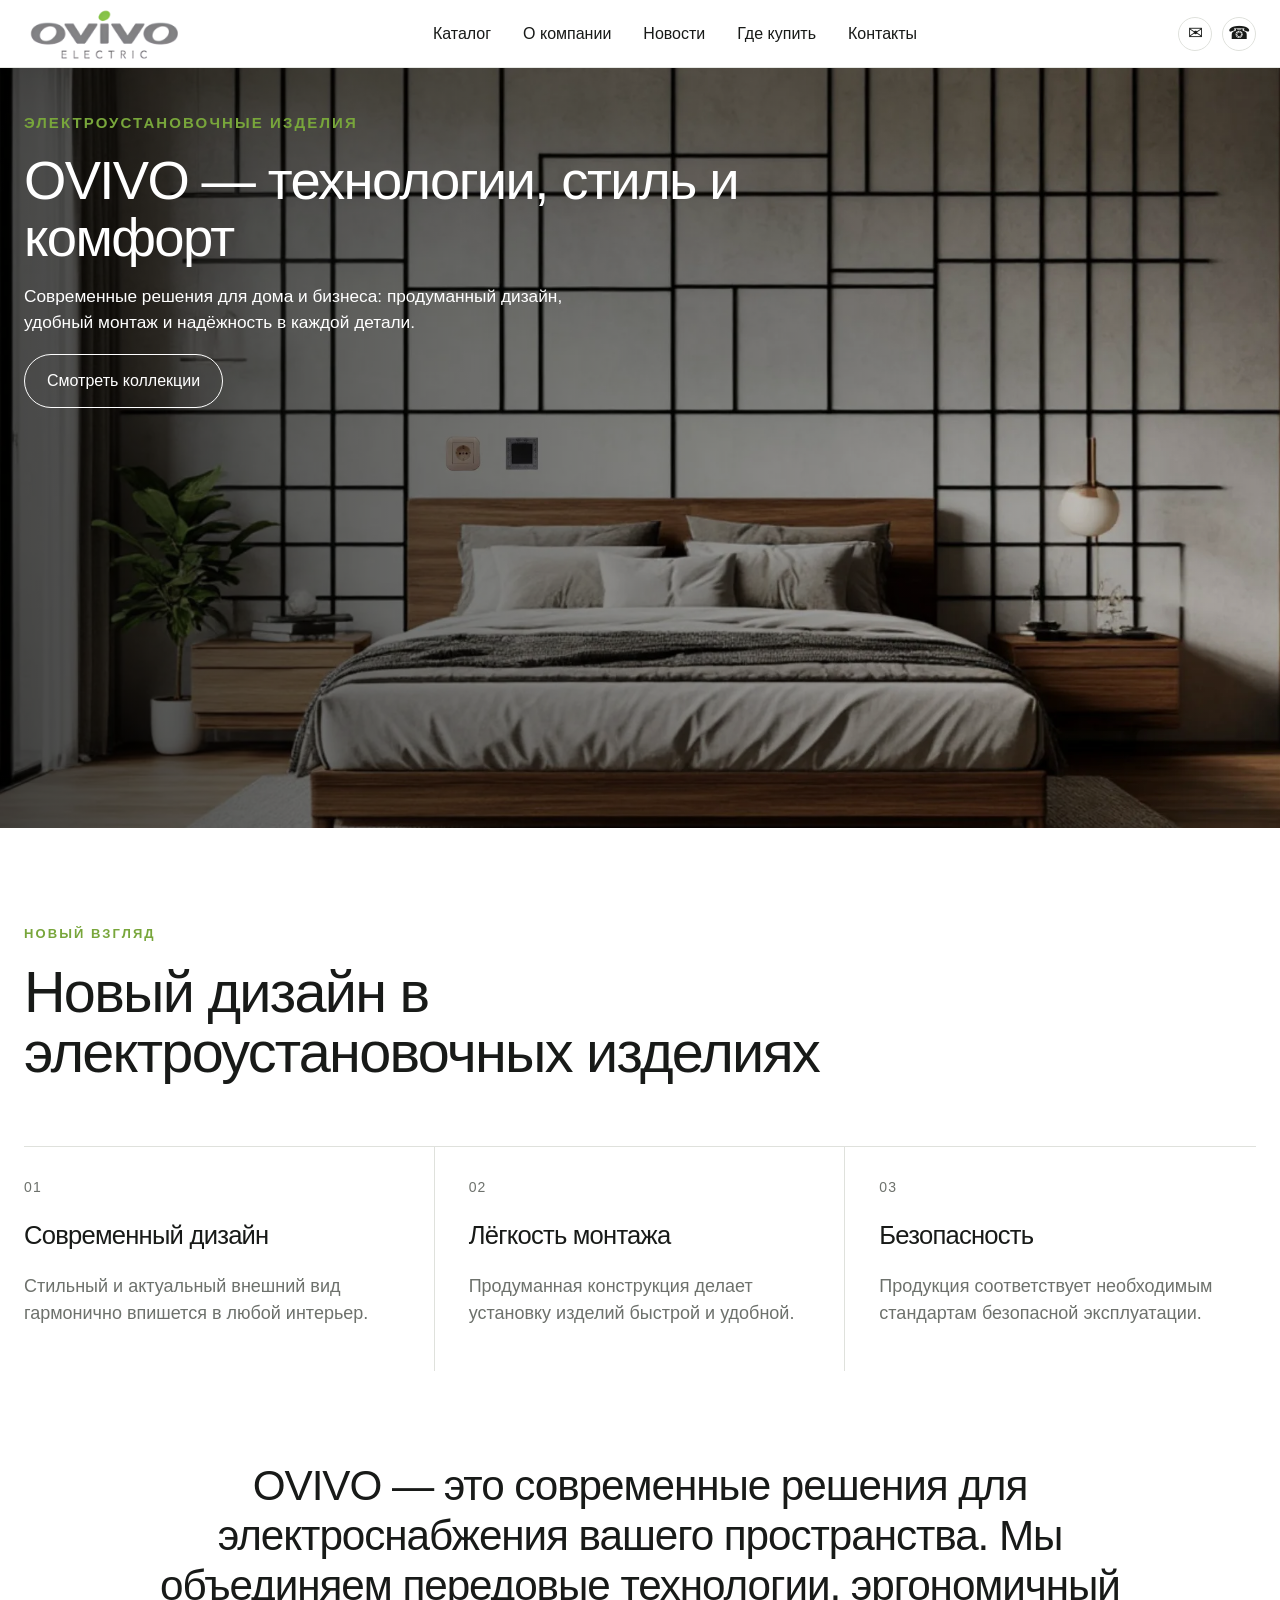
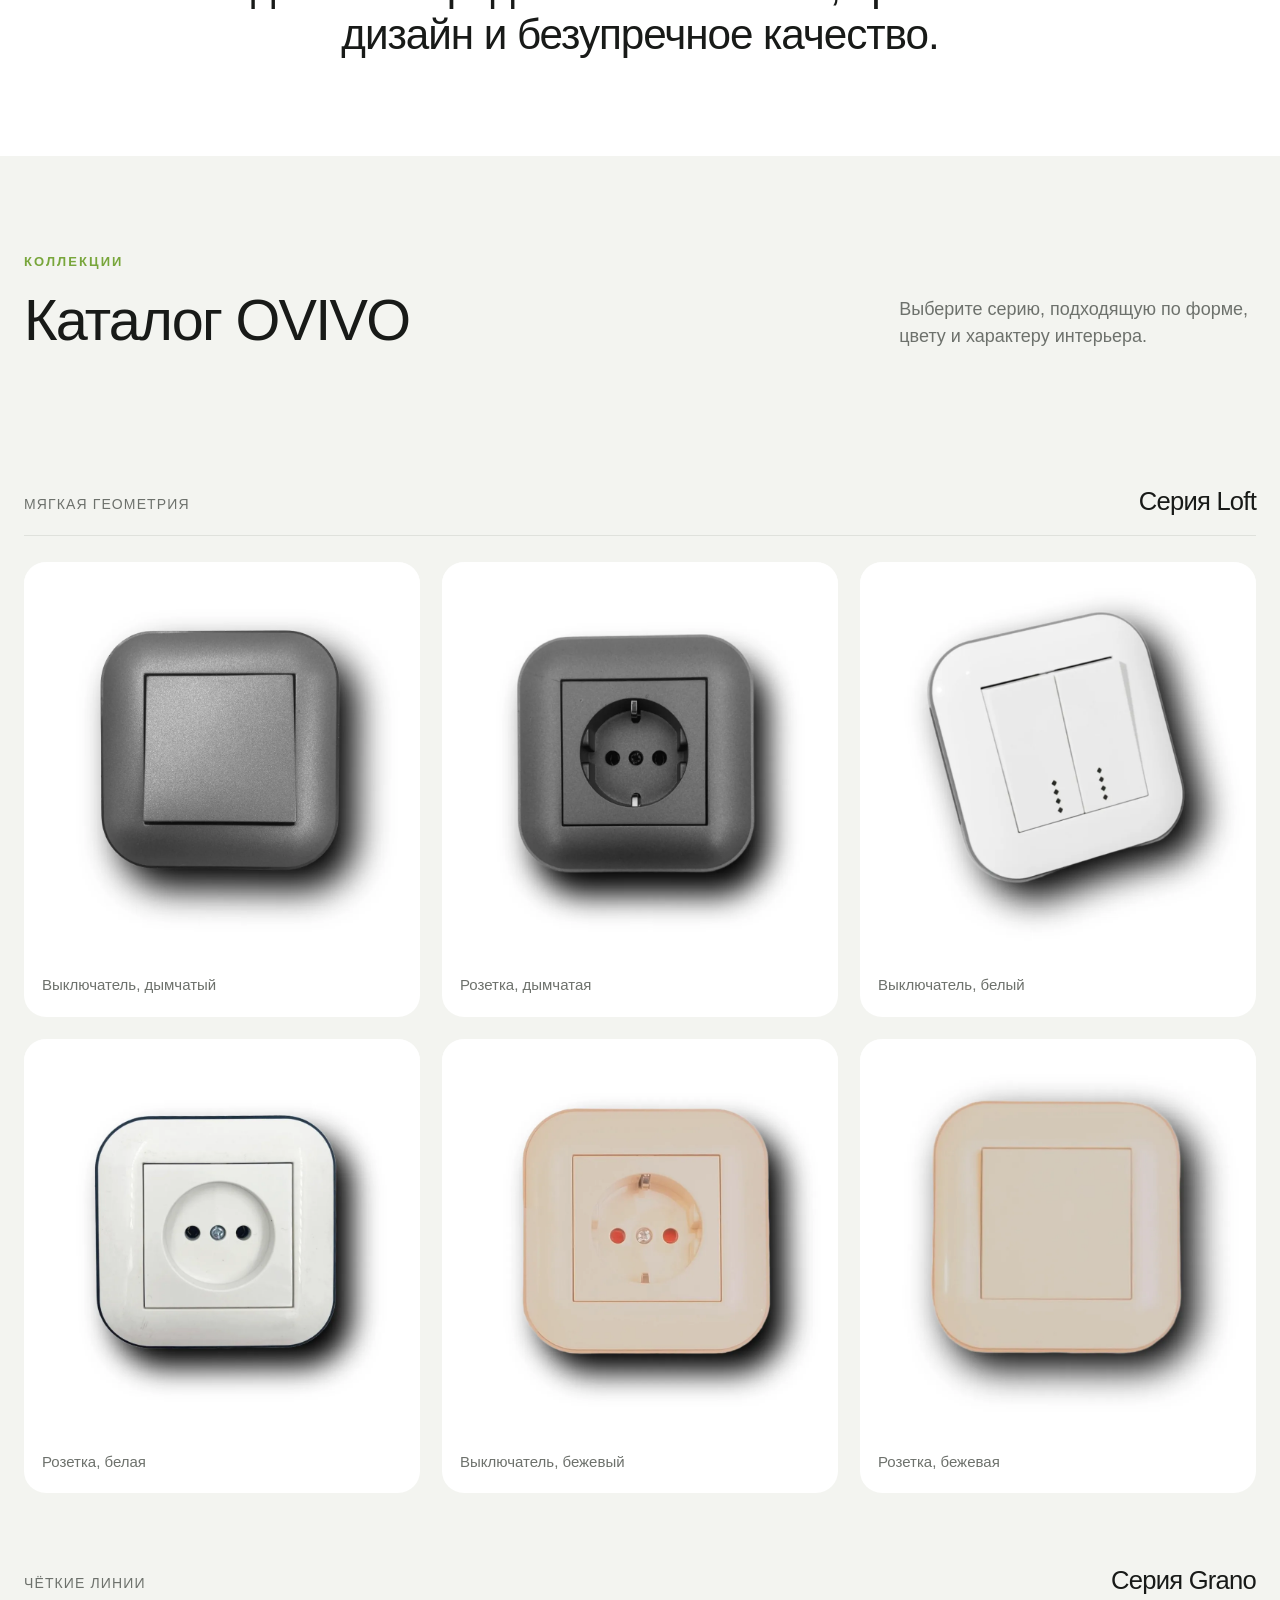
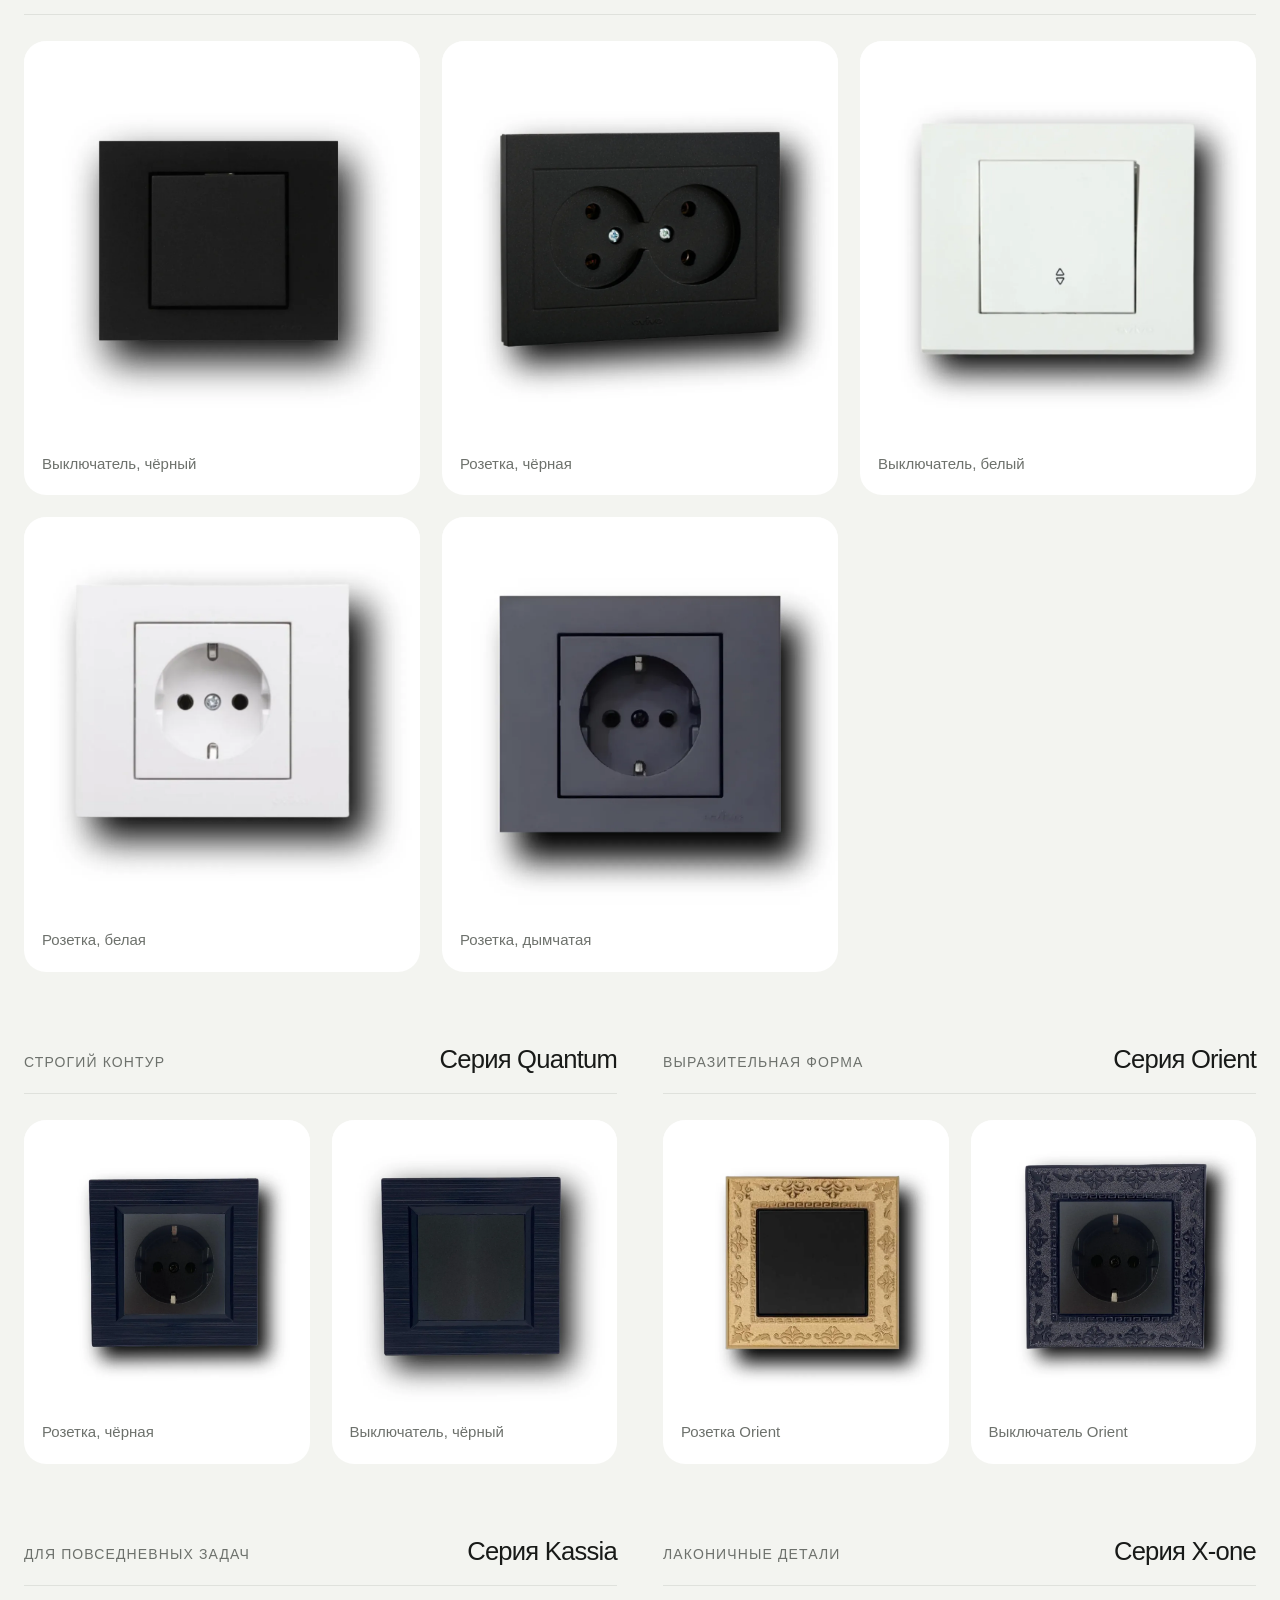
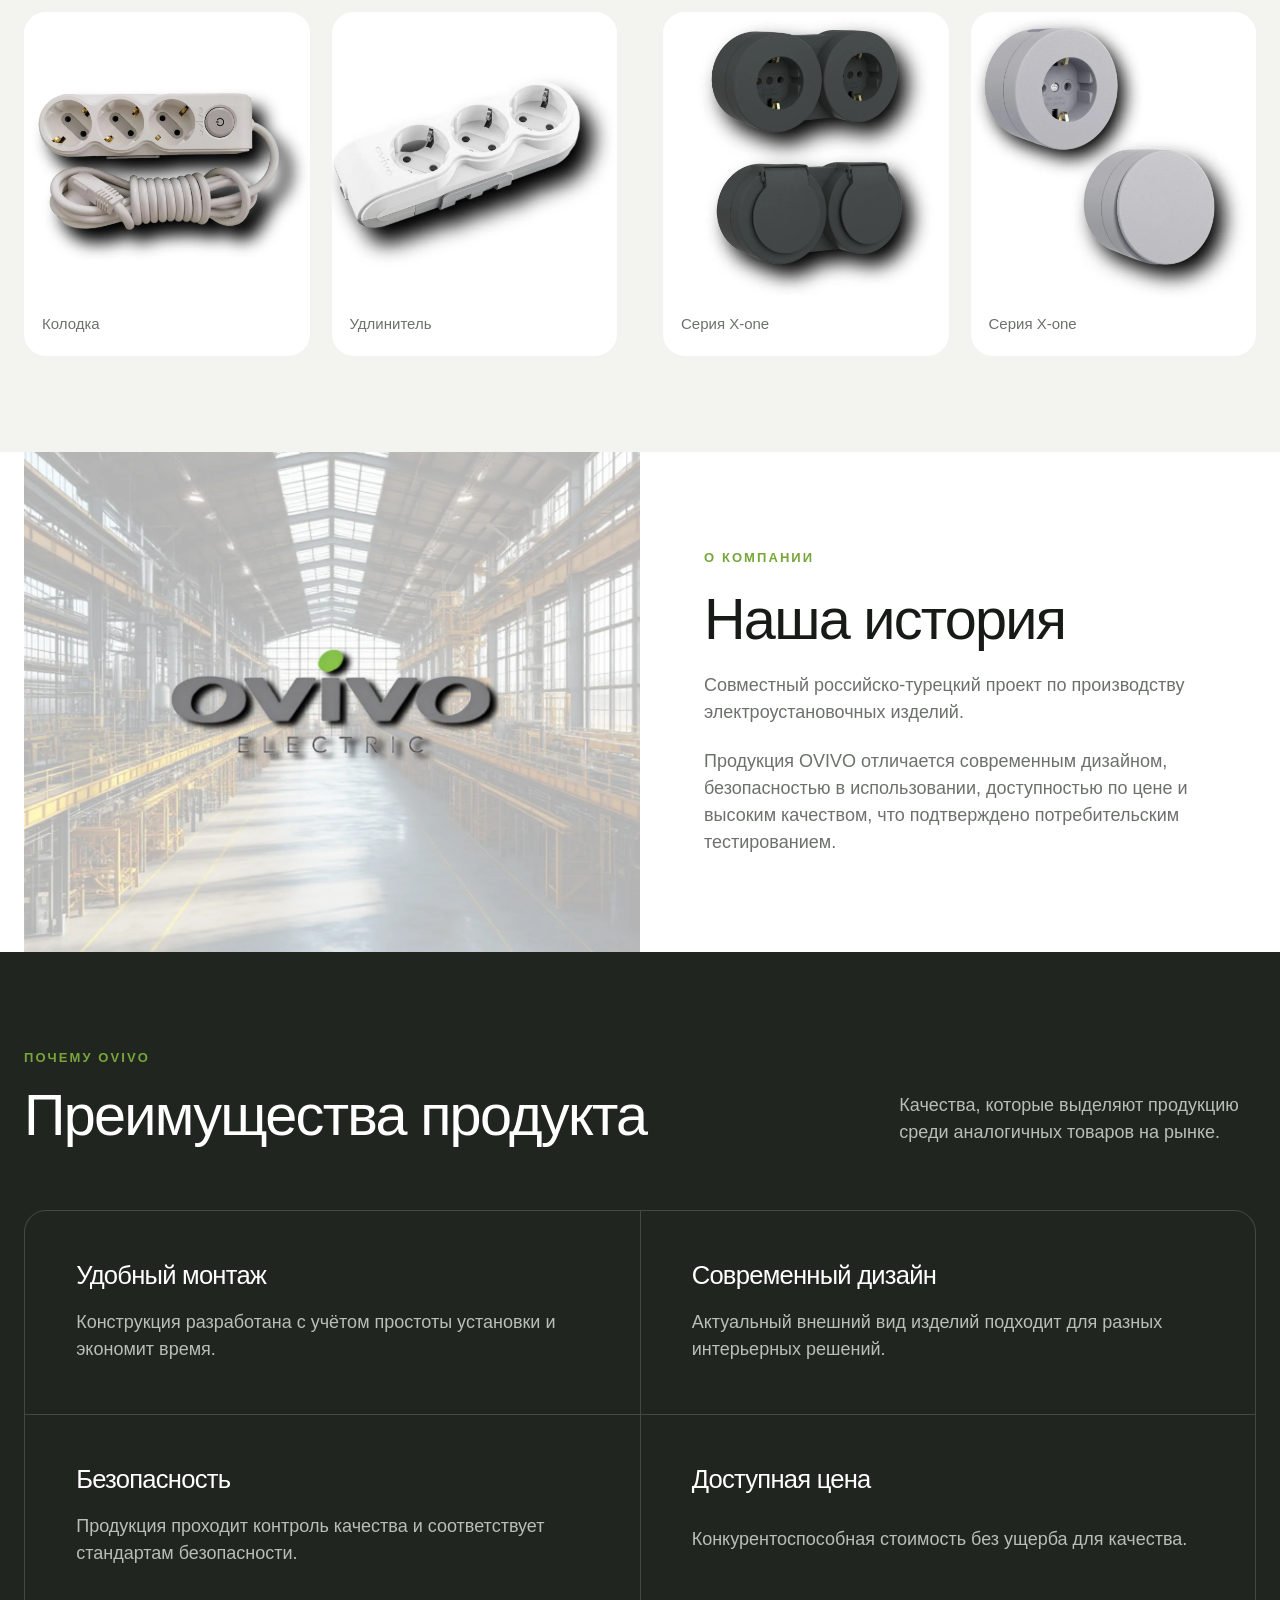
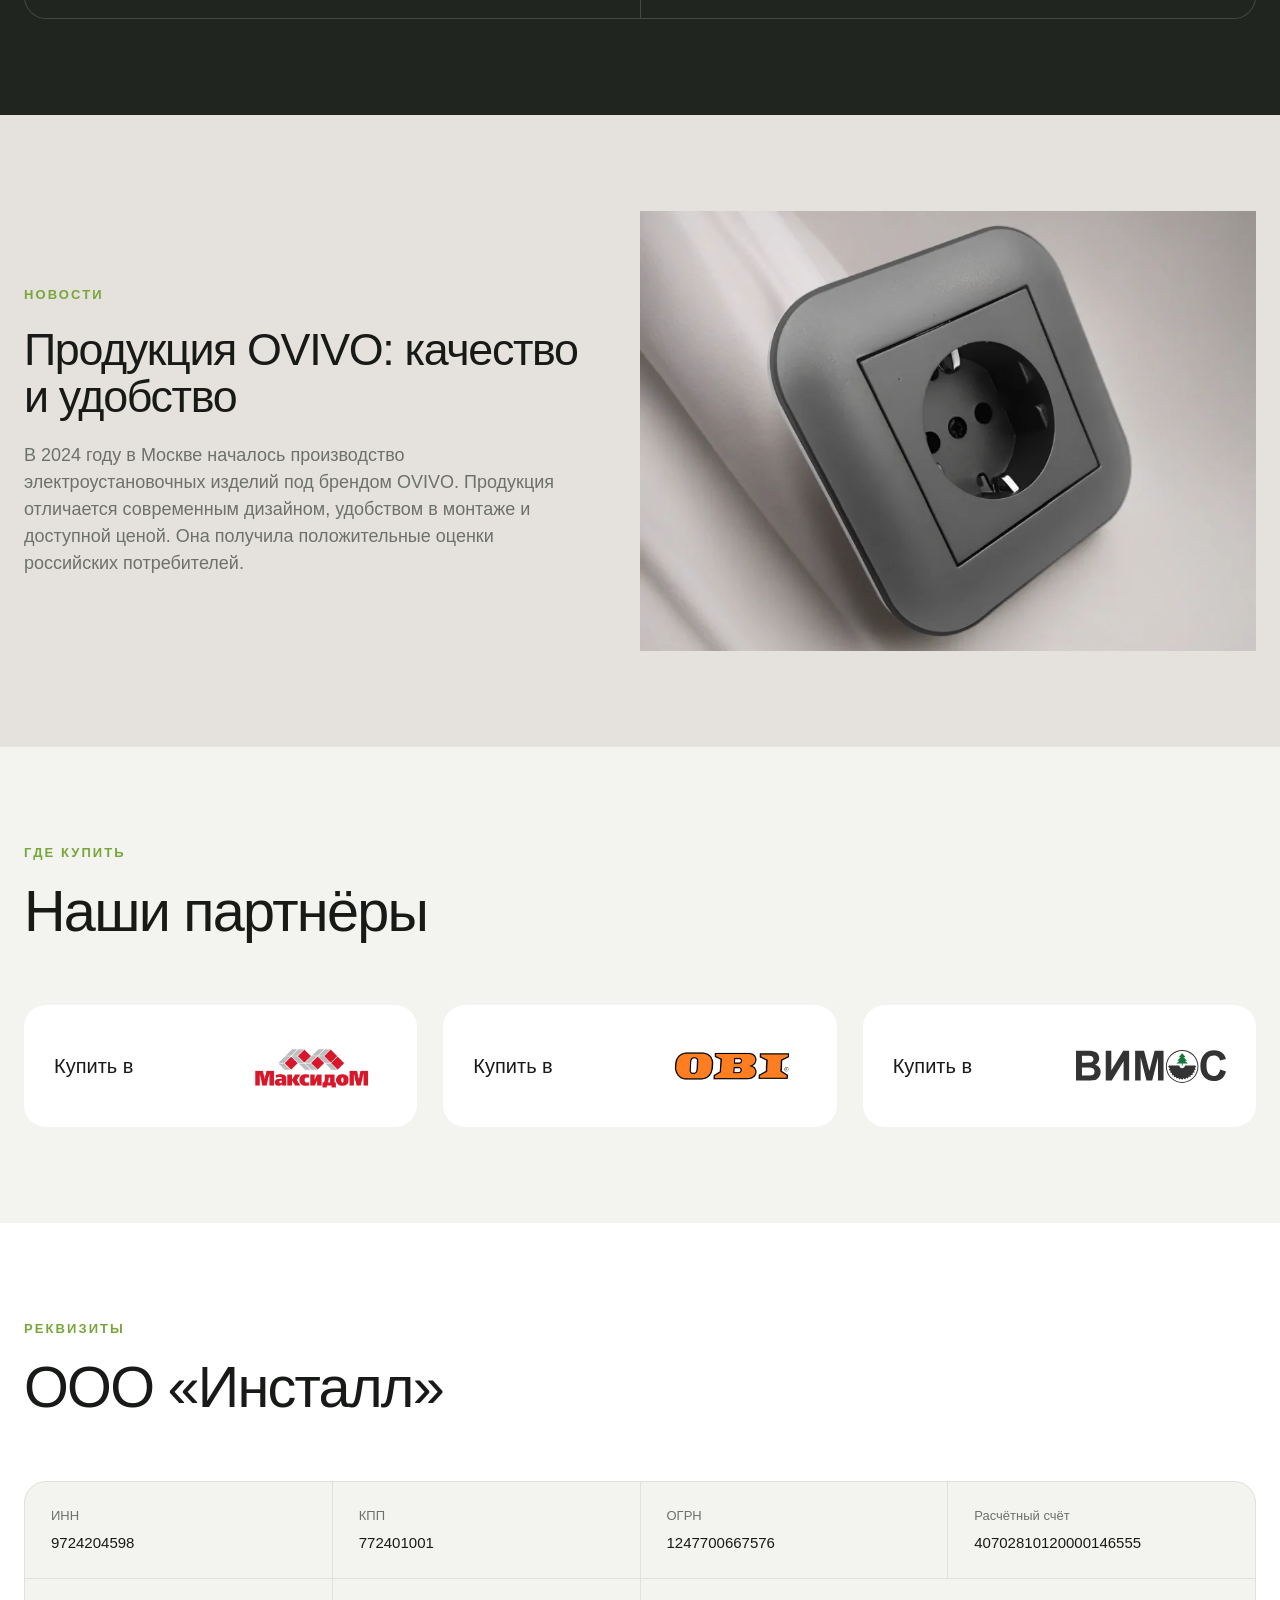
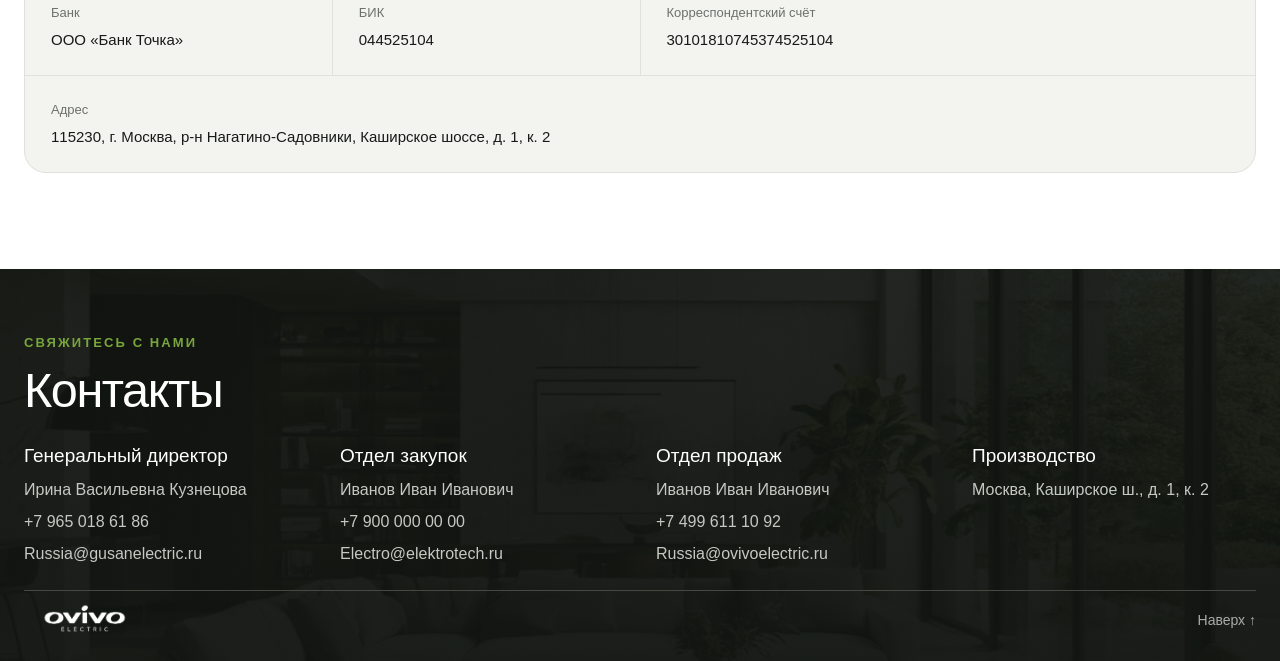
==== index.html @ 6b866eab "Обновлён дизайн кнопок партнёров" ====
<!doctype html>
<html lang="ru">
  <head>
    <meta charset="utf-8" />
    <meta name="viewport" content="width=device-width, initial-scale=1" />
    <meta
      name="description"
      content="Электроустановочные изделия OVIVO российского производства: розетки, выключатели, удлинители и современные коллекции для дома и бизнеса."
    />
    <meta name="robots" content="index, follow, max-image-preview:large" />
    <meta property="og:type" content="website" />
    <meta property="og:locale" content="ru_RU" />
    <meta property="og:site_name" content="OVIVO Electric" />
    <meta
      property="og:title"
      content="Электроустановочные изделия OVIVO — производство в Москве"
    />
    <meta
      property="og:description"
      content="Розетки, выключатели, удлинители и современные коллекции OVIVO для дома и бизнеса."
    />
    <meta name="twitter:card" content="summary_large_image" />
    <title>Электроустановочные изделия OVIVO — производство в Москве</title>
    <link rel="icon" href="./assets/images/favicon.svg" type="image/svg+xml" />
    <link
      rel="preload"
      href="./assets/images/hero-background.webp"
      as="image"
      type="image/webp"
      fetchpriority="high"
    />
    <link rel="stylesheet" href="./style.css?v=3" />
    <script src="script.js" defer></script>
    <script type="application/ld+json">
      {
        "@context": "https://schema.org",
        "@type": "Organization",
        "name": "OVIVO Electric",
        "legalName": "Общество с ограниченной ответственностью «Инсталл»",
        "description": "Производство электроустановочных изделий OVIVO",
        "taxID": "9724204598",
        "identifier": [
          {
            "@type": "PropertyValue",
            "propertyID": "КПП",
            "value": "772401001"
          },
          {
            "@type": "PropertyValue",
            "propertyID": "ОГРН",
            "value": "1247700667576"
          }
        ],
        "telephone": "+7-499-611-10-92",
        "email": "Russia@ovivoelectric.ru",
        "address": {
          "@type": "PostalAddress",
          "postalCode": "115230",
          "addressLocality": "Москва",
          "streetAddress": "р-н Нагатино-Садовники, Каширское шоссе, д. 1, к. 2",
          "addressCountry": "RU"
        }
      }
    </script>
  </head>
  <body>
    <header class="site-header">
      <a class="logo" href="#top" aria-label="OVIVO — на главную">
        <img
          src="./assets/images/ovivo-logo.png"
          width="1080"
          height="1080"
          alt="OVIVO Electric"
        />
      </a>
      <button
        class="menu-toggle"
        type="button"
        aria-expanded="false"
        aria-controls="main-menu"
      >
        <span class="sr-only">Открыть меню</span>
        <span aria-hidden="true">☰</span>
      </button>
      <nav id="main-menu" class="main-nav" aria-label="Основная навигация">
        <a href="#catalog">Каталог</a>
        <a href="#about">О компании</a>
        <a href="#news">Новости</a>
        <a href="#partners">Где купить</a>
        <a href="#contacts">Контакты</a>
      </nav>
      <div class="header-contacts" aria-label="Быстрые контакты">
        <a
          href="mailto:russia@ovivoelectric.ru"
          aria-label="Написать по электронной почте"
          >✉</a
        >
        <a href="tel:+74996111092" aria-label="Позвонить">☎</a>
      </div>
    </header>

    <main id="top">
      <section class="hero" aria-labelledby="hero-title">
        <div class="hero__content">
          <p class="eyebrow">Электроустановочные изделия</p>
          <h1 id="hero-title">OVIVO — технологии, стиль и комфорт</h1>
          <p>
            Современные решения для дома и бизнеса: продуманный дизайн, удобный
            монтаж и надёжность в каждой детали.
          </p>
          <a class="button button--light" href="#catalog">Смотреть коллекции</a>
        </div>
      </section>

      <section class="intro section" aria-labelledby="intro-title">
        <div class="section-heading">
          <p class="eyebrow">Новый взгляд</p>
          <h2 id="intro-title">Новый дизайн в электроустановочных изделиях</h2>
        </div>
        <div class="feature-grid">
          <article class="feature-card">
            <span class="feature-card__number">01</span>
            <h3>Современный дизайн</h3>
            <p>
              Стильный и актуальный внешний вид гармонично впишется в любой
              интерьер.
            </p>
          </article>
          <article class="feature-card">
            <span class="feature-card__number">02</span>
            <h3>Лёгкость монтажа</h3>
            <p>
              Продуманная конструкция делает установку изделий быстрой и
              удобной.
            </p>
          </article>
          <article class="feature-card">
            <span class="feature-card__number">03</span>
            <h3>Безопасность</h3>
            <p>
              Продукция соответствует необходимым стандартам безопасной
              эксплуатации.
            </p>
          </article>
        </div>
        <p class="statement">
          OVIVO — это современные решения для электроснабжения вашего
          пространства. Мы объединяем передовые технологии, эргономичный дизайн
          и безупречное качество.
        </p>
      </section>

      <section
        id="catalog"
        class="catalog section section--soft"
        aria-labelledby="catalog-title"
      >
        <div class="section-heading section-heading--split">
          <div>
            <p class="eyebrow">Коллекции</p>
            <h2 id="catalog-title">Каталог OVIVO</h2>
          </div>
          <p>
            Выберите серию, подходящую по форме, цвету и характеру интерьера.
          </p>
        </div>

        <article class="collection" aria-labelledby="loft-title">
          <div class="collection__heading">
            <p>Мягкая геометрия</p>
            <h3 id="loft-title">Серия Loft</h3>
          </div>
          <div class="product-grid">
            <figure>
              <img
                src="./assets/images/loft-switch-smoke.webp"
                width="1080"
                height="1080"
                alt="Выключатель Loft дымчатого цвета"
                loading="lazy"
              />
              <figcaption>Выключатель, дымчатый</figcaption>
            </figure>
            <figure>
              <img
                src="./assets/images/loft-socket-smoke.webp"
                width="1080"
                height="1080"
                alt="Розетка Loft дымчатого цвета"
                loading="lazy"
              />
              <figcaption>Розетка, дымчатая</figcaption>
            </figure>
            <figure>
              <img
                src="./assets/images/loft-switch-white.webp"
                width="1080"
                height="1080"
                alt="Выключатель Loft белого цвета"
                loading="lazy"
              />
              <figcaption>Выключатель, белый</figcaption>
            </figure>
            <figure>
              <img
                src="./assets/images/loft-socket-white.webp"
                width="1080"
                height="1080"
                alt="Розетка Loft белого цвета"
                loading="lazy"
              />
              <figcaption>Розетка, белая</figcaption>
            </figure>
            <figure>
              <img
                src="./assets/images/loft-switch-beige.webp"
                width="1080"
                height="1080"
                alt="Выключатель Loft бежевого цвета"
                loading="lazy"
              />
              <figcaption>Выключатель, бежевый</figcaption>
            </figure>
            <figure>
              <img
                src="./assets/images/loft-socket-beige.webp"
                width="1080"
                height="1080"
                alt="Розетка Loft бежевого цвета"
                loading="lazy"
              />
              <figcaption>Розетка, бежевая</figcaption>
            </figure>
          </div>
        </article>

        <article class="collection" aria-labelledby="grano-title">
          <div class="collection__heading">
            <p>Чёткие линии</p>
            <h3 id="grano-title">Серия Grano</h3>
          </div>
          <div class="product-grid">
            <figure>
              <img
                src="./assets/images/grano-switch-black.webp"
                width="1080"
                height="1080"
                alt="Выключатель Grano чёрного цвета"
                loading="lazy"
              />
              <figcaption>Выключатель, чёрный</figcaption>
            </figure>
            <figure>
              <img
                src="./assets/images/grano-socket-black.webp"
                width="1080"
                height="1080"
                alt="Розетка Grano чёрного цвета"
                loading="lazy"
              />
              <figcaption>Розетка, чёрная</figcaption>
            </figure>
            <figure>
              <img
                src="./assets/images/grano-switch-white.webp"
                width="1080"
                height="1080"
                alt="Выключатель Grano белого цвета"
                loading="lazy"
              />
              <figcaption>Выключатель, белый</figcaption>
            </figure>
            <figure>
              <img
                src="./assets/images/grano-socket-white.webp"
                width="1080"
                height="1080"
                alt="Розетка Grano белого цвета"
                loading="lazy"
              />
              <figcaption>Розетка, белая</figcaption>
            </figure>
            <figure>
              <img
                src="./assets/images/grano-socket-smoke.webp"
                width="1080"
                height="1080"
                alt="Розетка Grano дымчатого цвета"
                loading="lazy"
              />
              <figcaption>Розетка, дымчатая</figcaption>
            </figure>
          </div>
        </article>

        <div class="collection-pair">
          <article
            class="collection collection--compact"
            aria-labelledby="quantum-title"
          >
            <div class="collection__heading">
              <p>Строгий контур</p>
              <h3 id="quantum-title">Серия Quantum</h3>
            </div>
            <div class="product-grid product-grid--two">
              <figure>
                <img
                  src="./assets/images/quantum-socket-black.webp"
                  width="1080"
                  height="1080"
                  alt="Розетка Quantum чёрного цвета"
                  loading="lazy"
                />
                <figcaption>Розетка, чёрная</figcaption>
              </figure>
              <figure>
                <img
                  src="./assets/images/quantum-switch-black.webp"
                  width="1080"
                  height="1080"
                  alt="Выключатель Quantum чёрного цвета"
                  loading="lazy"
                />
                <figcaption>Выключатель, чёрный</figcaption>
              </figure>
            </div>
          </article>
          <article
            class="collection collection--compact"
            aria-labelledby="orient-title"
          >
            <div class="collection__heading">
              <p>Выразительная форма</p>
              <h3 id="orient-title">Серия Orient</h3>
            </div>
            <div class="product-grid product-grid--two">
              <figure>
                <img
                  src="./assets/images/orient-socket.webp"
                  width="1080"
                  height="1080"
                  alt="Розетка Orient"
                  loading="lazy"
                />
                <figcaption>Розетка Orient</figcaption>
              </figure>
              <figure>
                <img
                  src="./assets/images/orient-switch.webp"
                  width="1080"
                  height="1080"
                  alt="Выключатель Orient"
                  loading="lazy"
                />
                <figcaption>Выключатель Orient</figcaption>
              </figure>
            </div>
          </article>
        </div>

        <div class="collection-pair">
          <article
            class="collection collection--compact"
            aria-labelledby="kassia-title"
          >
            <div class="collection__heading">
              <p>Для повседневных задач</p>
              <h3 id="kassia-title">Серия Kassia</h3>
            </div>
            <div class="product-grid product-grid--two">
              <figure>
                <img
                  src="./assets/images/kassia-socket-block.webp"
                  width="1080"
                  height="1080"
                  alt="Колодка Kassia"
                  loading="lazy"
                />
                <figcaption>Колодка</figcaption>
              </figure>
              <figure>
                <img
                  src="./assets/images/kassia-extension-cord.webp"
                  width="1080"
                  height="1080"
                  alt="Удлинитель Kassia"
                  loading="lazy"
                />
                <figcaption>Удлинитель</figcaption>
              </figure>
            </div>
          </article>
          <article
            class="collection collection--compact"
            aria-labelledby="xone-title"
          >
            <div class="collection__heading">
              <p>Лаконичные детали</p>
              <h3 id="xone-title">Серия X‑one</h3>
            </div>
            <div class="product-grid product-grid--two">
              <figure>
                <img
                  src="./assets/images/x-one-product.webp"
                  width="1080"
                  height="1080"
                  alt="Изделие серии X-one"
                  loading="lazy"
                />
                <figcaption>Серия X‑one</figcaption>
              </figure>
              <figure>
                <img
                  src="./assets/images/x-one-interior.webp"
                  width="1080"
                  height="1080"
                  alt="Изделие серии X-one в интерьере"
                  loading="lazy"
                />
                <figcaption>Серия X‑one</figcaption>
              </figure>
            </div>
          </article>
        </div>
      </section>

      <section id="about" class="about section" aria-labelledby="about-title">
        <img
          src="./assets/images/about-production.webp"
          width="1400"
          height="1050"
          alt="Производство электроустановочных изделий OVIVO"
          loading="lazy"
        />
        <div class="about__content">
          <p class="eyebrow">О компании</p>
          <h2 id="about-title">Наша история</h2>
          <p>
            Совместный российско-турецкий проект по производству
            электроустановочных изделий.
          </p>
          <p>
            Продукция OVIVO отличается современным дизайном, безопасностью в
            использовании, доступностью по цене и высоким качеством, что
            подтверждено потребительским тестированием.
          </p>
        </div>
      </section>

      <section
        class="advantages section section--dark"
        aria-labelledby="advantages-title"
      >
        <div class="section-heading section-heading--split">
          <div>
            <p class="eyebrow">Почему OVIVO</p>
            <h2 id="advantages-title">Преимущества продукта</h2>
          </div>
          <p>
            Качества, которые выделяют продукцию среди аналогичных товаров на
            рынке.
          </p>
        </div>
        <div class="advantages-grid">
          <article>
            <h3>Удобный монтаж</h3>
            <p>
              Конструкция разработана с учётом простоты установки и экономит
              время.
            </p>
          </article>
          <article>
            <h3>Современный дизайн</h3>
            <p>
              Актуальный внешний вид изделий подходит для разных интерьерных
              решений.
            </p>
          </article>
          <article>
            <h3>Безопасность</h3>
            <p>
              Продукция проходит контроль качества и соответствует стандартам
              безопасности.
            </p>
          </article>
          <article>
            <h3>Доступная цена</h3>
            <p>Конкурентоспособная стоимость без ущерба для качества.</p>
          </article>
        </div>
      </section>

      <section id="news" class="news section" aria-labelledby="news-title">
        <div class="news__content">
          <p class="eyebrow">Новости</p>
          <h2 id="news-title">Продукция OVIVO: качество и удобство</h2>
          <p>
            В 2024 году в Москве началось производство электроустановочных
            изделий под брендом OVIVO. Продукция отличается современным
            дизайном, удобством в монтаже и доступной ценой. Она получила
            положительные оценки российских потребителей.
          </p>
        </div>
        <img
          src="./assets/images/news-interior.webp"
          width="900"
          height="1200"
          alt="Современный интерьер с продукцией OVIVO"
          loading="lazy"
        />
      </section>

      <section
        id="partners"
        class="partners section section--soft"
        aria-labelledby="partners-title"
      >
        <div class="section-heading">
          <p class="eyebrow">Где купить</p>
          <h2 id="partners-title">Наши партнёры</h2>
        </div>
        <div class="partner-grid">
          <a
            href="https://www.maxidom.ru/search/catalog/?q=ovivo&amp;amount="
            target="_blank"
            rel="noopener noreferrer"
            aria-label="Купить OVIVO в Максидоме"
            ><span>Купить в</span><img
              src="./assets/images/partner-maxidom-logo.png"
              width="1954"
              height="734"
              alt="Максидом"
              loading="lazy"
            /></a
          >
          <a
            href="https://obi.ru/search?search=ovivo"
            target="_blank"
            rel="noopener noreferrer"
            aria-label="Купить OVIVO в OBI"
            ><span>Купить в</span><img
              src="./assets/images/partner-obi-logo.jpg"
              width="1000"
              height="416"
              alt="OBI"
              loading="lazy"
            /></a
          >
          <a
            href="https://vsevolojsk.vimos.ru/advanced-search?text=OVIVO&amp;cards-variant=vertical"
            target="_blank"
            rel="noopener noreferrer"
            aria-label="Купить OVIVO в Вимосе"
            ><span>Купить в</span><img
              src="./assets/images/partner-vimos-logo.svg"
              width="128"
              height="28"
              alt="Вимос"
              loading="lazy"
            /></a
          >
        </div>
      </section>
      <section class="legal-details section" aria-labelledby="legal-title">
        <div class="section-heading">
          <p class="eyebrow">Реквизиты</p>
          <h2 id="legal-title">ООО «Инсталл»</h2>
        </div>
        <dl class="legal-details__grid">
          <div>
            <dt>ИНН</dt>
            <dd>9724204598</dd>
          </div>
          <div>
            <dt>КПП</dt>
            <dd>772401001</dd>
          </div>
          <div>
            <dt>ОГРН</dt>
            <dd>1247700667576</dd>
          </div>
          <div>
            <dt>Расчётный счёт</dt>
            <dd>40702810120000146555</dd>
          </div>
          <div>
            <dt>Банк</dt>
            <dd>ООО «Банк Точка»</dd>
          </div>
          <div>
            <dt>БИК</dt>
            <dd>044525104</dd>
          </div>
          <div class="legal-details__wide">
            <dt>Корреспондентский счёт</dt>
            <dd>30101810745374525104</dd>
          </div>
          <div class="legal-details__address">
            <dt>Адрес</dt>
            <dd>
              115230, г. Москва, р-н Нагатино-Садовники, Каширское шоссе, д. 1,
              к. 2
            </dd>
          </div>
        </dl>
      </section>
    </main>

    <footer id="contacts" class="site-footer">
      <div class="footer-heading">
        <p class="eyebrow">Свяжитесь с нами</p>
        <h2>Контакты</h2>
      </div>
      <div class="footer-grid">
        <section aria-labelledby="director-title">
          <h3 id="director-title">Генеральный директор</h3>
          <p>Ирина Васильевна Кузнецова</p>
          <a href="https://wa.me/79650186186">+7 965 018 61 86</a
          ><a href="mailto:Russia@gusanelectric.ru">Russia@gusanelectric.ru</a>
        </section>
        <section aria-labelledby="purchase-title">
          <h3 id="purchase-title">Отдел закупок</h3>
          <p>Иванов Иван Иванович</p>
          <a href="tel:+79000000000">+7 900 000 00 00</a>
          <a href="mailto:Electro@elektrotech.ru">Electro@elektrotech.ru</a>
        </section>
        <section aria-labelledby="sales-title">
          <h3 id="sales-title">Отдел продаж</h3>
          <p>Иванов Иван Иванович</p>
          <a href="tel:+74996111092">+7 499 611 10 92</a
          ><a href="mailto:russia@ovivoelectric.ru">Russia@ovivoelectric.ru</a>
        </section>
        <section aria-labelledby="address-title">
          <h3 id="address-title">Производство</h3>
          <address>Москва, Каширское ш., д. 1, к. 2</address>
        </section>
      </div>
      <div class="footer-bottom">
        <img
          src="./assets/images/ovivo-logo.png"
          width="1080"
          height="1080"
          alt="OVIVO Electric"
        />
        <a href="#top">Наверх ↑</a>
      </div>
    </footer>
  </body>
</html>
---- style.css ----
:root {
  --ink: #181a18;
  --muted: #6d716c;
  --paper: #ffffff;
  --soft: #f3f4f0;
  --line: #dfe1dc;
  --accent: #78a63b;
  --dark: #20251f;
  --radius: 22px;
  --max-width: 1240px;
}

*,
*::before,
*::after {
  box-sizing: border-box;
}

html {
  scroll-behavior: smooth;
  scroll-padding-top: 90px;
}

body {
  margin: 0;
  overflow-x: hidden;
  color: var(--ink);
  background: var(--paper);
  font-family: Arial, Helvetica, sans-serif;
  font-size: 18px;
  line-height: 1.5;
}

body,
button,
a {
  -webkit-font-smoothing: antialiased;
}

img {
  display: block;
  max-width: 100%;
  height: auto;
}

a {
  color: inherit;
  text-decoration: none;
}

p,
h1,
h2,
h3,
figure {
  margin: 0;
}

h1,
h2,
h3 {
  font-weight: 520;
  line-height: 1.05;
  letter-spacing: -0.03em;
  overflow-wrap: anywhere;
}

h1 {
  max-width: 780px;
  font-size: clamp(2.45rem, 4.25vw, 4.45rem);
}

h2 {
  font-size: clamp(2.25rem, 4.5vw, 4.8rem);
}

h3 {
  font-size: clamp(1.45rem, 2vw, 2rem);
}

.sr-only {
  position: absolute;
  width: 1px;
  height: 1px;
  padding: 0;
  overflow: hidden;
  clip: rect(0, 0, 0, 0);
  white-space: nowrap;
  border: 0;
}

.site-header {
  position: sticky;
  z-index: 100;
  top: 0;
  display: grid;
  grid-template-columns: 160px 1fr 90px;
  align-items: center;
  min-height: 68px;
  padding: 7px max(24px, calc((100vw - var(--max-width)) / 2));
  border-bottom: 1px solid rgb(223 225 220 / 80%);
  background: rgb(255 255 255 / 92%);
  backdrop-filter: blur(16px);
}

.logo {
  display: block;
  width: 160px;
  height: 50px;
  overflow: hidden;
}

.logo img {
  width: 220px;
  max-width: none;
  height: 220px;
  transform: translate(-31px, -76px);
}

.main-nav {
  display: flex;
  justify-content: center;
  gap: clamp(18px, 2.5vw, 38px);
  font-size: 16px;
}

.main-nav a,
.header-contacts a {
  transition: color 180ms ease;
}

.main-nav a:hover,
.header-contacts a:hover,
.site-footer a:hover {
  color: var(--accent);
}

.header-contacts {
  display: flex;
  justify-content: flex-end;
  gap: 10px;
}

.header-contacts a {
  display: grid;
  width: 34px;
  height: 34px;
  place-items: center;
  border: 1px solid var(--line);
  border-radius: 50%;
}

.menu-toggle {
  display: none;
}

.hero {
  min-height: min(760px, calc(100svh - 68px));
  display: flex;
  align-items: flex-start;
  padding: clamp(34px, 3.4vw, 50px)
    max(24px, calc((100vw - var(--max-width)) / 2));
  color: white;
  background:
    linear-gradient(
      90deg,
      rgb(0 0 0 / 72%) 0%,
      rgb(0 0 0 / 36%) 65%,
      rgb(0 0 0 / 12%) 100%
    ),
    url("./assets/images/hero-background.webp") center / cover no-repeat;
}

.hero__content {
  display: grid;
  max-width: 820px;
  gap: 18px;
}

.hero__content > p:not(.eyebrow) {
  max-width: 590px;
  font-size: clamp(1rem, 1.35vw, 1.2rem);
}

.eyebrow {
  color: var(--accent);
  font-size: 13px;
  font-weight: 700;
  letter-spacing: 0.16em;
  text-transform: uppercase;
}

.hero .eyebrow {
  font-size: 15px;
  letter-spacing: 0.14em;
}

.button {
  width: fit-content;
  padding: 14px 22px;
  border: 1px solid currentColor;
  border-radius: 100px;
  font-size: 16px;
  transition: 180ms ease;
}

.button:hover {
  color: var(--ink);
  background: var(--paper);
}

.section {
  padding: clamp(64px, 7.5vw, 110px)
    max(24px, calc((100vw - var(--max-width)) / 2));
}

.section--soft {
  background: var(--soft);
}

.section-heading {
  display: grid;
  gap: 18px;
  margin-bottom: clamp(38px, 5vw, 64px);
}

.section-heading > * {
  min-width: 0;
}

.section-heading h2 {
  max-width: 900px;
}

.section-heading--split {
  grid-template-columns: minmax(0, 1.6fr) minmax(260px, 0.7fr);
  align-items: end;
  gap: 60px;
}

.section-heading--split > div {
  display: grid;
  gap: 18px;
}

.section-heading--split > p {
  color: var(--muted);
}

.feature-grid {
  display: grid;
  grid-template-columns: repeat(3, 1fr);
  border-top: 1px solid var(--line);
}

.feature-card {
  display: grid;
  gap: 24px;
  padding: 30px 34px 44px 0;
  border-right: 1px solid var(--line);
}

.feature-card + .feature-card {
  padding-left: 34px;
}

.feature-card:last-child {
  border-right: 0;
}

.feature-card__number,
.collection__heading p {
  color: var(--muted);
  font-size: 14px;
  letter-spacing: 0.08em;
  text-transform: uppercase;
}

.feature-card p,
.advantages-grid p {
  color: var(--muted);
}

.statement {
  max-width: 980px;
  margin: clamp(52px, 7vw, 92px) auto 0;
  font-size: clamp(1.8rem, 3.3vw, 3.5rem);
  line-height: 1.18;
  letter-spacing: -0.025em;
  text-align: center;
}

.catalog {
  display: grid;
  gap: 74px;
  min-width: 0;
}

.collection {
  display: grid;
  gap: 26px;
  min-width: 0;
}

.collection__heading {
  display: flex;
  align-items: end;
  justify-content: space-between;
  gap: 20px;
  padding-bottom: 20px;
  border-bottom: 1px solid var(--line);
}

.product-grid {
  display: grid;
  grid-template-columns: repeat(3, 1fr);
  gap: 22px;
}

.product-grid--two {
  grid-template-columns: repeat(2, 1fr);
}

.product-grid figure {
  overflow: hidden;
  border-radius: var(--radius);
  background: var(--paper);
}

.product-grid img {
  width: 100%;
  height: auto;
  aspect-ratio: 1 / 1;
  object-fit: cover;
  transition: transform 400ms ease;
}

.product-grid figure:hover img {
  transform: scale(1.025);
}

.product-grid figcaption {
  padding: 16px 18px 20px;
  color: var(--muted);
  font-size: 15px;
}

.collection-pair {
  display: grid;
  grid-template-columns: repeat(2, minmax(0, 1fr));
  gap: 46px;
  min-width: 0;
}

.about,
.news {
  display: grid;
  grid-template-columns: 1fr 1fr;
  align-items: stretch;
}

.about {
  padding-top: 0;
  padding-bottom: 0;
}

.about > img,
.news > img {
  width: 100%;
  height: 100%;
  min-height: 500px;
  object-fit: cover;
}

.about__content,
.news__content {
  display: flex;
  flex-direction: column;
  justify-content: center;
  gap: 22px;
  padding: clamp(40px, 5vw, 64px);
}

.about__content p:not(.eyebrow),
.news__content p:not(.eyebrow) {
  color: var(--muted);
}

.section--dark {
  color: white;
  background: var(--dark);
}

.section--dark .section-heading--split > p,
.section--dark .advantages-grid p {
  color: #b9beb7;
}

.advantages-grid {
  display: grid;
  grid-template-columns: repeat(2, 1fr);
  gap: 1px;
  overflow: hidden;
  border: 1px solid #444a42;
  border-radius: var(--radius);
  background: #444a42;
}

.advantages-grid article {
  display: grid;
  gap: 20px;
  min-height: 190px;
  padding: clamp(30px, 4vw, 55px);
  background: var(--dark);
}

.news {
  height: auto;
  overflow: hidden;
  padding-top: clamp(64px, 7.5vw, 110px);
  padding-bottom: clamp(64px, 7.5vw, 110px);
  background: #e5e2dd;
}

.news > img {
  order: 2;
  height: 440px;
  min-height: 0;
  object-position: center;
}

.news h2 {
  font-size: clamp(2.25rem, 3.5vw, 4rem);
}

.news__content {
  padding: clamp(38px, 4.5vw, 58px);
  padding-left: 0;
}

.partner-grid {
  display: grid;
  grid-template-columns: repeat(3, 1fr);
  gap: 26px;
}

.partner-grid a {
  display: grid;
  grid-template-columns: auto minmax(100px, 150px);
  align-items: center;
  justify-content: space-between;
  gap: 24px;
  padding: 30px;
  border-radius: var(--radius);
  background: var(--paper);
  transition: transform 180ms ease;
}

.partner-grid a:hover {
  transform: translateY(-4px);
}

.partner-grid img {
  width: 100%;
  max-height: 100px;
  object-fit: contain;
}

.partner-grid span {
  font-size: 20px;
  white-space: nowrap;
}

.site-footer {
  padding: clamp(44px, 5vw, 64px)
    max(24px, calc((100vw - var(--max-width)) / 2)) 22px;
  color: white;
  background:
    linear-gradient(rgb(17 21 17 / 92%), rgb(17 21 17 / 96%)),
    url("./assets/images/footer-background.jpg") center / cover;
}

.footer-heading {
  display: grid;
  gap: 12px;
  margin-bottom: 30px;
}

.footer-heading h2 {
  font-size: clamp(2.25rem, 3.8vw, 3.8rem);
}

.footer-grid {
  display: grid;
  grid-template-columns: repeat(4, 1fr);
  gap: 32px;
}

.footer-grid section {
  display: flex;
  flex-direction: column;
  align-items: flex-start;
  gap: 8px;
}

.footer-grid h3 {
  margin-bottom: 4px;
  font-size: 19px;
  letter-spacing: 0;
}

.footer-grid p,
.footer-grid a,
.footer-grid address {
  color: #c4c9c2;
  font-size: 16px;
  font-style: normal;
  overflow-wrap: anywhere;
}

.legal-details {
  background: var(--paper);
}

.legal-details__grid {
  display: grid;
  grid-template-columns: repeat(4, minmax(0, 1fr));
  gap: 1px;
  overflow: hidden;
  margin: 0;
  border: 1px solid var(--line);
  border-radius: var(--radius);
  background: var(--line);
}

.legal-details__grid div {
  min-width: 0;
  padding: 24px 26px;
  background: var(--soft);
}

.legal-details__grid dt {
  margin-bottom: 6px;
  color: var(--muted);
  font-size: 13px;
}

.legal-details__grid dd {
  margin: 0;
  color: var(--ink);
  font-size: 15px;
  overflow-wrap: anywhere;
}

.legal-details__wide {
  grid-column: span 2;
}

.legal-details__address {
  grid-column: span 4;
}

.footer-bottom {
  display: grid;
  grid-template-columns: 1fr auto;
  align-items: center;
  margin-top: 24px;
  padding-top: 12px;
  border-top: 1px solid #444a42;
  color: #a8ada6;
  font-size: 14px;
}

.footer-bottom img {
  width: 120px;
  height: 36px;
  object-fit: cover;
  object-position: center 48%;
  filter: brightness(0) invert(1);
}

.footer-bottom a {
  justify-self: end;
}

.reveal {
  opacity: 0;
  transform: translateY(24px);
  transition:
    opacity 650ms ease,
    transform 650ms ease;
}

.reveal.is-visible {
  opacity: 1;
  transform: none;
}

@media (prefers-reduced-motion: reduce) {
  html {
    scroll-behavior: auto;
  }

  .reveal,
  .product-grid img,
  .partner-grid a {
    opacity: 1;
    transform: none;
    transition: none;
  }
}

@media (max-width: 1050px) {
  .site-header {
    grid-template-columns: 150px 1fr 90px;
  }

  .main-nav {
    gap: 18px;
  }

  .product-grid {
    grid-template-columns: repeat(2, 1fr);
  }

  .partner-grid {
    grid-template-columns: repeat(2, 1fr);
  }

  .footer-grid {
    grid-template-columns: repeat(2, 1fr);
  }
}

@media (max-width: 860px) {
  .site-header {
    grid-template-columns: 1fr auto;
    min-height: 60px;
    padding: 7px 18px;
  }

  .logo {
    width: 140px;
    height: 42px;
  }

  .logo img {
    width: 190px;
    height: 190px;
    transform: translate(-26px, -66px);
  }

  .menu-toggle {
    display: grid;
    width: 44px;
    height: 44px;
    padding: 0;
    place-items: center;
    border: 1px solid var(--line);
    border-radius: 50%;
    color: var(--ink);
    background: white;
    font: inherit;
    font-size: 24px;
    cursor: pointer;
  }

  .main-nav {
    position: absolute;
    top: 60px;
    right: 0;
    left: 0;
    display: none;
    flex-direction: column;
    align-items: center;
    gap: 22px;
    padding: 34px 20px 38px;
    border-bottom: 1px solid var(--line);
    background: white;
    box-shadow: 0 18px 35px rgb(0 0 0 / 10%);
  }

  .menu-open .main-nav {
    display: flex;
  }

  .header-contacts {
    display: none;
  }

  .hero {
    min-height: 640px;
    padding-top: 30px;
  }

  .section-heading--split,
  .collection-pair,
  .about,
  .news {
    grid-template-columns: 1fr;
  }

  .news {
    height: auto;
    overflow: visible;
  }

  .feature-grid {
    grid-template-columns: 1fr;
  }

  .feature-card,
  .feature-card + .feature-card {
    padding: 28px 0;
    border-right: 0;
    border-bottom: 1px solid var(--line);
  }

  .about > img,
  .news > img {
    min-height: 380px;
  }

  .about__content,
  .news__content {
    padding: 50px 24px;
  }

  .about__content {
    padding-right: 0;
    padding-left: 0;
  }

  .news__content {
    padding-right: 0;
    padding-left: 0;
  }

  .news > img {
    order: 0;
    height: 340px;
    min-height: 340px;
  }

  .partner-grid {
    grid-template-columns: 1fr;
  }
}

@media (max-width: 640px) {
  body {
    font-size: 17px;
  }

  .hero {
    min-height: 620px;
    padding-top: 24px;
    background-position: 61% center;
  }

  .hero__content {
    gap: 16px;
  }

  .hero h1 {
    font-size: 1.9rem;
    line-height: 1.08;
    letter-spacing: -0.035em;
  }

  .hero .eyebrow {
    font-size: 13px;
  }

  .hero__content > p:not(.eyebrow) {
    font-size: 0.95rem;
  }

  .news > img {
    height: 300px;
    min-height: 300px;
  }

  .news__content {
    padding: 40px 0;
  }

  .news h2 {
    font-size: 2.1rem;
  }

  .catalog {
    gap: 58px;
  }

  .collection__heading {
    align-items: flex-start;
    flex-direction: column-reverse;
  }

  .product-grid,
  .product-grid--two {
    display: flex;
    gap: 14px;
    margin-right: -24px;
    padding-right: 24px;
    overflow-x: auto;
    overscroll-behavior-inline: contain;
    scroll-snap-type: x mandatory;
    scrollbar-width: none;
  }

  .product-grid::-webkit-scrollbar {
    display: none;
  }

  .product-grid figure {
    flex: 0 0 100%;
    min-width: 0;
    scroll-snap-align: start;
    scroll-snap-stop: always;
  }

  .advantages-grid {
    grid-template-columns: 1fr;
  }

  .partner-grid a {
    grid-template-columns: auto minmax(100px, 150px);
    gap: 20px;
    padding: 22px;
  }

  .partner-grid span {
    font-size: 17px;
  }

  .footer-grid,
  .footer-bottom {
    grid-template-columns: 1fr;
  }

  .site-footer {
    padding: 40px 24px 20px;
  }

  .footer-heading {
    margin-bottom: 26px;
  }

  .footer-heading h2 {
    font-size: 2.25rem;
  }

  .footer-grid {
    gap: 20px;
  }

  .footer-grid section {
    gap: 8px;
  }

  .footer-grid h3 {
    font-size: 17px;
  }

  .footer-grid p,
  .footer-grid a,
  .footer-grid address {
    font-size: 14px;
    line-height: 1.45;
  }

  .footer-grid a {
    display: inline-flex;
    min-height: auto;
    align-items: center;
    padding: 0;
  }

  .footer-bottom a {
    display: inline-flex;
    min-height: 44px;
    align-items: center;
  }

  .legal-details__grid {
    grid-template-columns: repeat(2, minmax(0, 1fr));
    gap: 1px;
  }

  .legal-details__grid div {
    padding: 18px;
  }

  .legal-details__wide,
  .legal-details__address {
    grid-column: span 2;
  }

  .footer-bottom {
    grid-template-columns: 1fr auto;
    align-items: center;
    gap: 16px;
    margin-top: 18px;
    padding-top: 10px;
  }

  .footer-bottom img {
    width: 90px;
    height: 28px;
  }

  .footer-bottom a {
    min-height: auto;
    justify-self: end;
  }
}
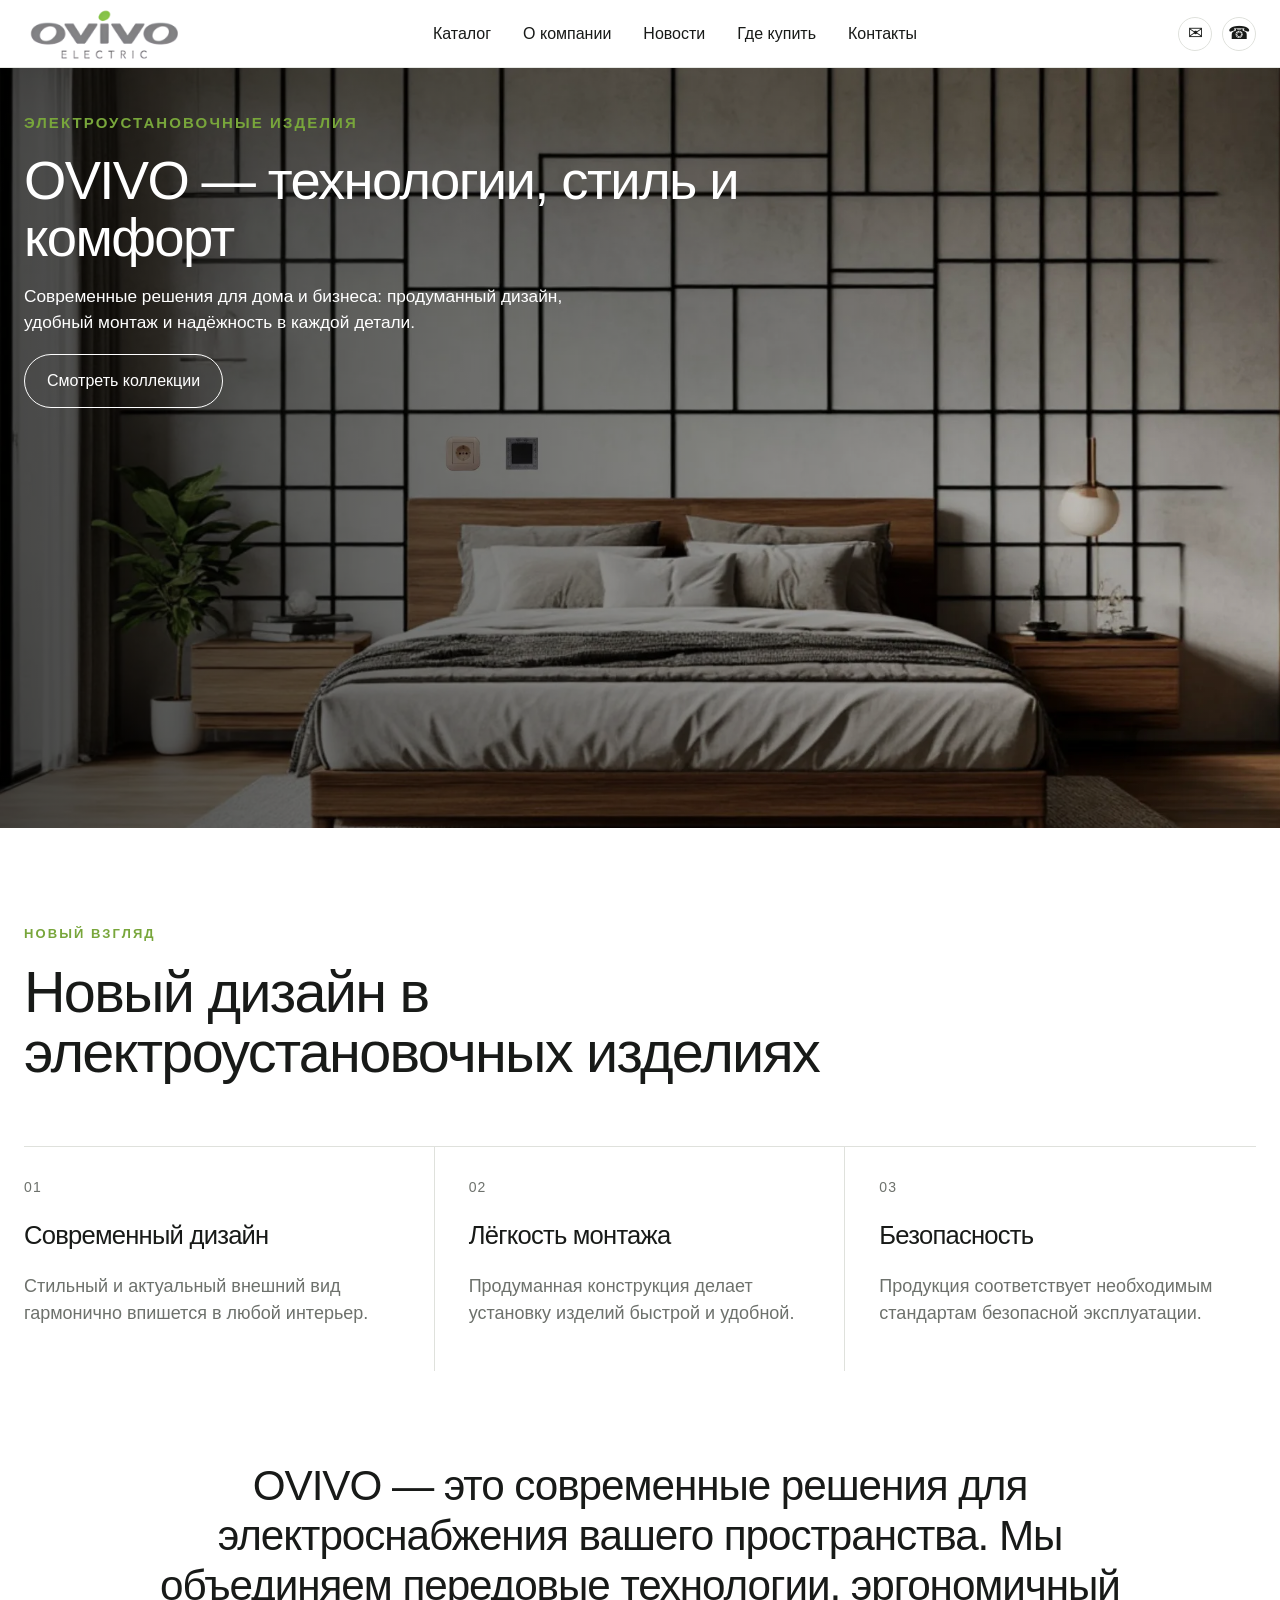
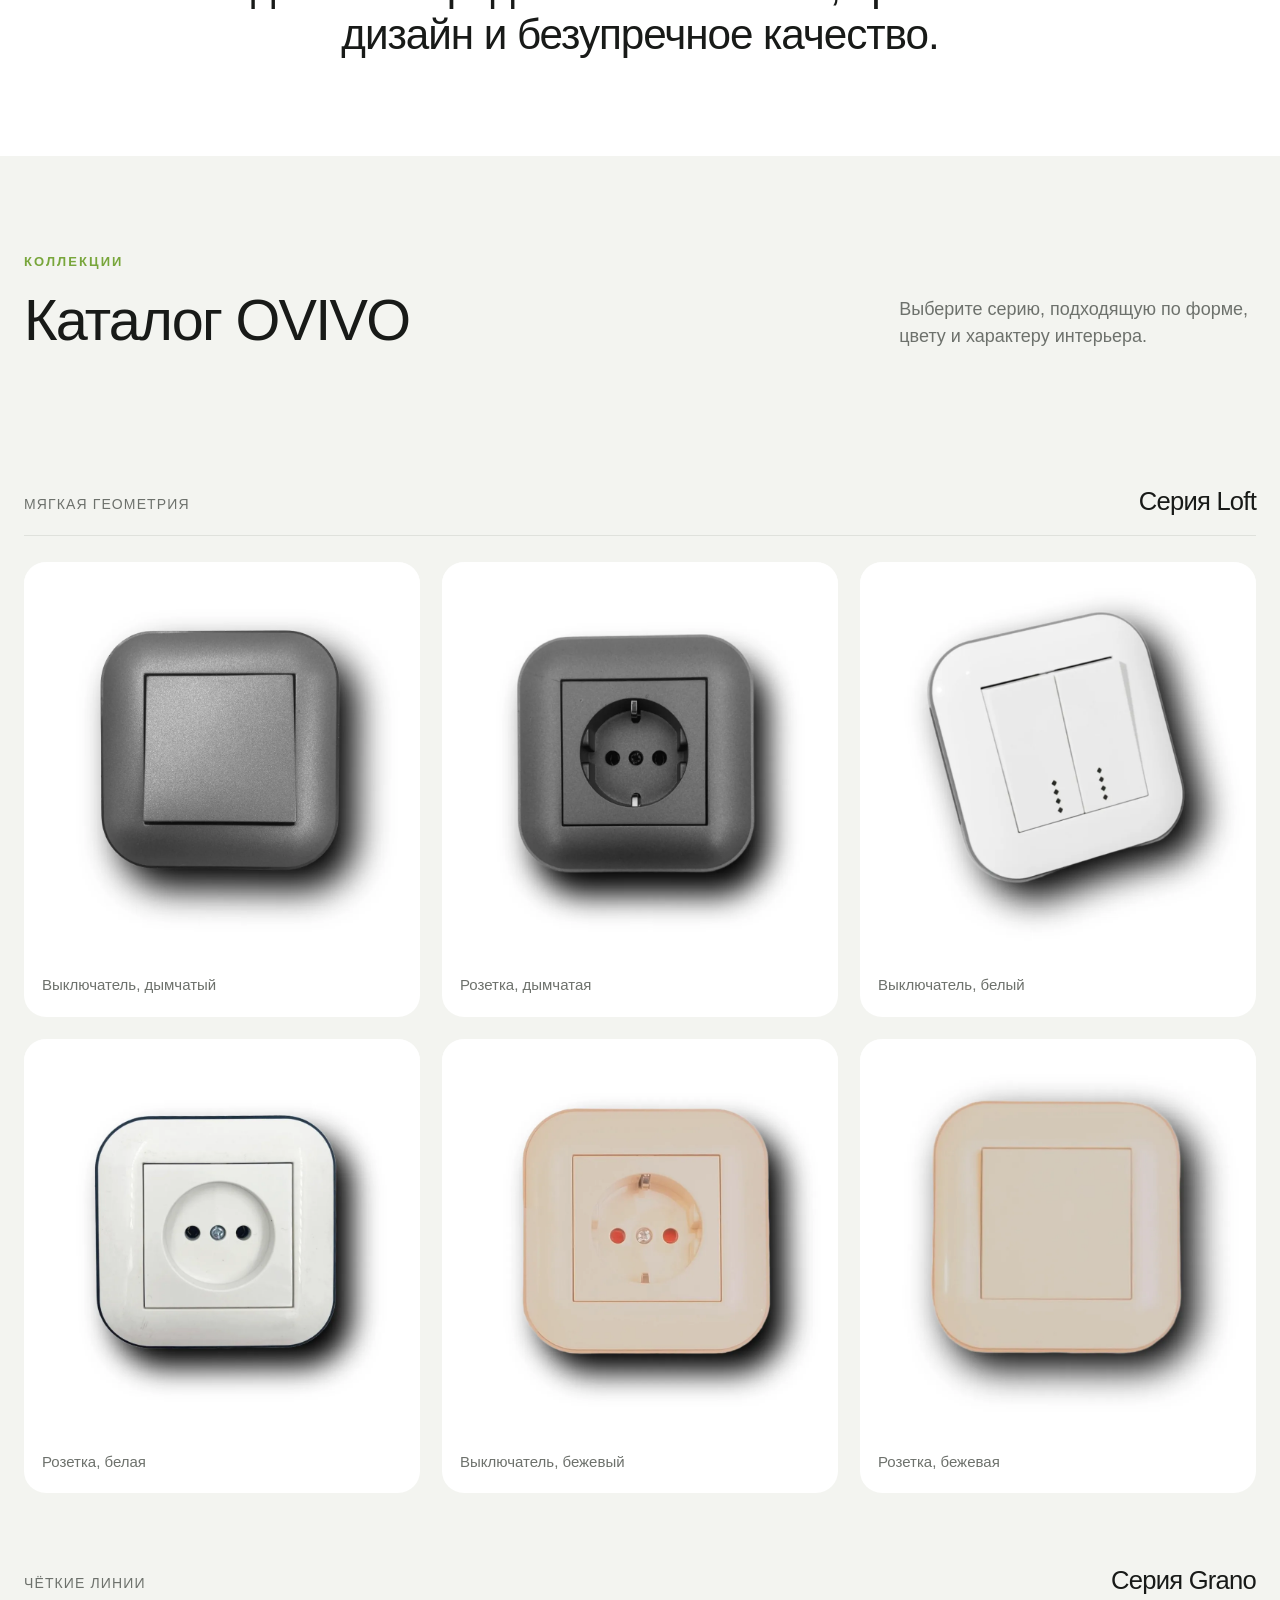
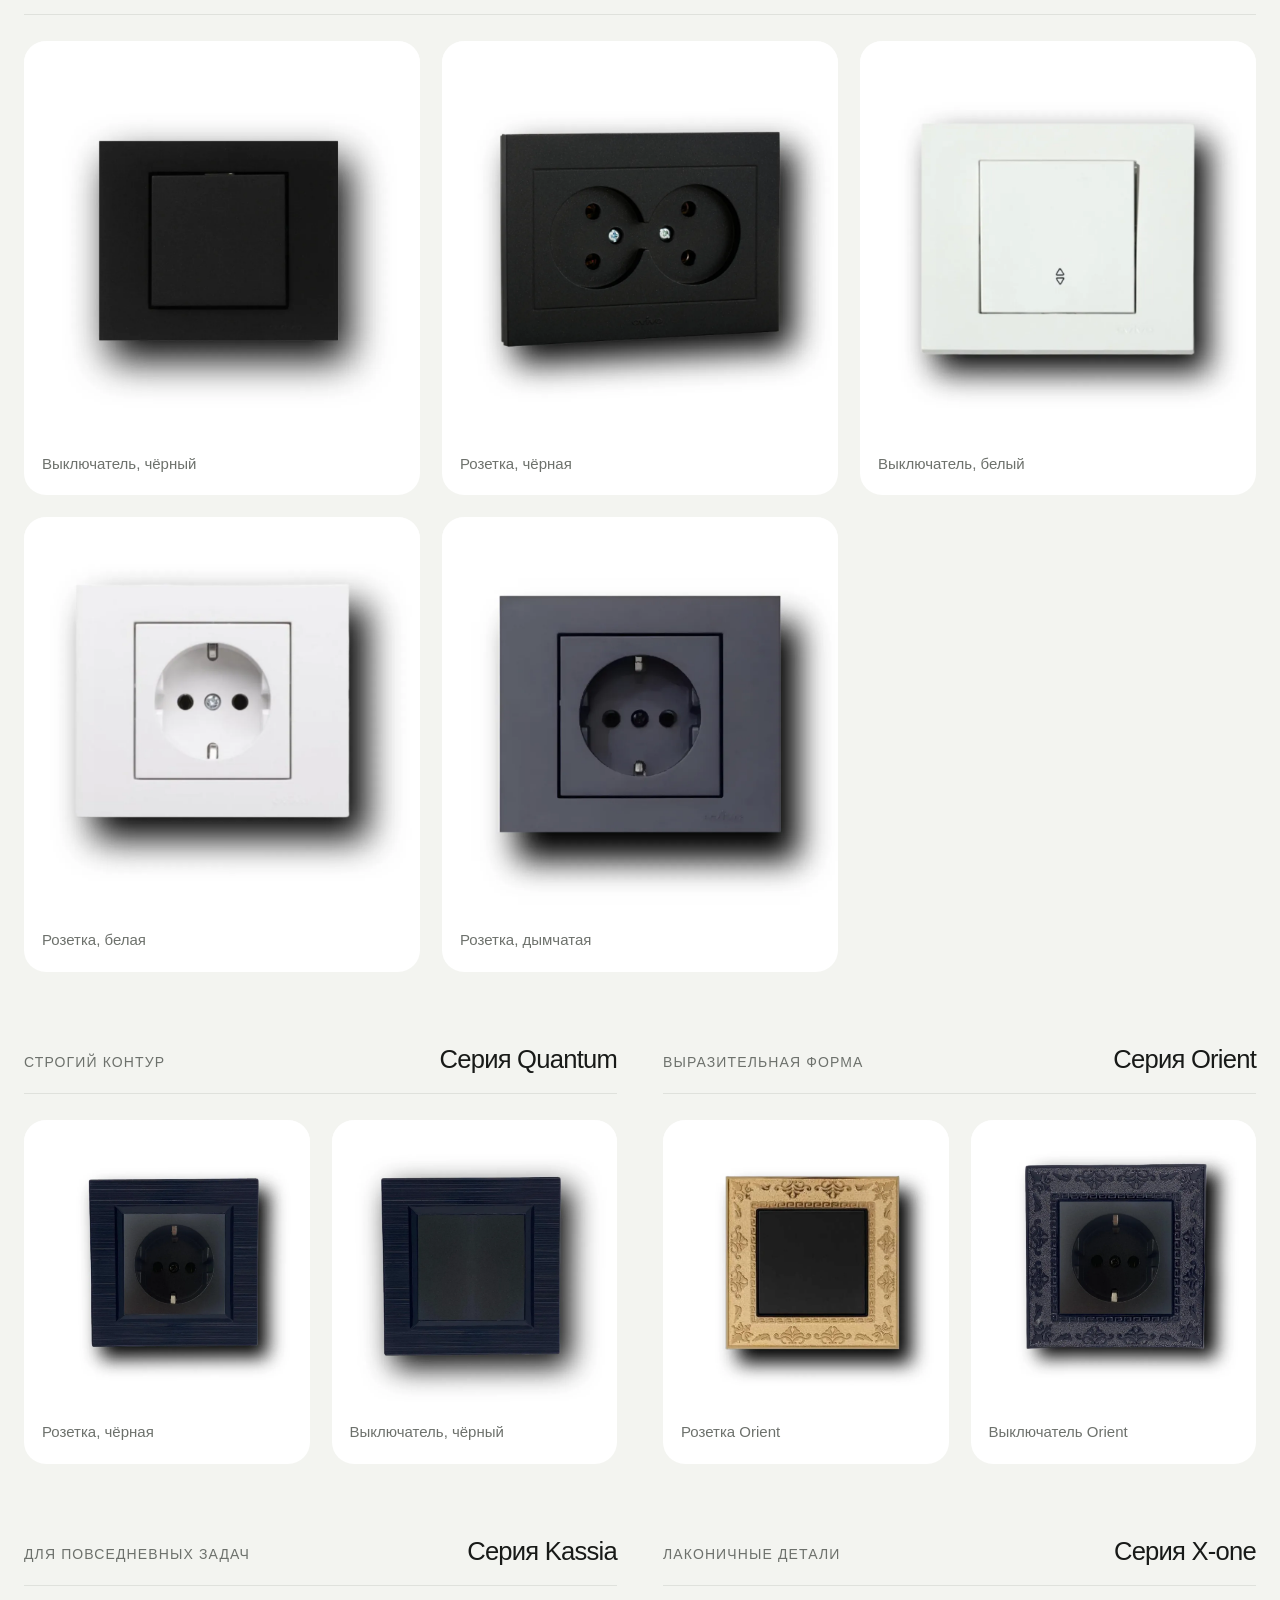
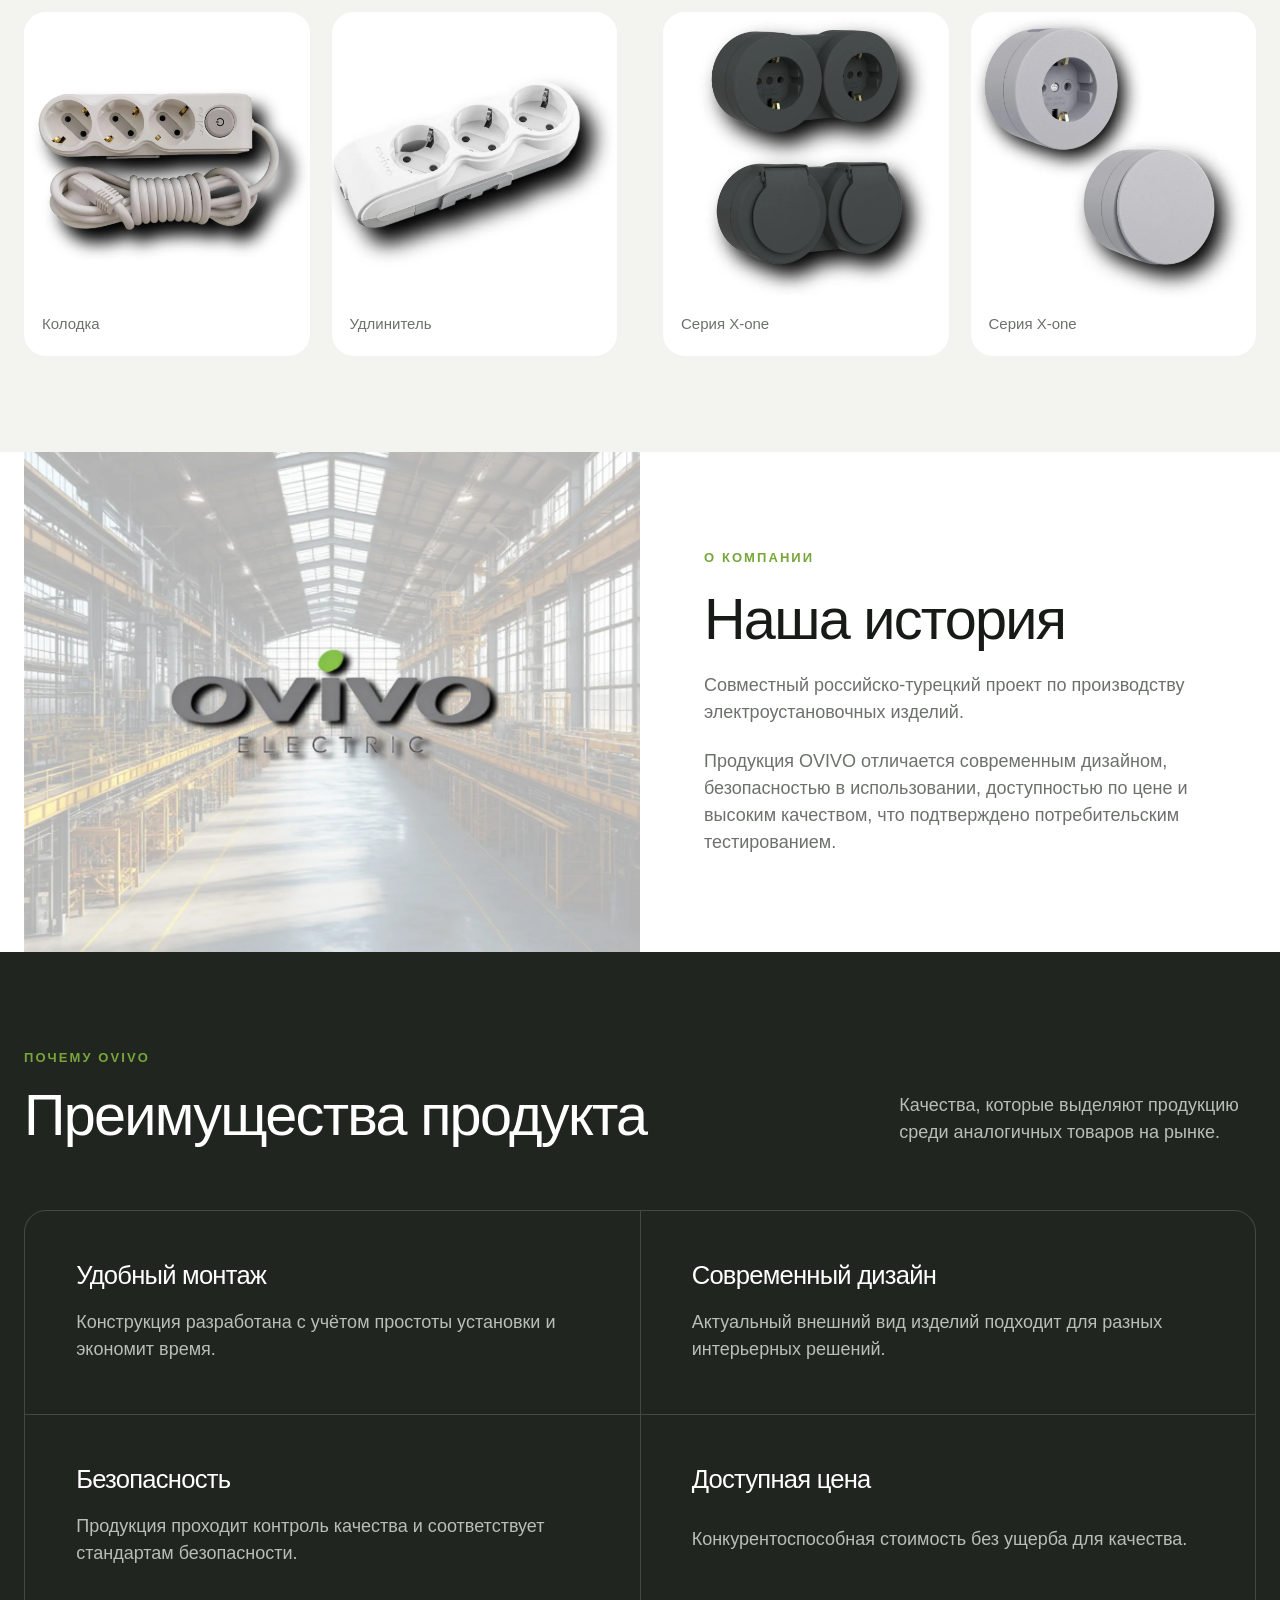
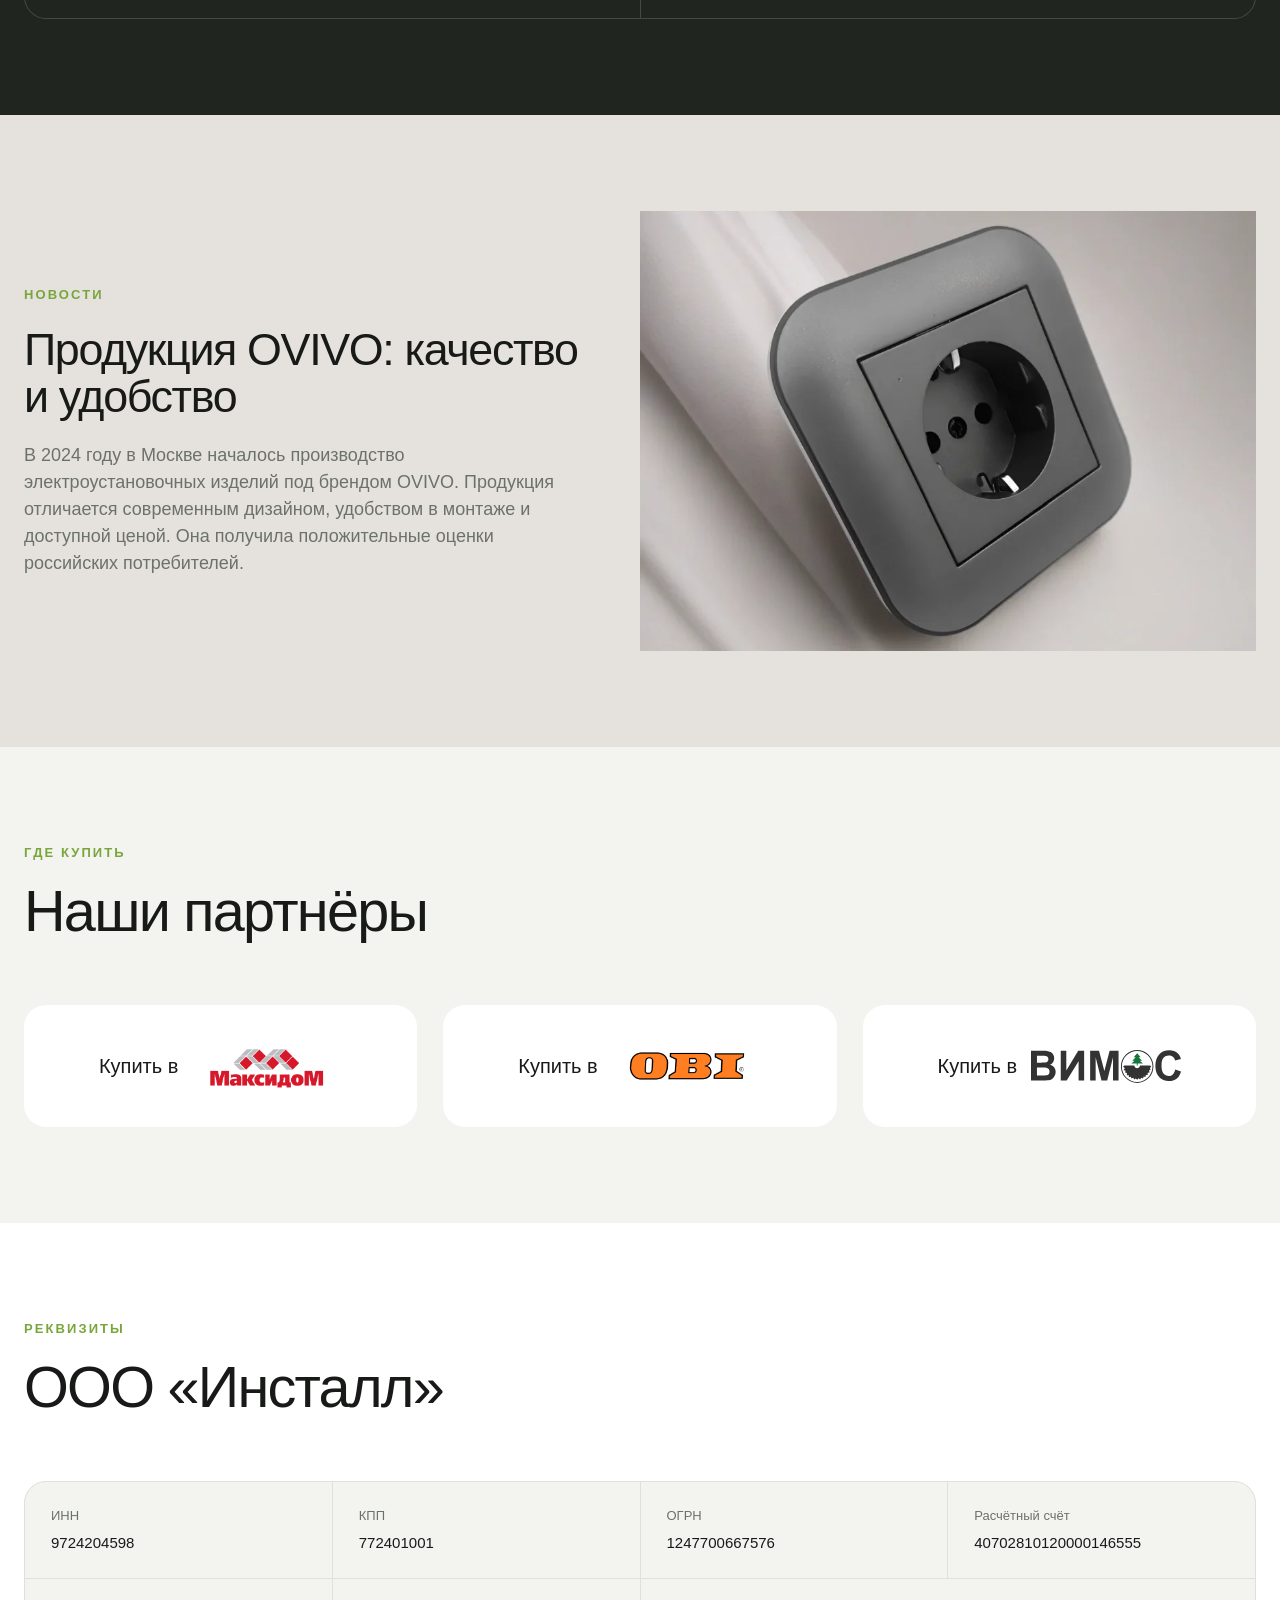
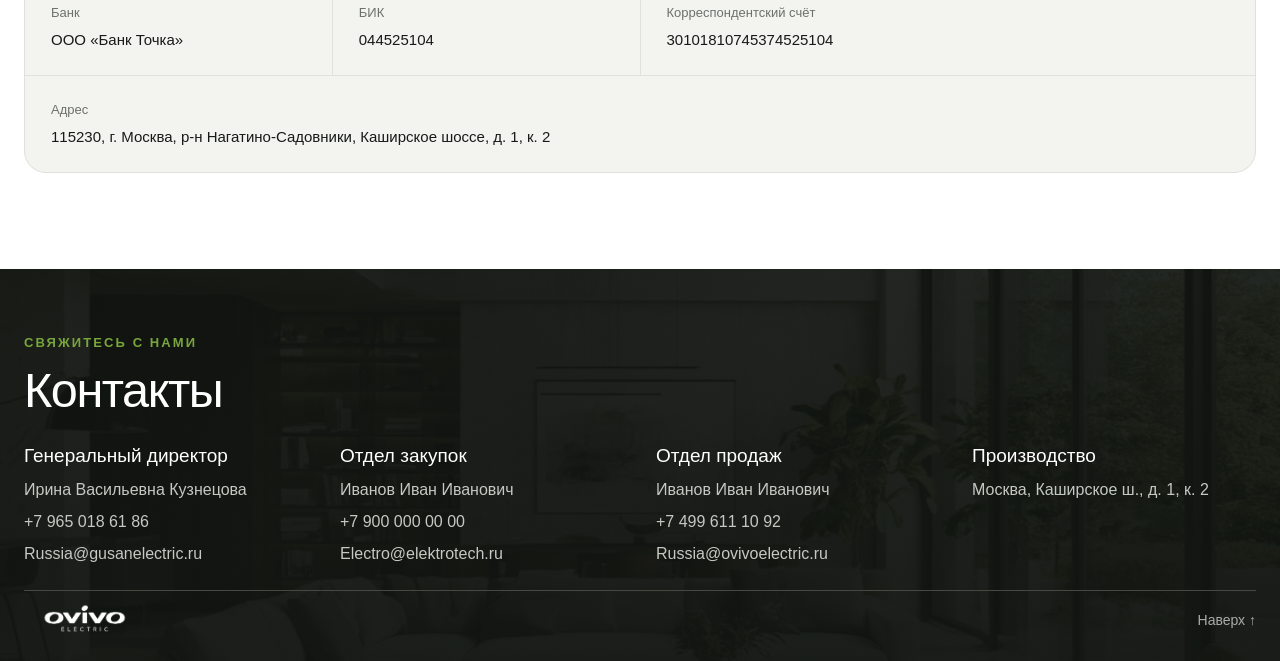
==== commit 5d6baca7: "Уплотнены кнопки партнёров" ====
--- a/index.html
+++ b/index.html
@@ -29,7 +29,7 @@
       type="image/webp"
       fetchpriority="high"
     />
-    <link rel="stylesheet" href="./style.css?v=3" />
+    <link rel="stylesheet" href="./style.css?v=4" />
     <script src="script.js" defer></script>
     <script type="application/ld+json">
       {
--- a/style.css
+++ b/style.css
@@ -448,8 +448,8 @@
   display: grid;
   grid-template-columns: auto minmax(100px, 150px);
   align-items: center;
-  justify-content: space-between;
-  gap: 24px;
+  justify-content: center;
+  gap: 14px;
   padding: 30px;
   border-radius: var(--radius);
   background: var(--paper);
@@ -827,7 +827,7 @@
 
   .partner-grid a {
     grid-template-columns: auto minmax(100px, 150px);
-    gap: 20px;
+    gap: 14px;
     padding: 22px;
   }
 
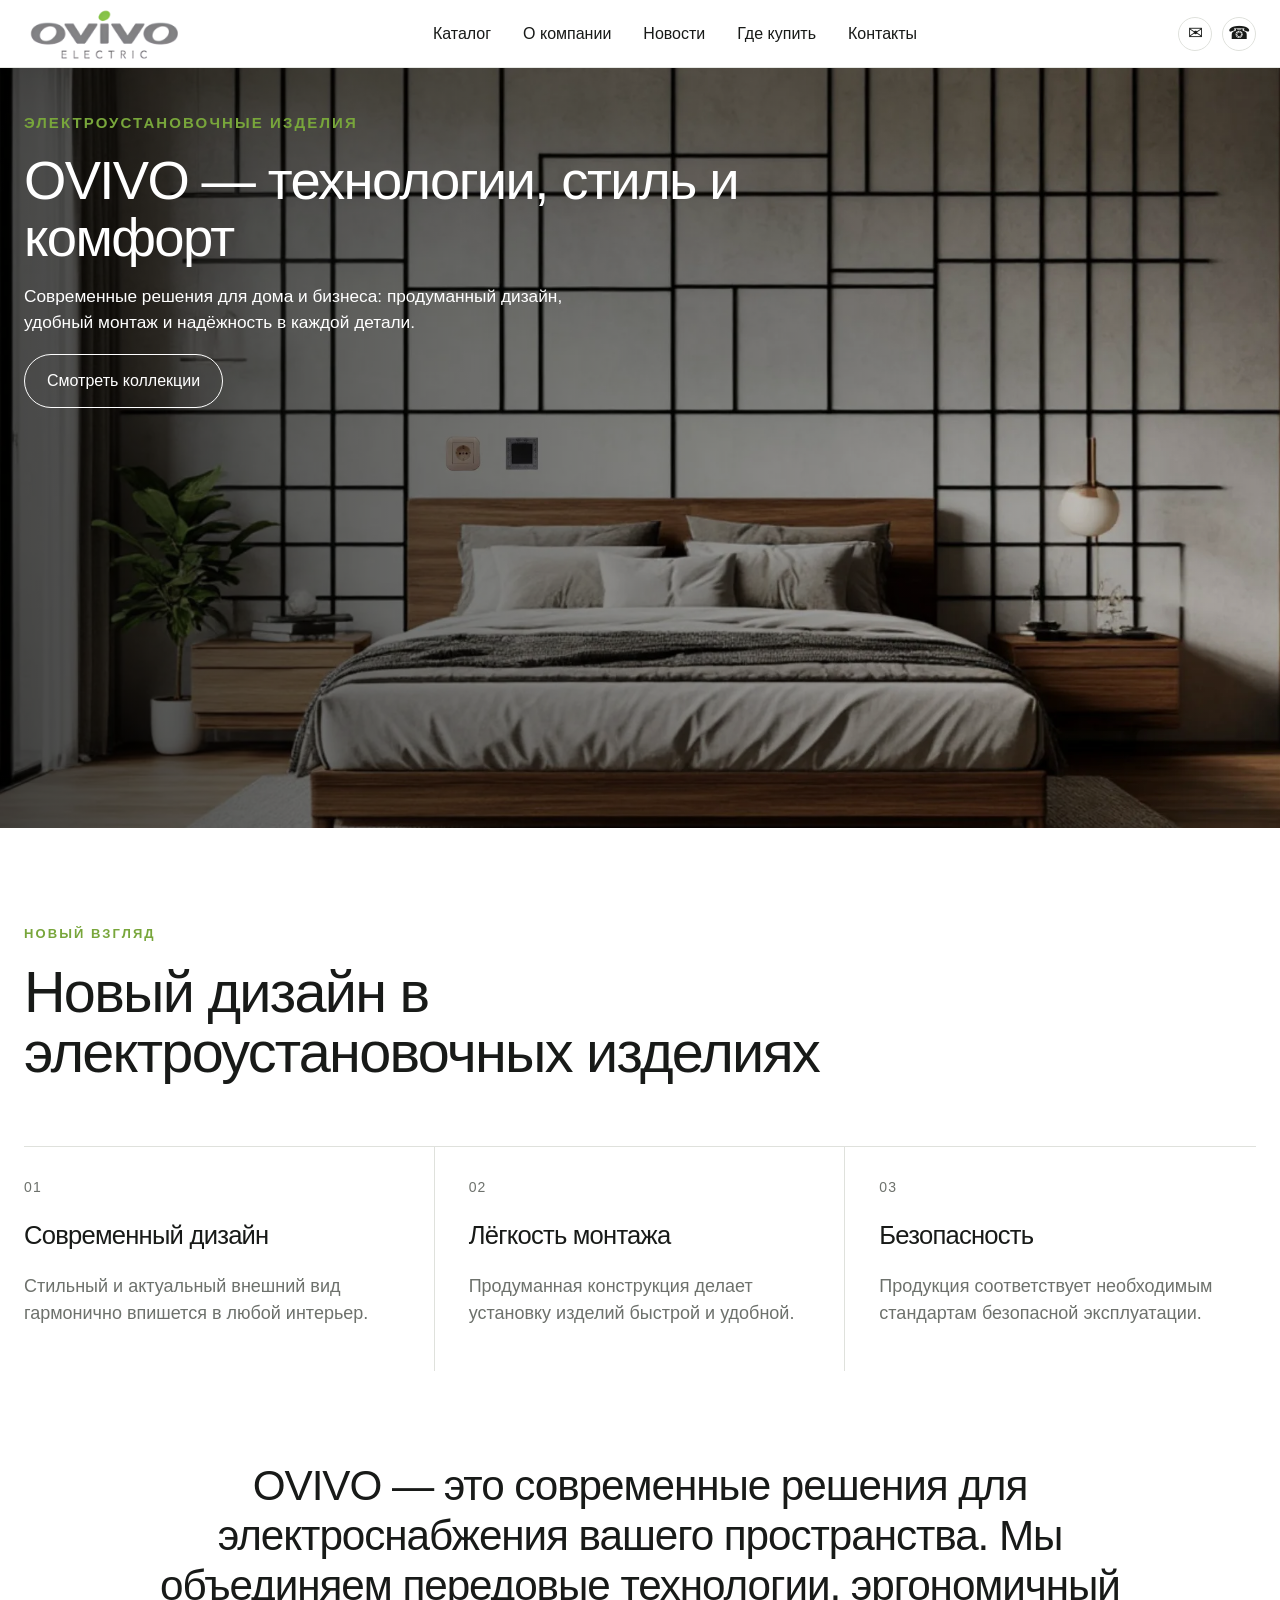
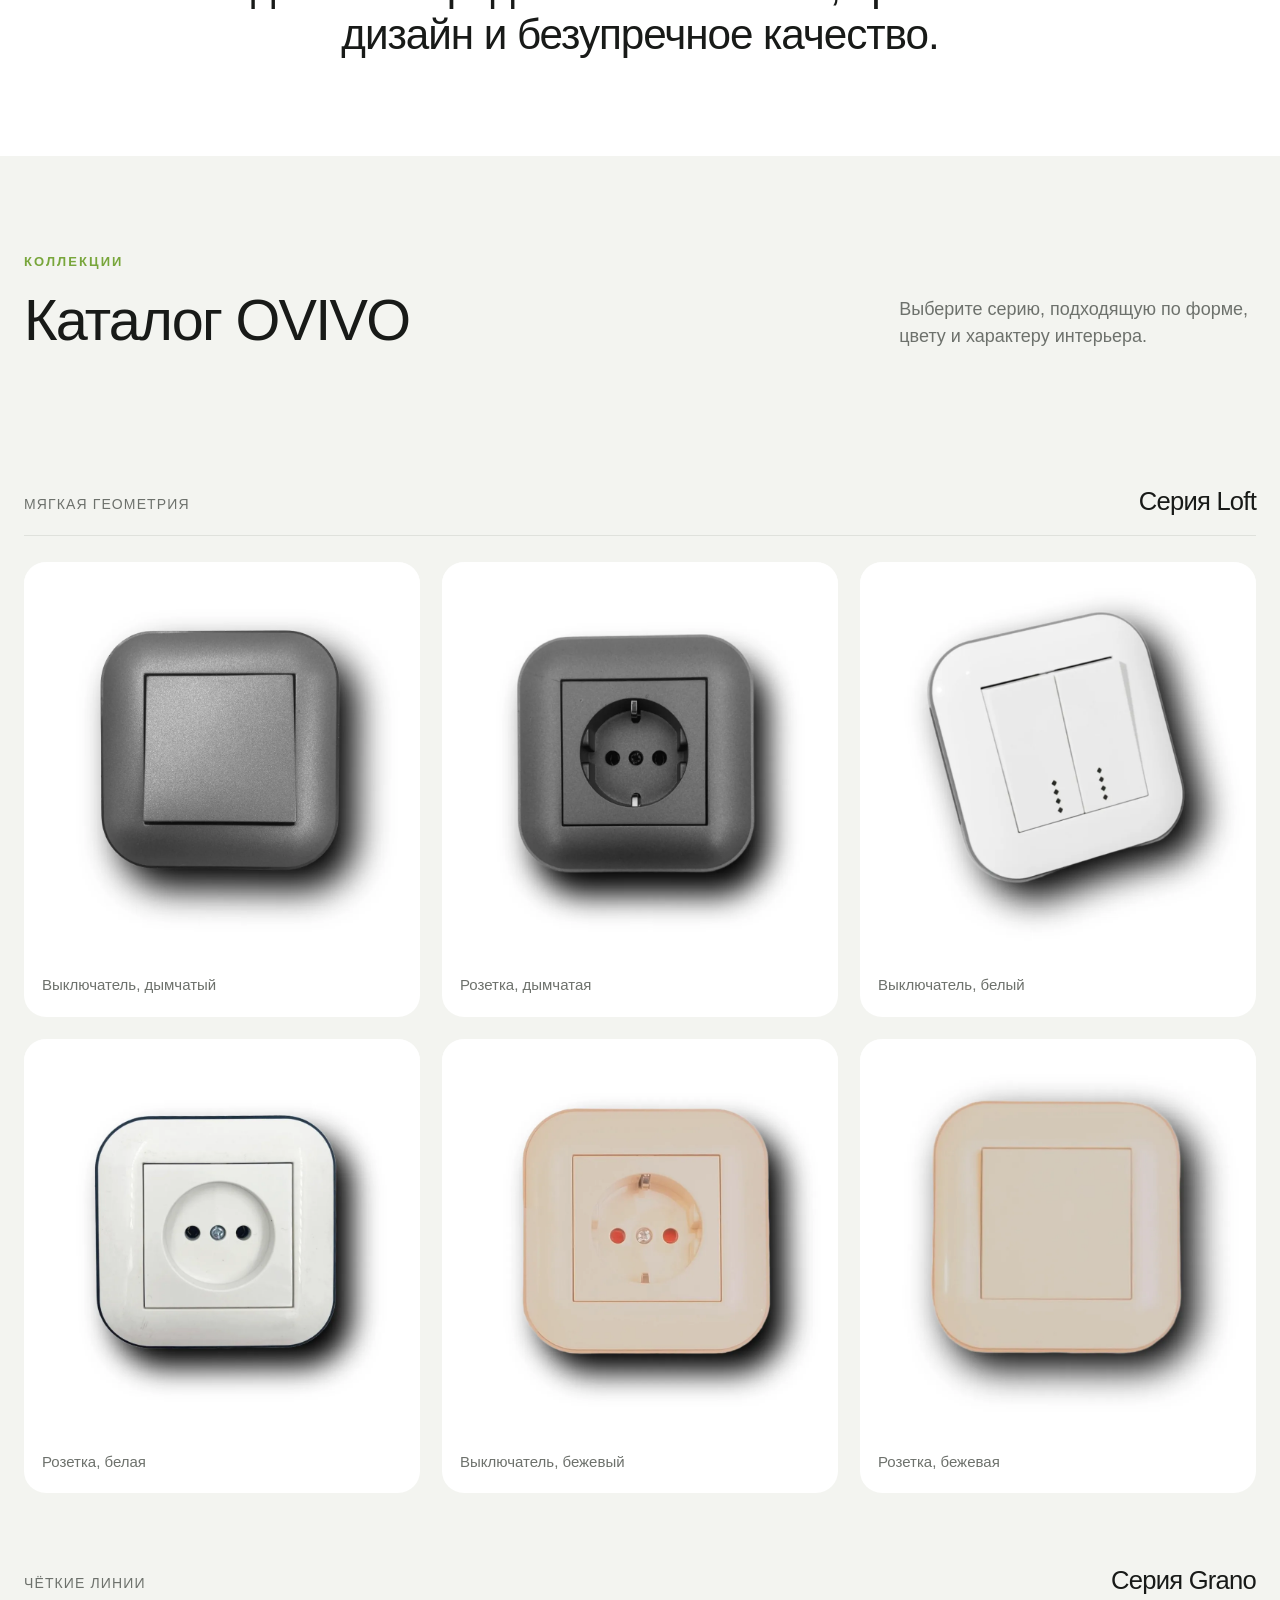
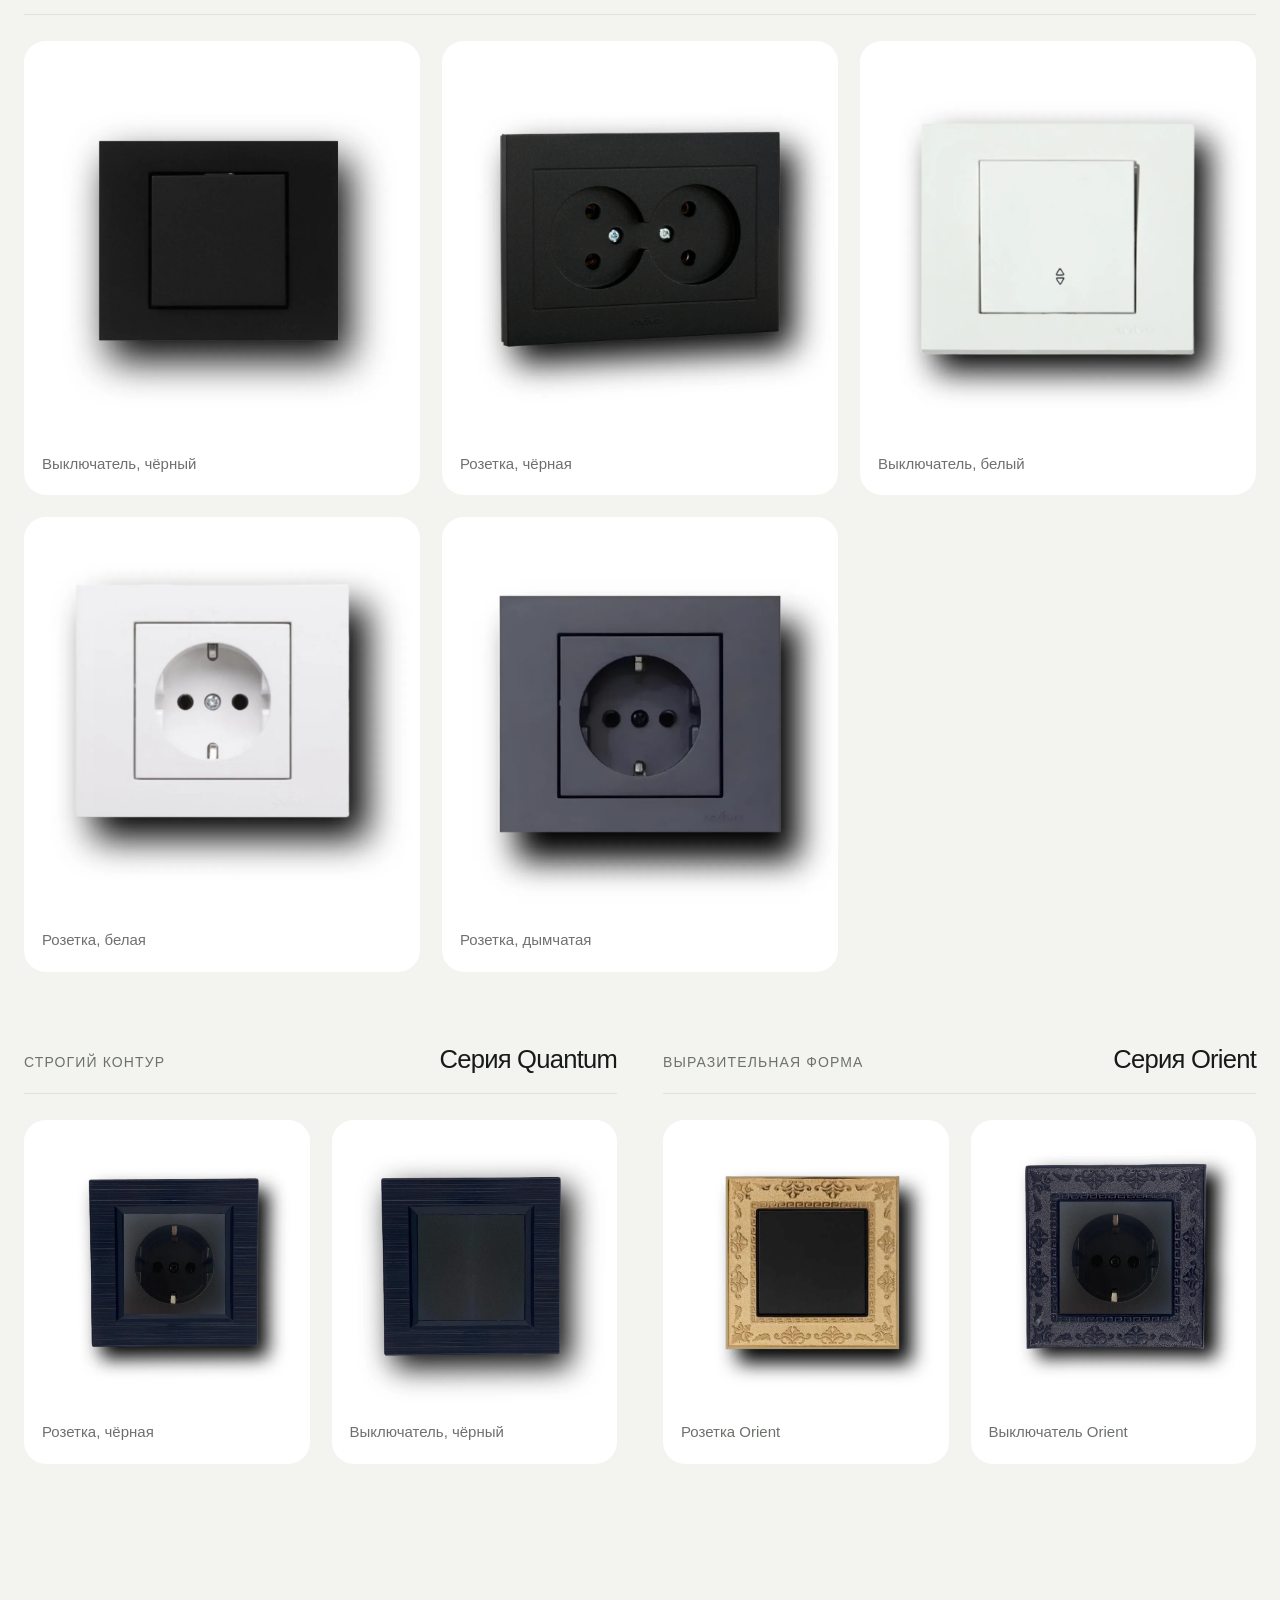
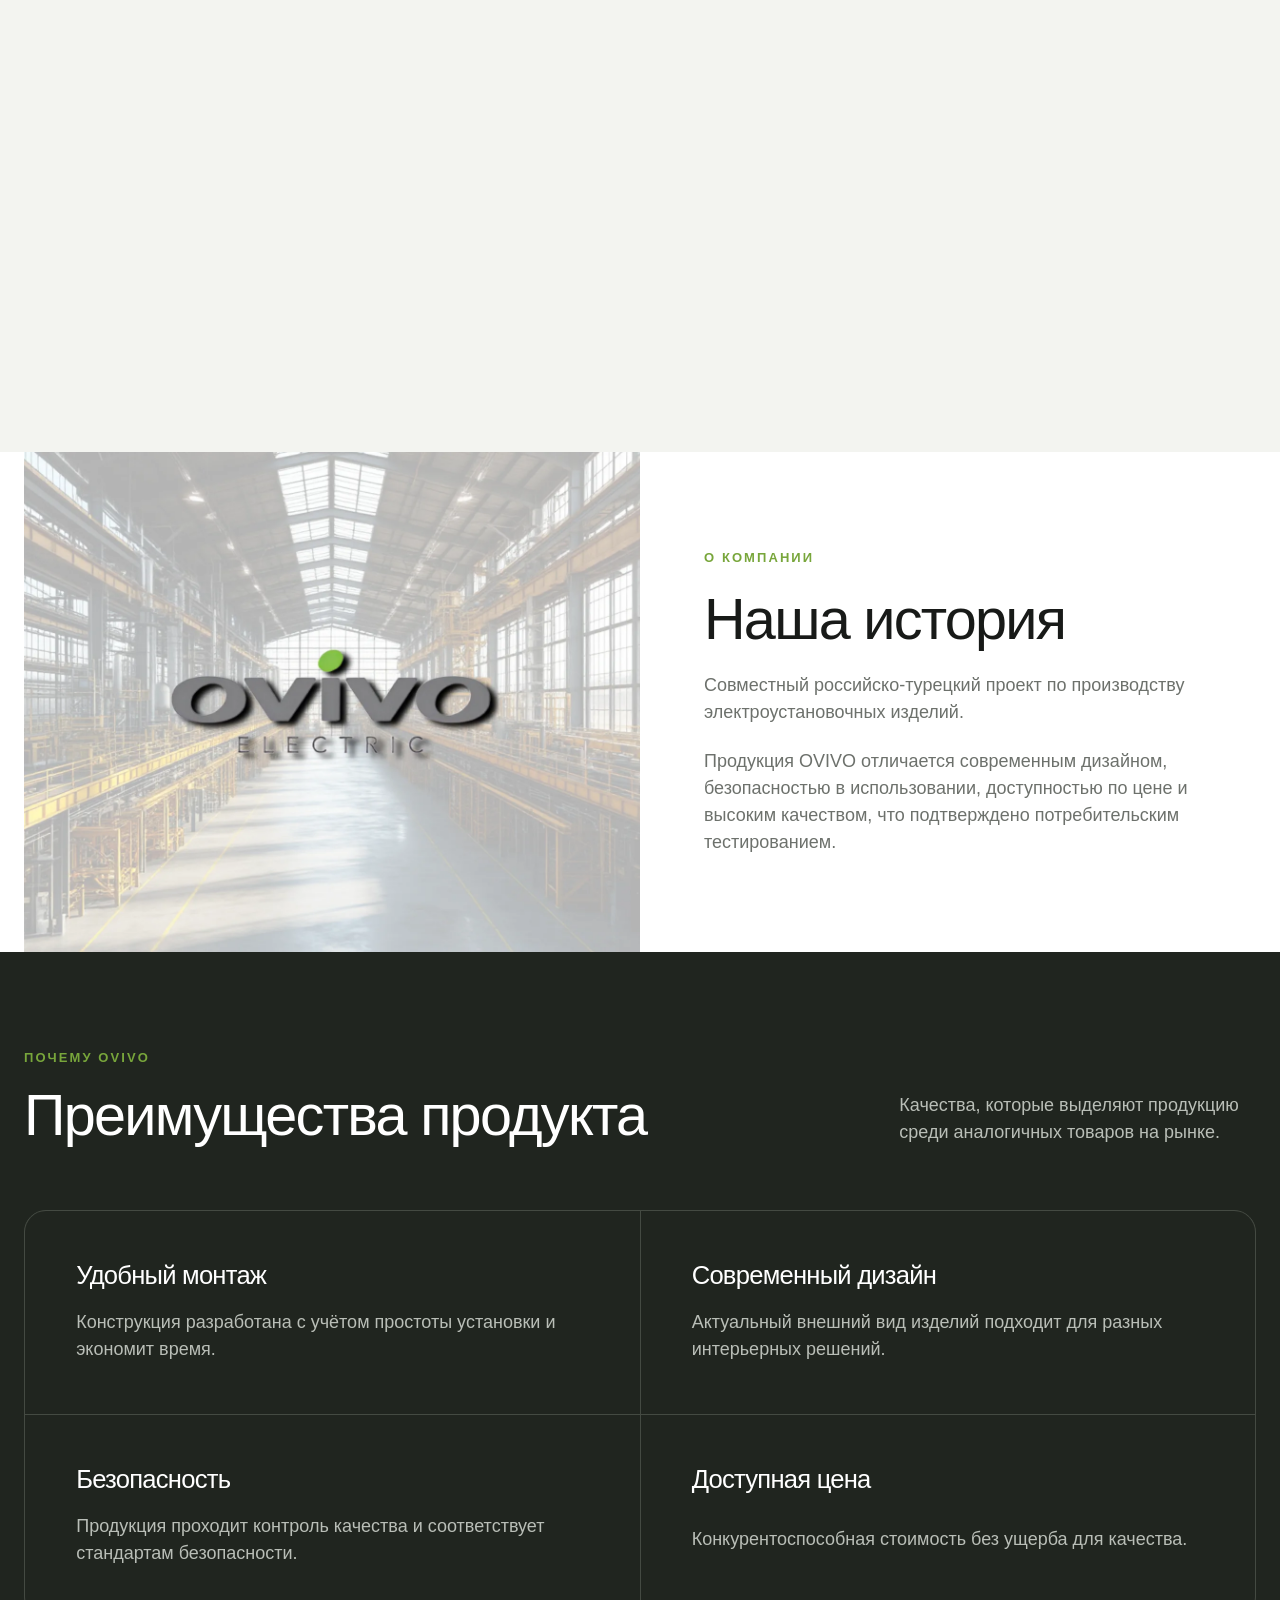
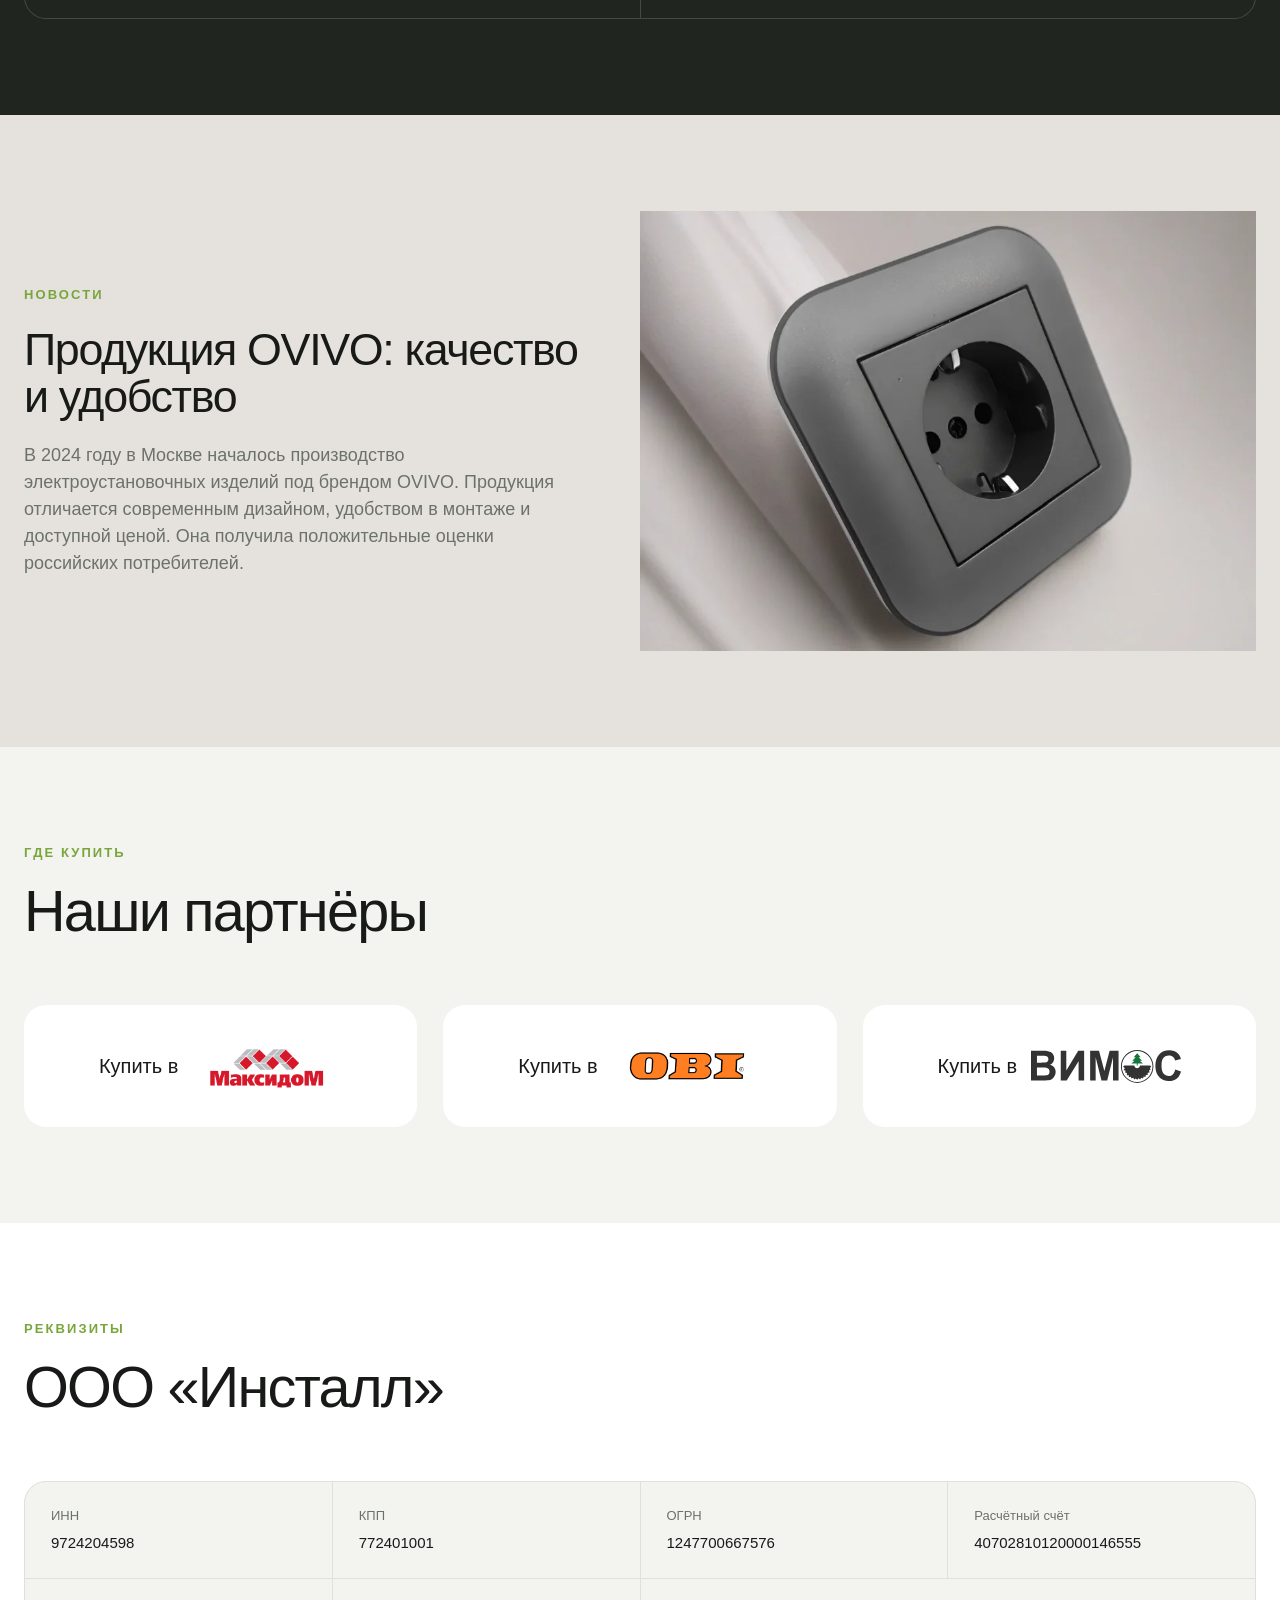
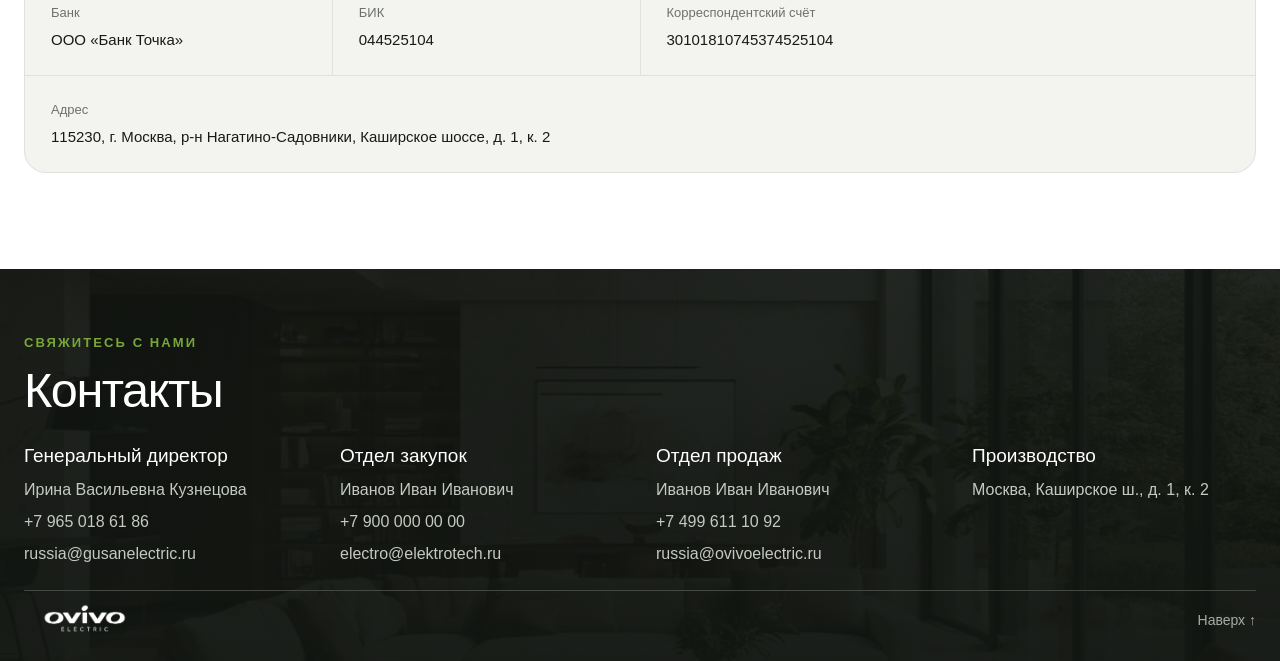
==== commit 061555c5: "Email-адреса приведены к нижнему регистру" ====
--- a/index.html
+++ b/index.html
@@ -52,7 +52,7 @@
           }
         ],
         "telephone": "+7-499-611-10-92",
-        "email": "Russia@ovivoelectric.ru",
+        "email": "russia@ovivoelectric.ru",
         "address": {
           "@type": "PostalAddress",
           "postalCode": "115230",
@@ -616,19 +616,19 @@
           <h3 id="director-title">Генеральный директор</h3>
           <p>Ирина Васильевна Кузнецова</p>
           <a href="https://wa.me/79650186186">+7 965 018 61 86</a
-          ><a href="mailto:Russia@gusanelectric.ru">Russia@gusanelectric.ru</a>
+          ><a href="mailto:russia@gusanelectric.ru">russia@gusanelectric.ru</a>
         </section>
         <section aria-labelledby="purchase-title">
           <h3 id="purchase-title">Отдел закупок</h3>
           <p>Иванов Иван Иванович</p>
           <a href="tel:+79000000000">+7 900 000 00 00</a>
-          <a href="mailto:Electro@elektrotech.ru">Electro@elektrotech.ru</a>
+          <a href="mailto:electro@elektrotech.ru">electro@elektrotech.ru</a>
         </section>
         <section aria-labelledby="sales-title">
           <h3 id="sales-title">Отдел продаж</h3>
           <p>Иванов Иван Иванович</p>
           <a href="tel:+74996111092">+7 499 611 10 92</a
-          ><a href="mailto:russia@ovivoelectric.ru">Russia@ovivoelectric.ru</a>
+          ><a href="mailto:russia@ovivoelectric.ru">russia@ovivoelectric.ru</a>
         </section>
         <section aria-labelledby="address-title">
           <h3 id="address-title">Производство</h3>
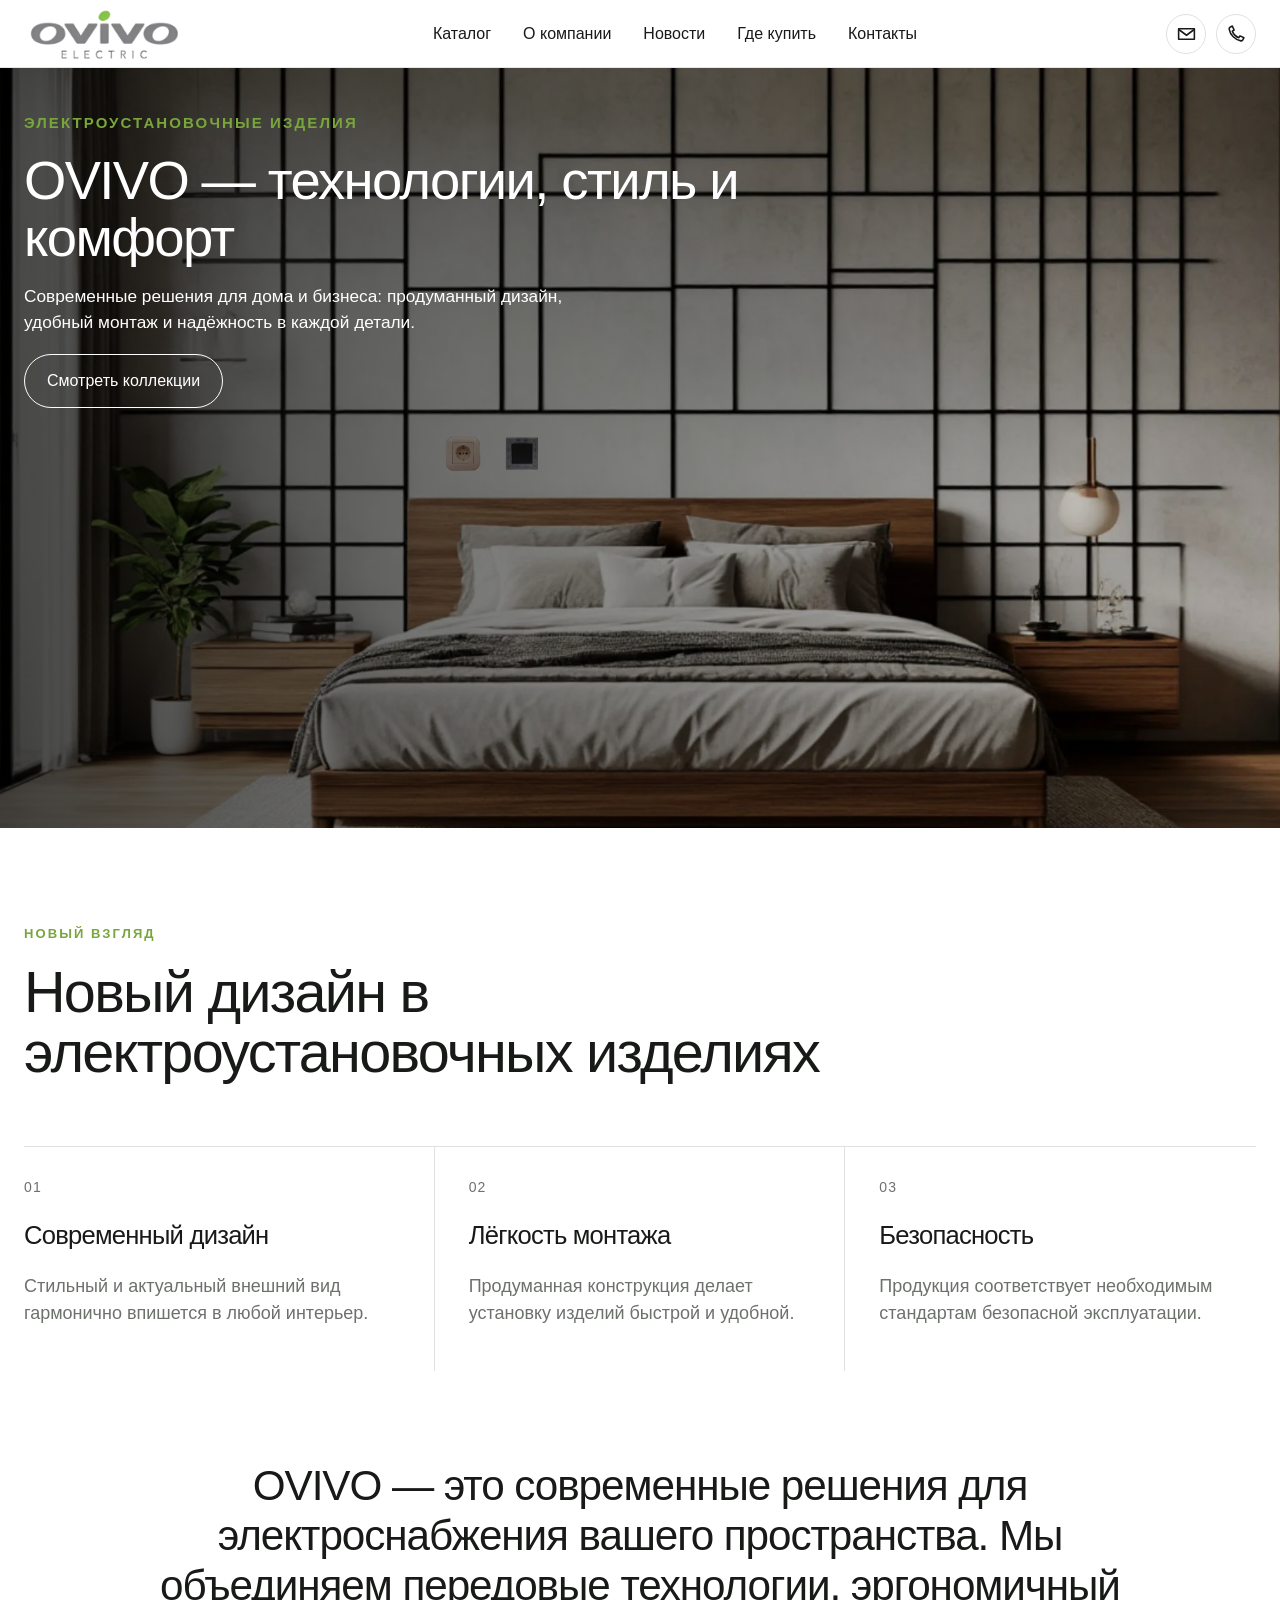
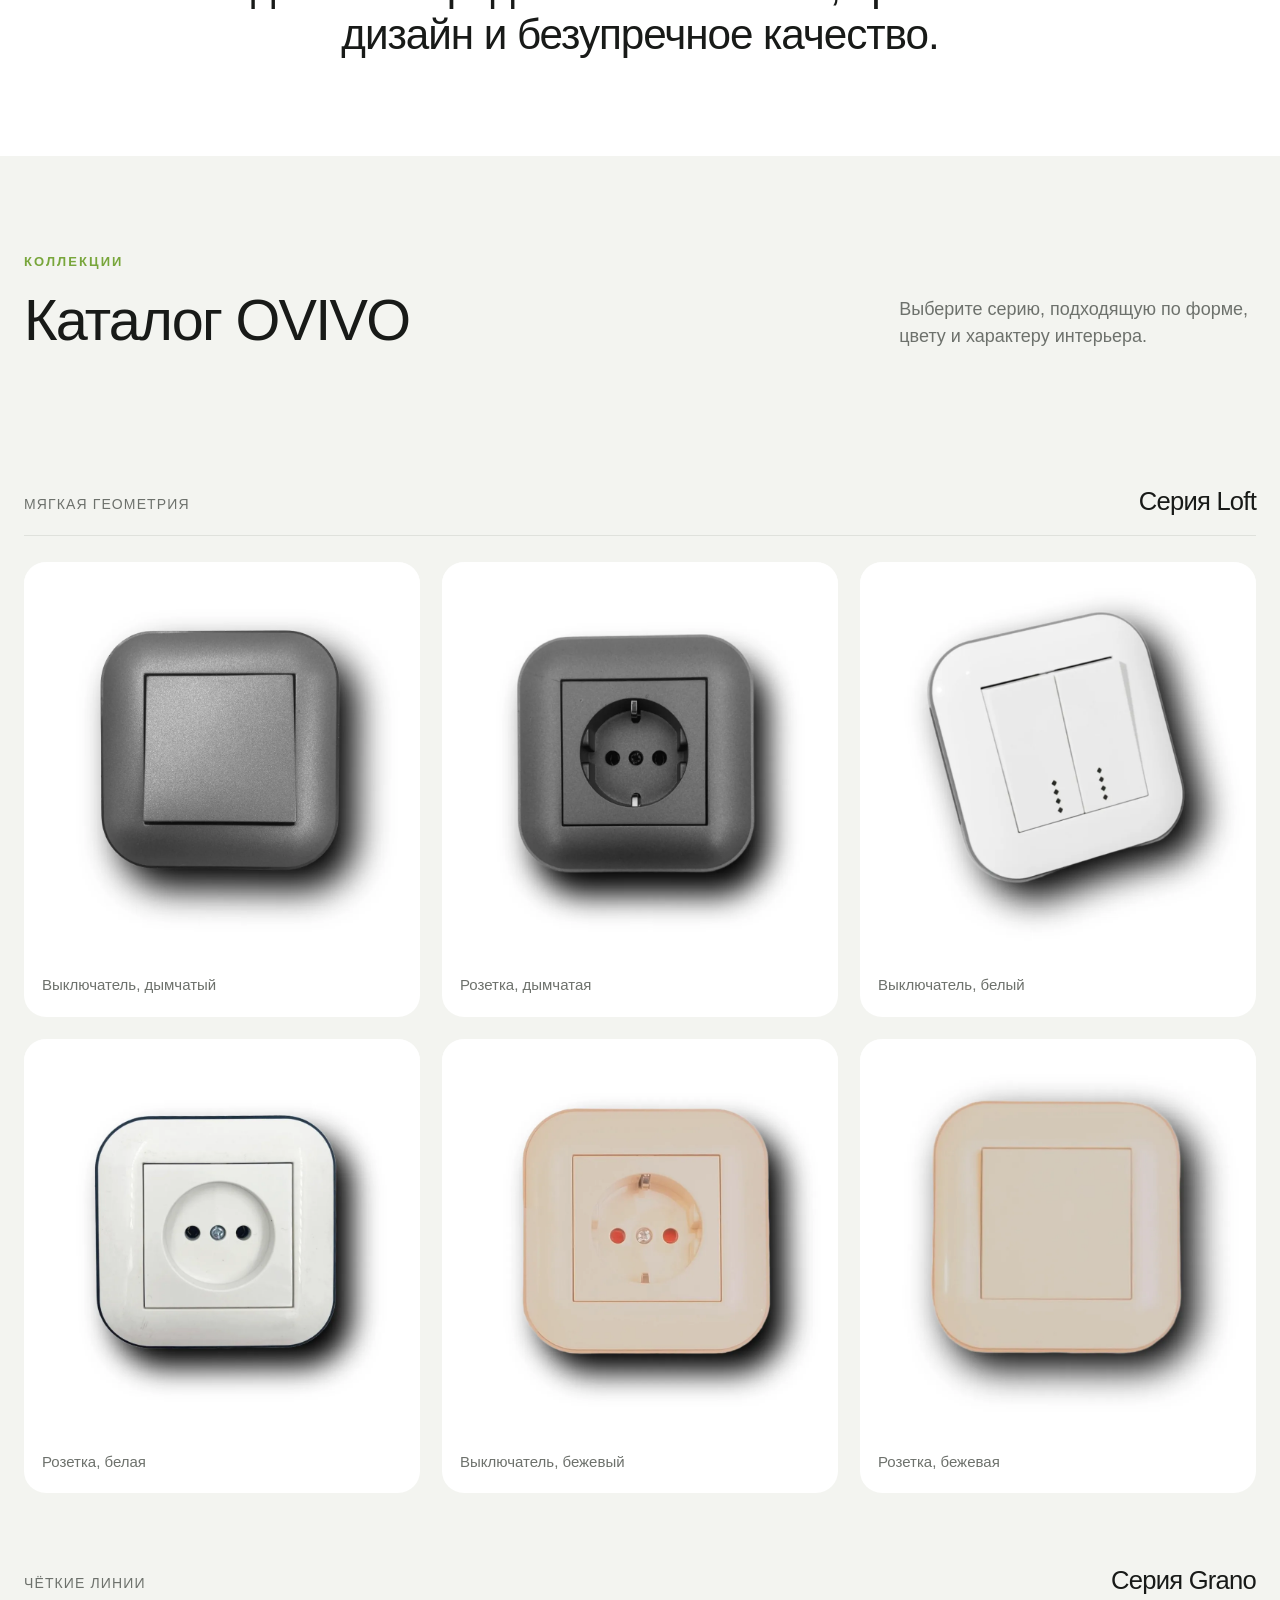
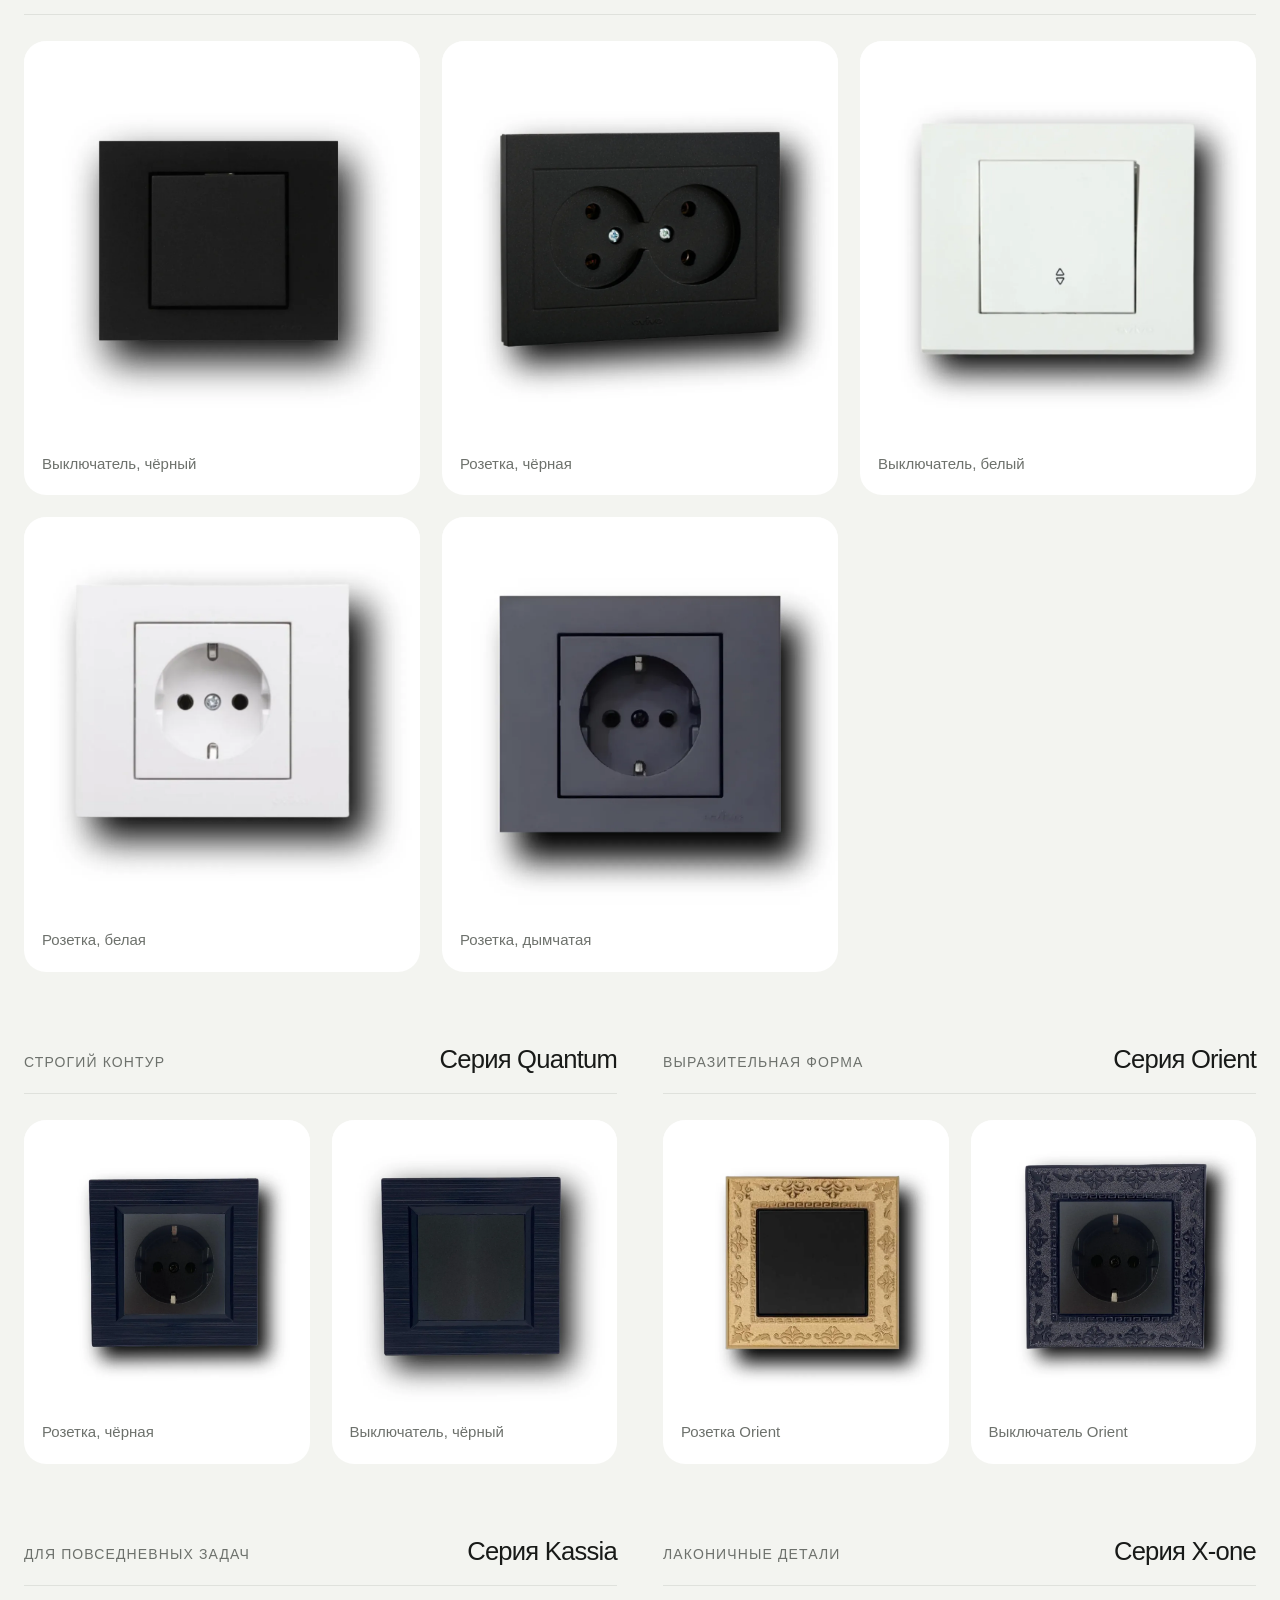
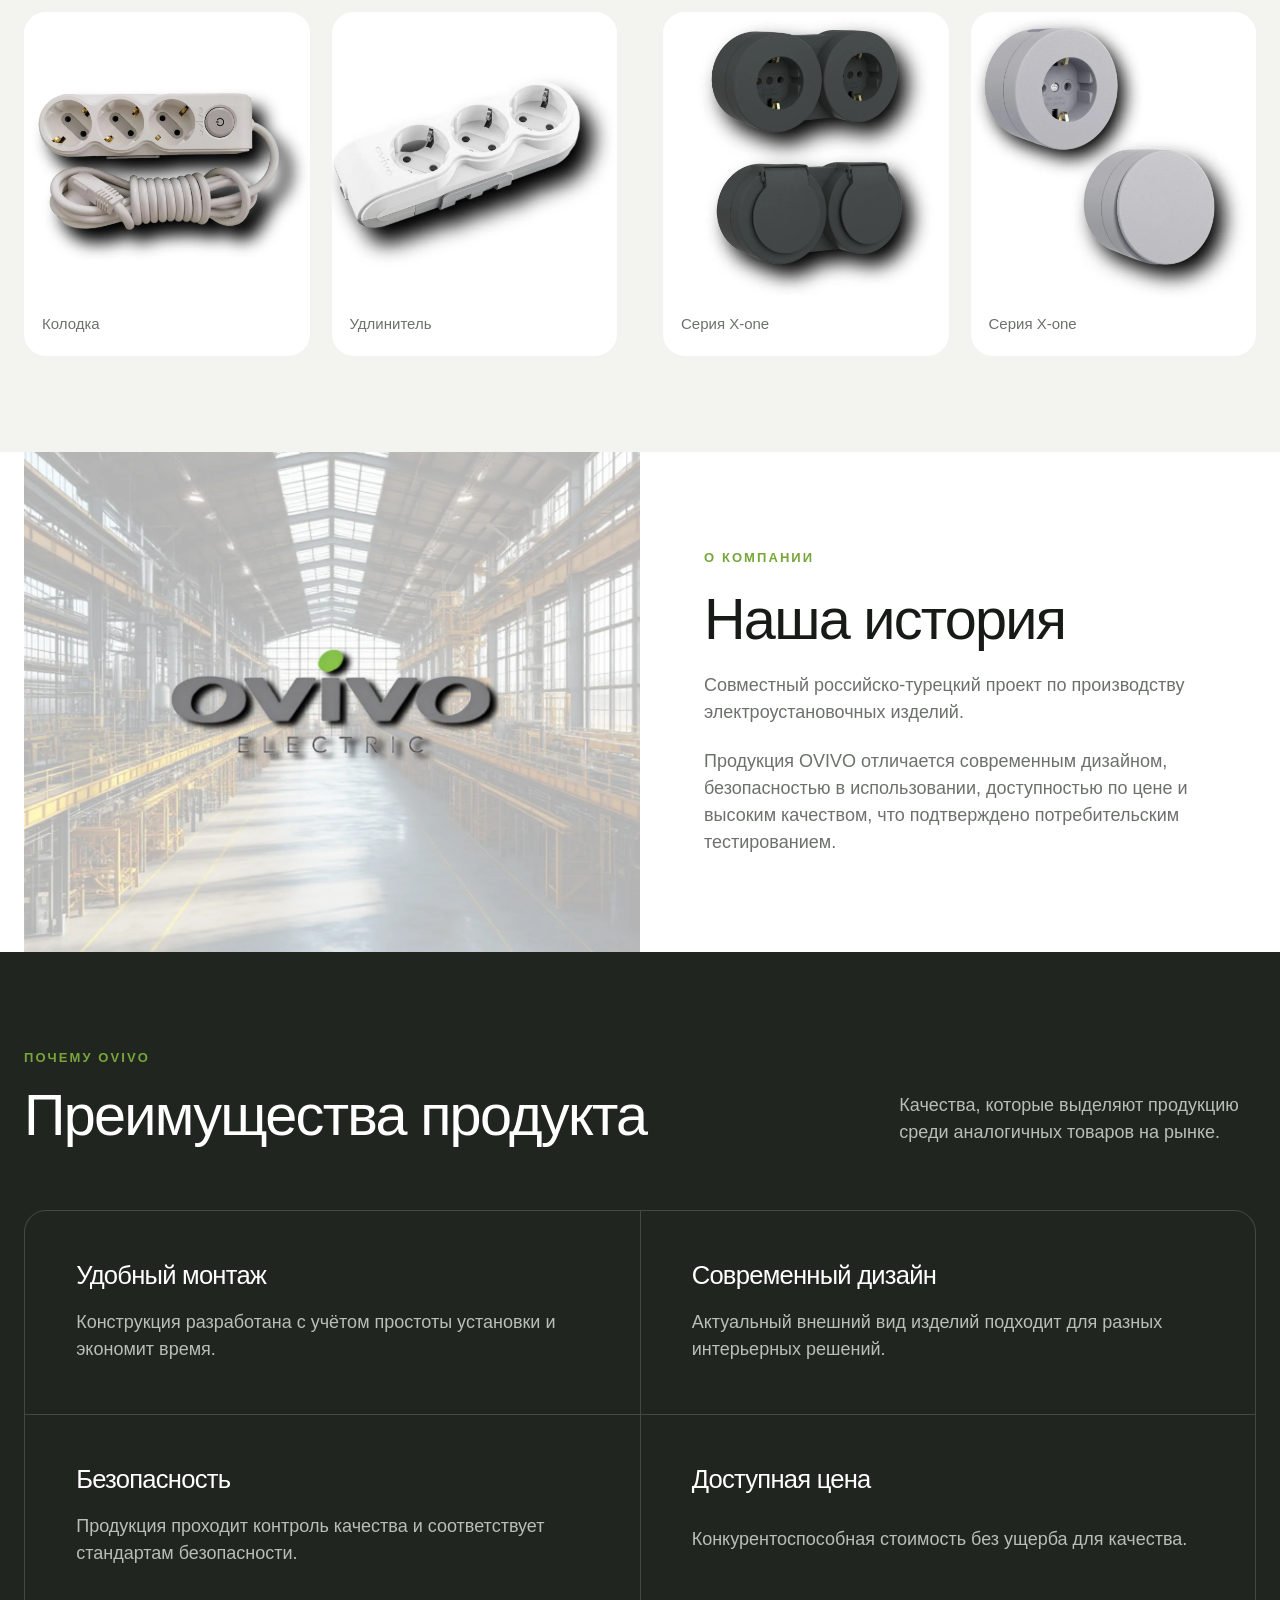
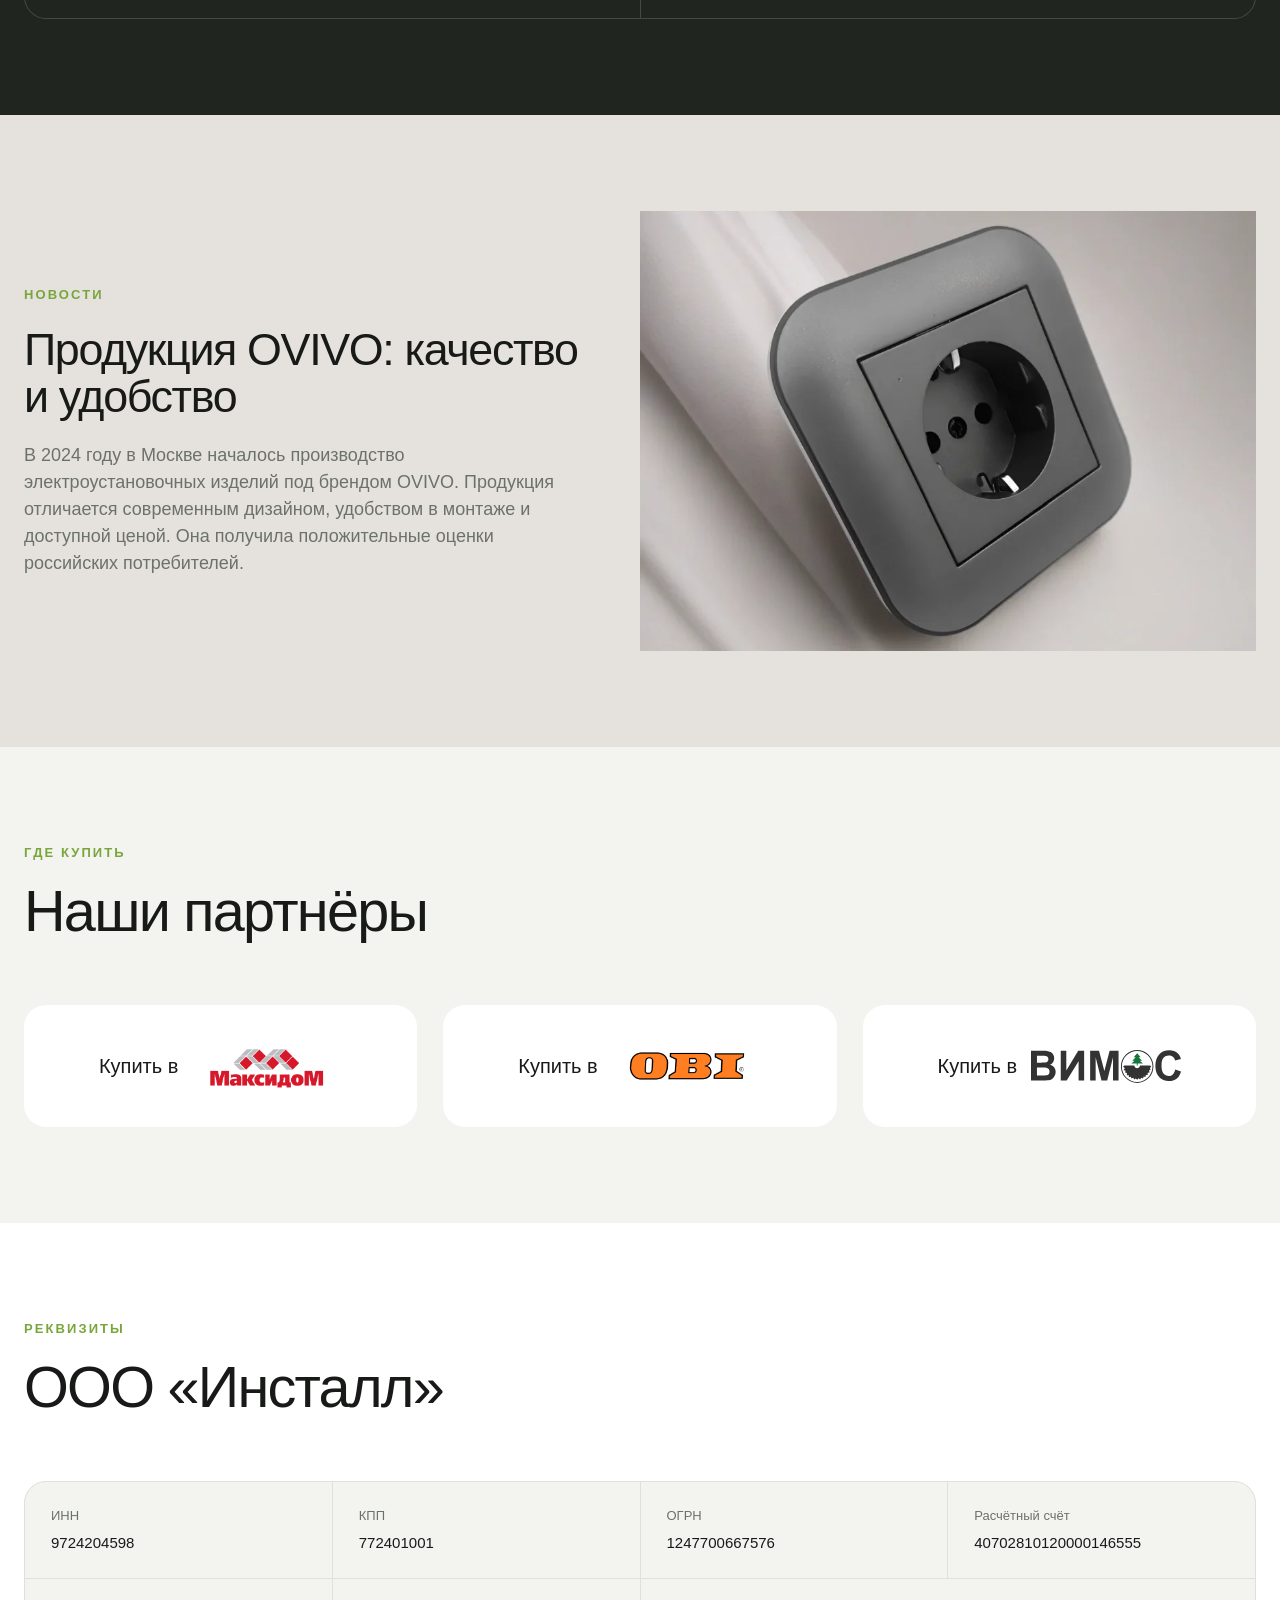
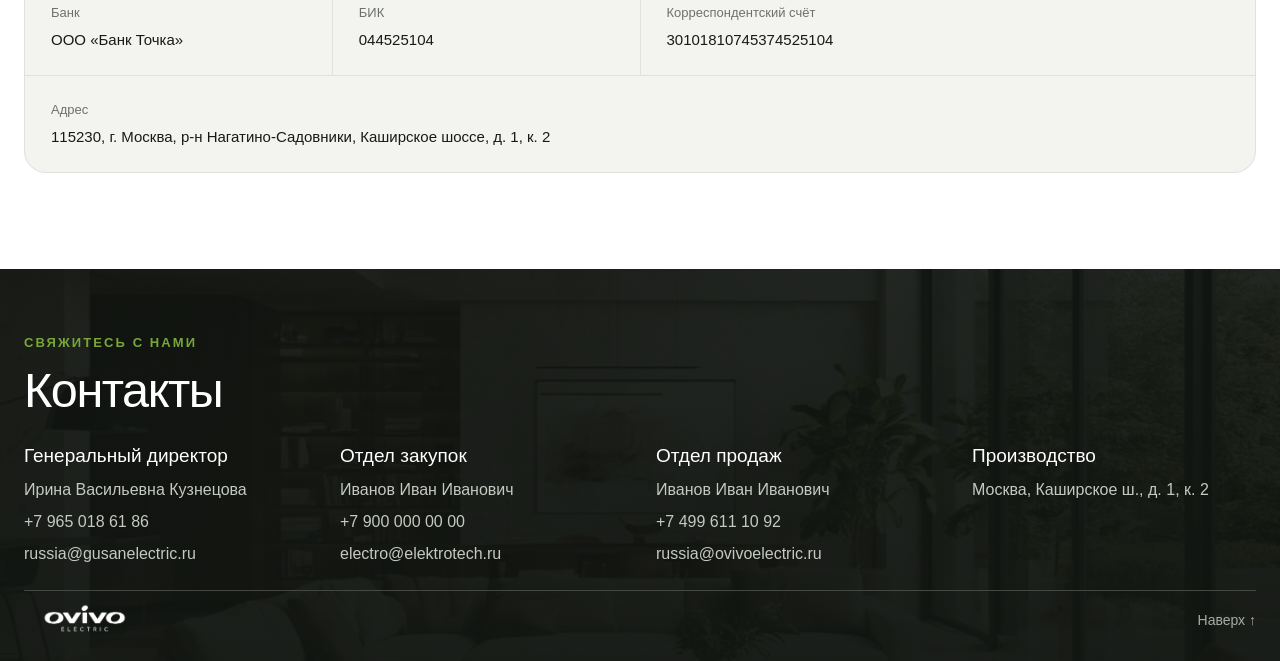
==== commit 3877b842: "Обновлены иконки быстрых контактов" ====
--- a/index.html
+++ b/index.html
@@ -29,7 +29,7 @@
       type="image/webp"
       fetchpriority="high"
     />
-    <link rel="stylesheet" href="./style.css?v=4" />
+    <link rel="stylesheet" href="./style.css?v=5" />
     <script src="script.js" defer></script>
     <script type="application/ld+json">
       {
@@ -93,9 +93,18 @@
         <a
           href="mailto:russia@ovivoelectric.ru"
           aria-label="Написать по электронной почте"
-          >✉</a
+          ><svg viewBox="0 0 24 24" aria-hidden="true" focusable="false">
+            <path d="M3 6.5h18v12H3z" />
+            <path d="m4 8 8 6 8-6" />
+          </svg></a
         >
-        <a href="tel:+74996111092" aria-label="Позвонить">☎</a>
+        <a href="tel:+74996111092" aria-label="Позвонить"
+          ><svg viewBox="0 0 24 24" aria-hidden="true" focusable="false">
+            <path
+              d="M7.2 3.5 4.6 4.8c-.8.4-1.2 1.3-1 2.2 1.2 6.7 6.7 12.2 13.4 13.4.9.2 1.8-.2 2.2-1l1.3-2.6-4.5-2.1-1.3 2.1c-3.3-1.2-6.3-4.2-7.5-7.5L9.3 8z"
+            />
+          </svg></a
+        >
       </div>
     </header>
 
--- a/style.css
+++ b/style.css
@@ -143,11 +143,22 @@
 
 .header-contacts a {
   display: grid;
-  width: 34px;
-  height: 34px;
+  width: 40px;
+  height: 40px;
   place-items: center;
   border: 1px solid var(--line);
   border-radius: 50%;
+  background: var(--paper);
+}
+
+.header-contacts svg {
+  width: 21px;
+  height: 21px;
+  fill: none;
+  stroke: currentColor;
+  stroke-width: 1.8;
+  stroke-linecap: round;
+  stroke-linejoin: round;
 }
 
 .menu-toggle {
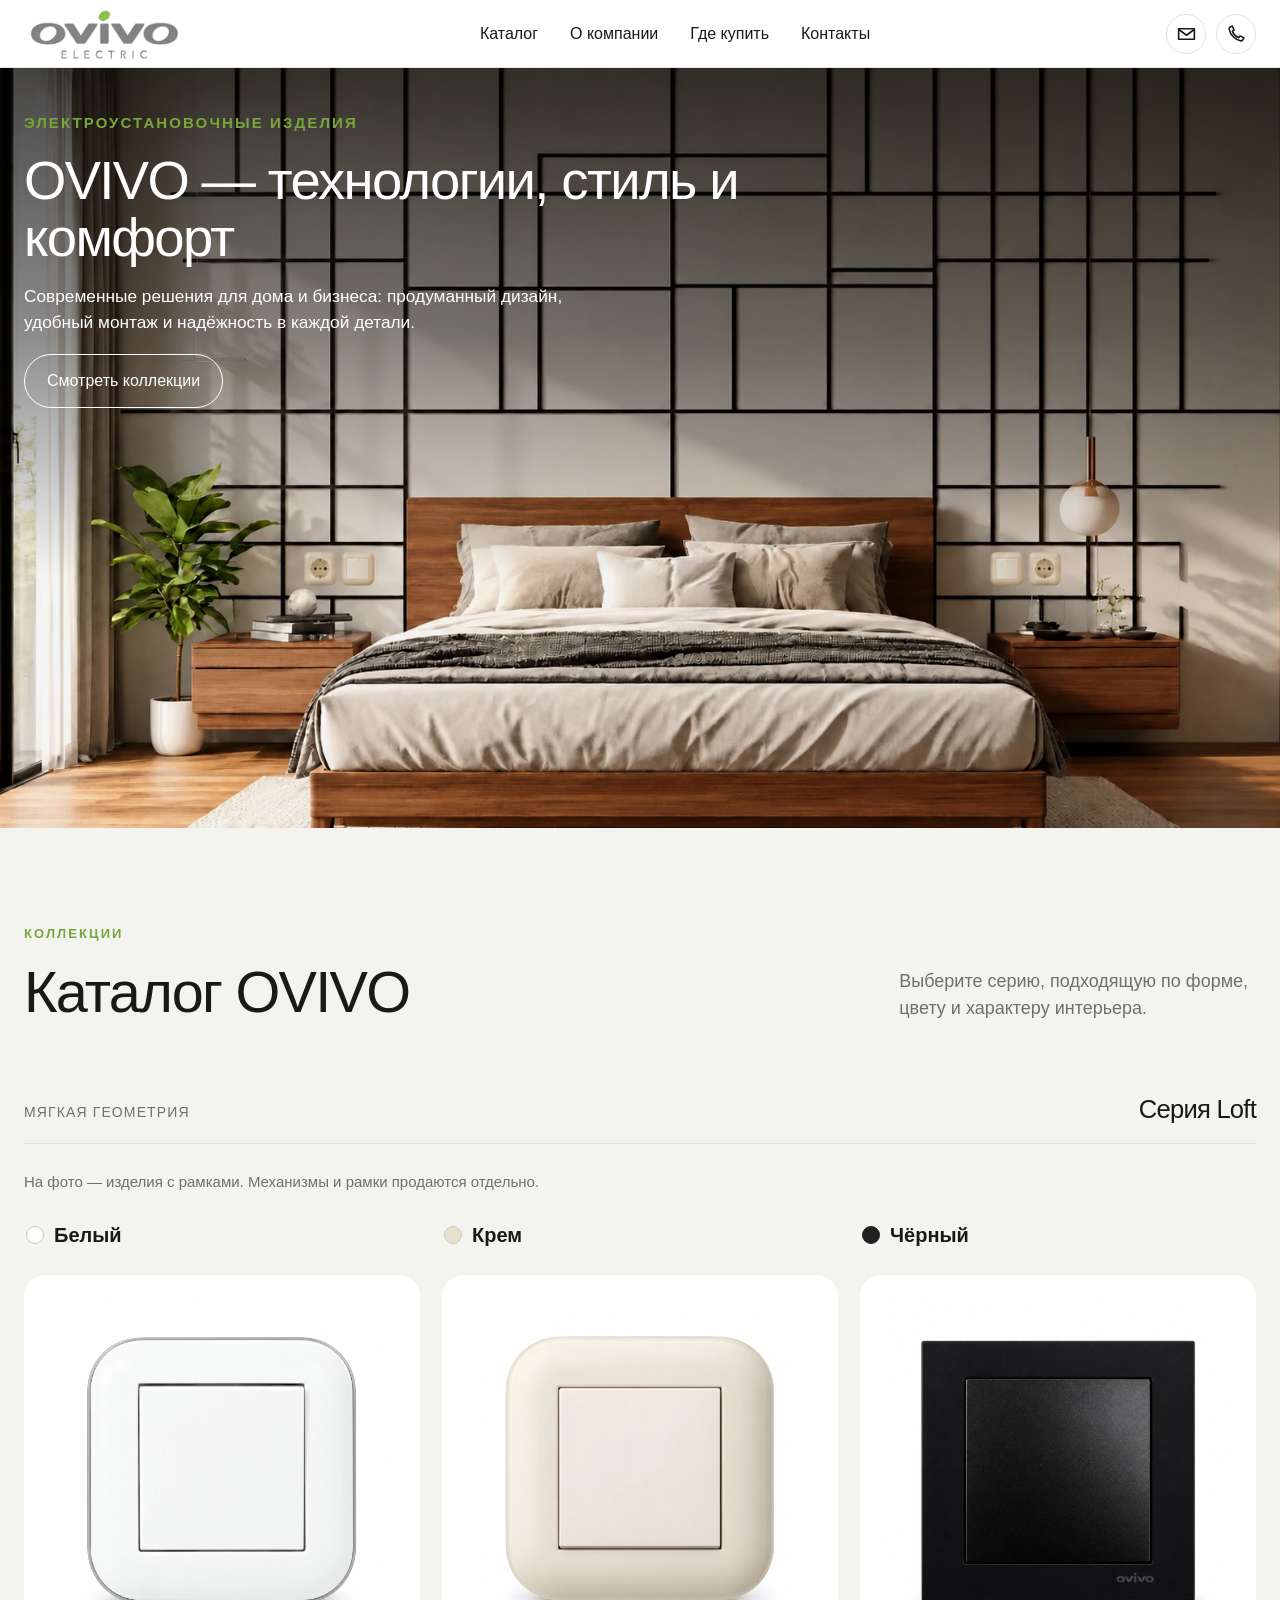
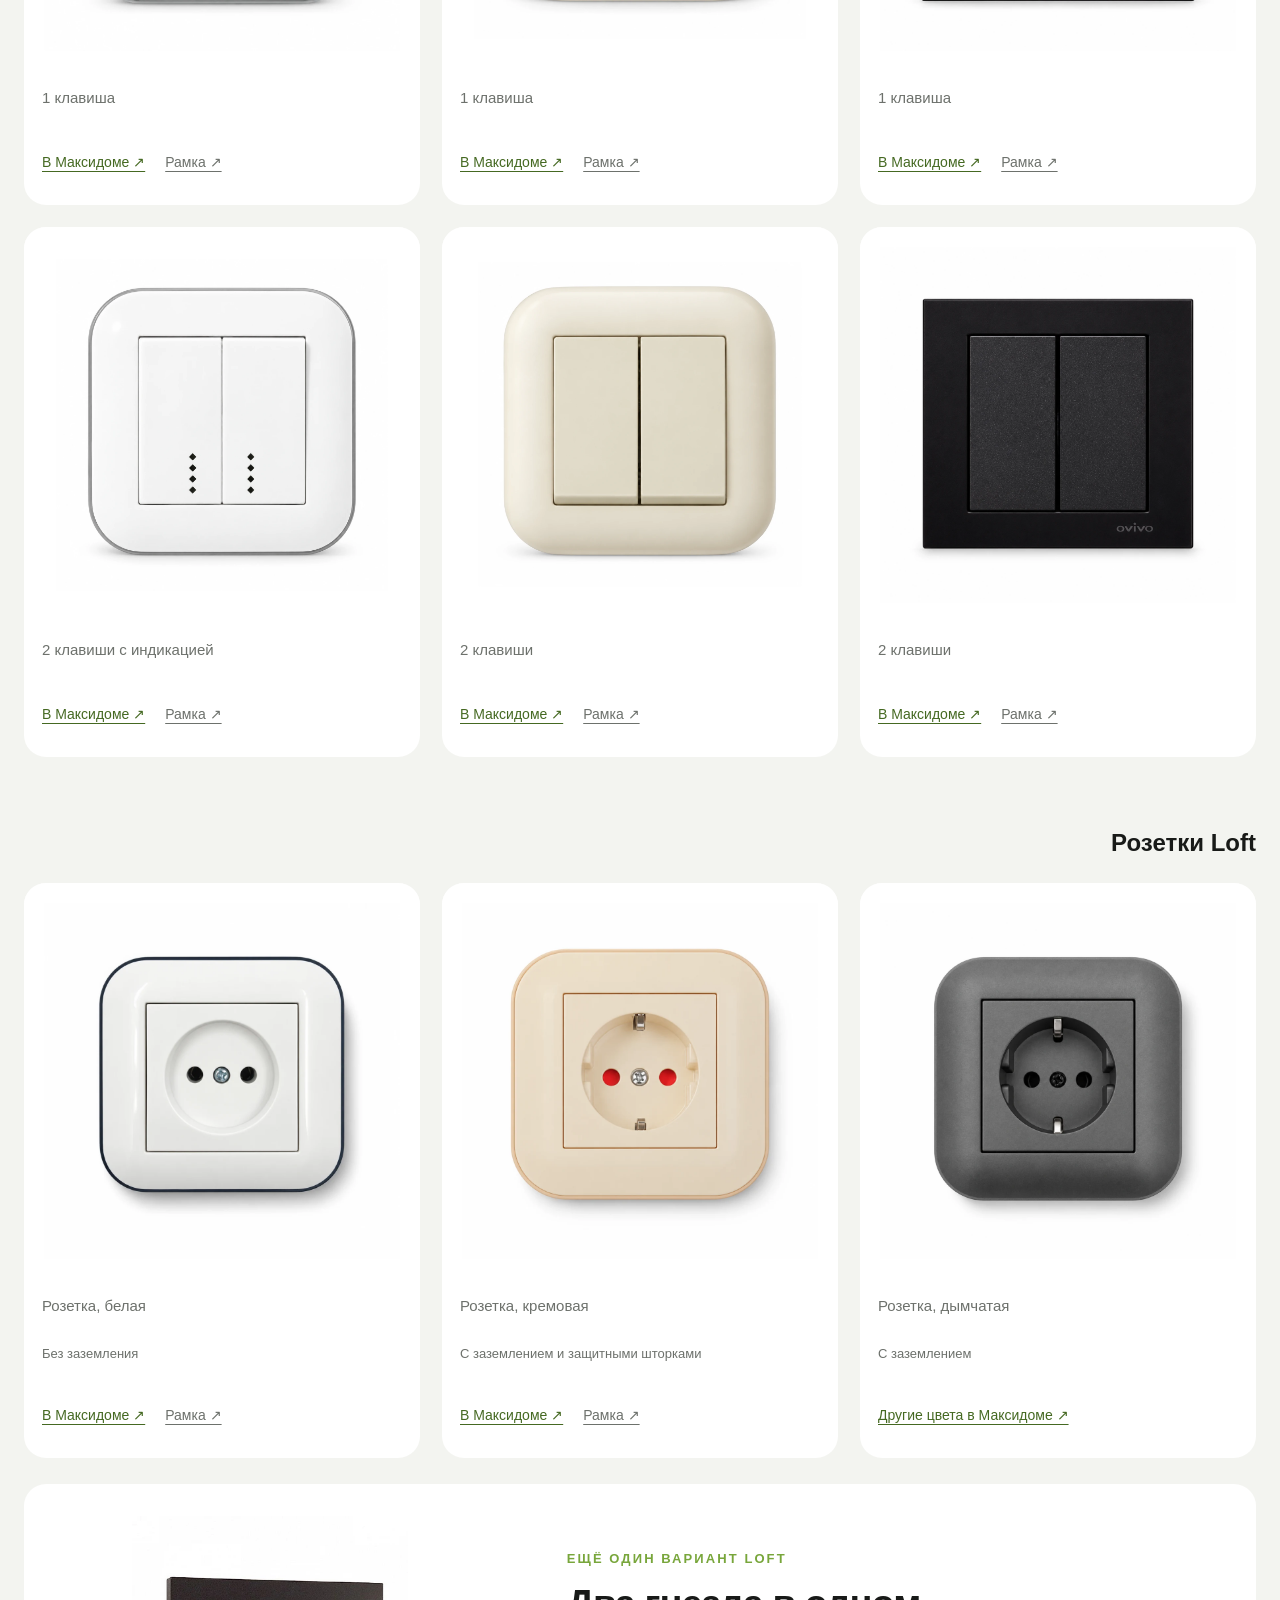
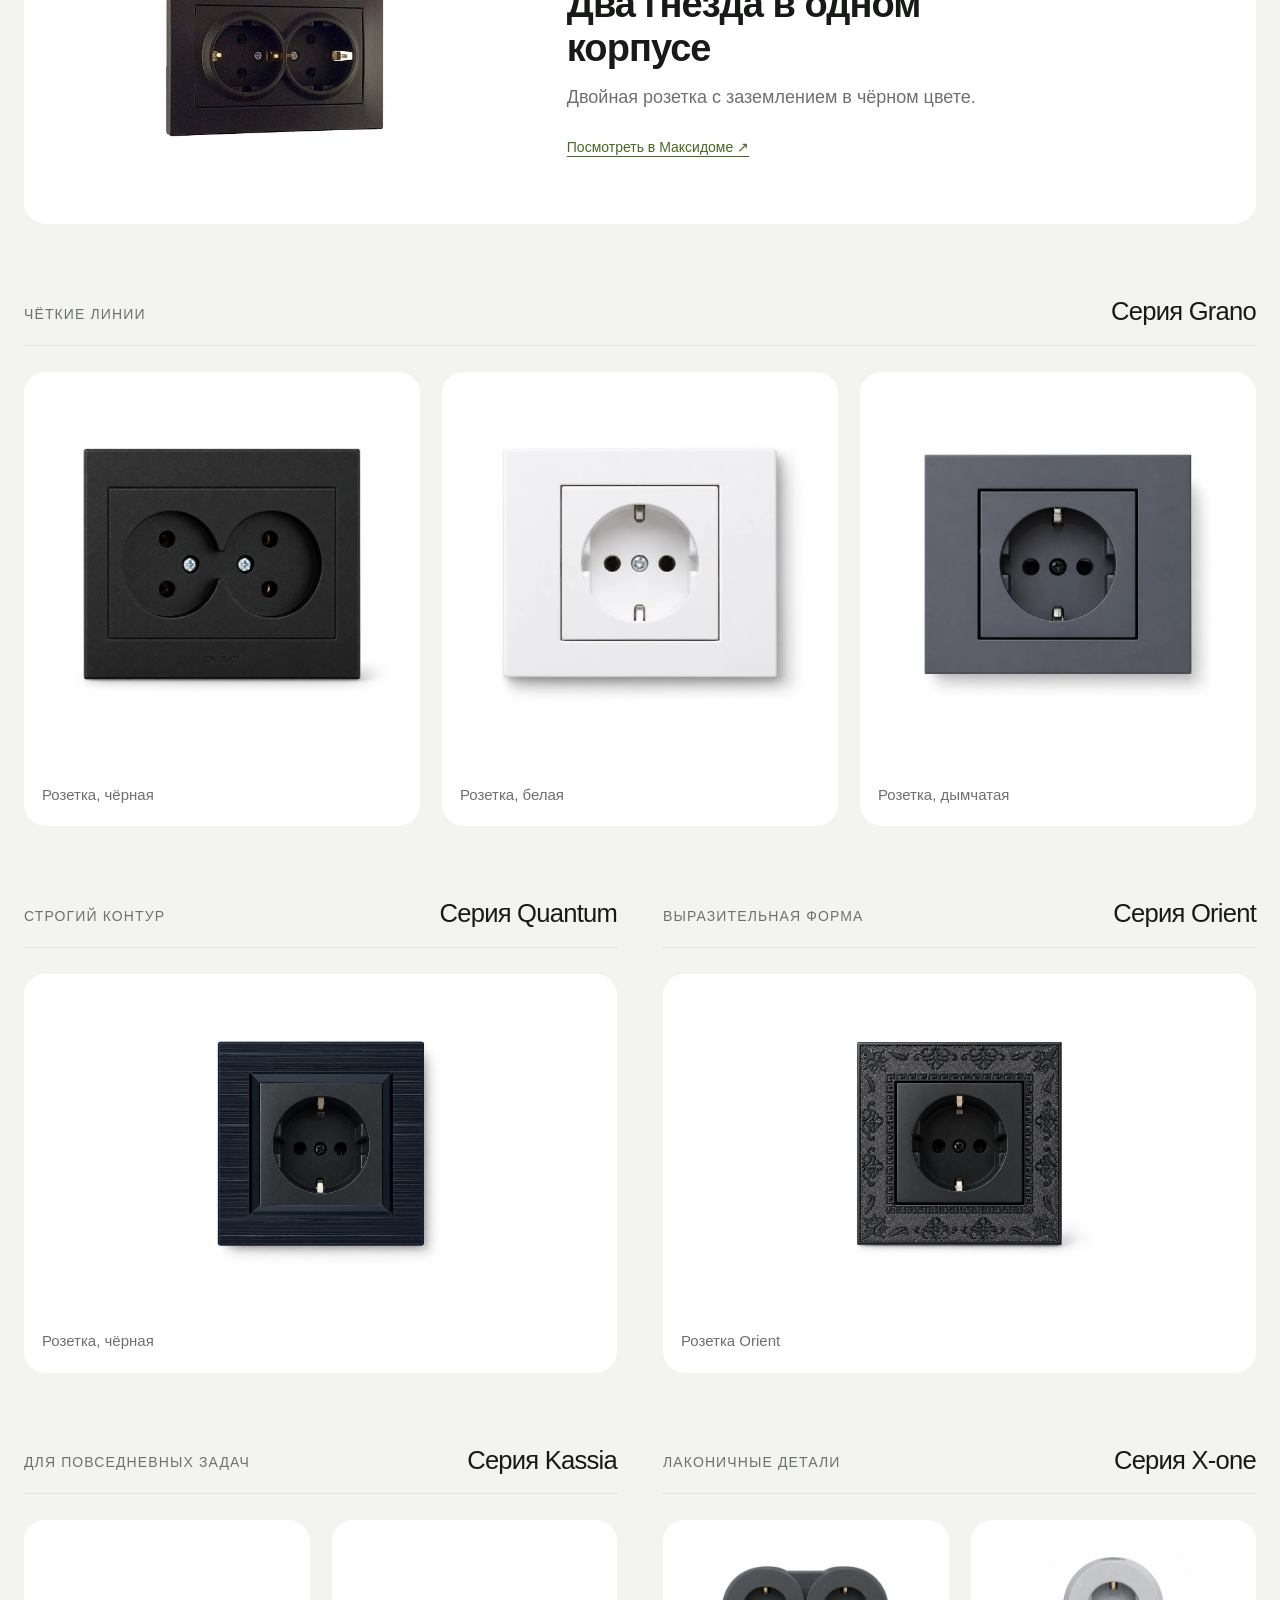
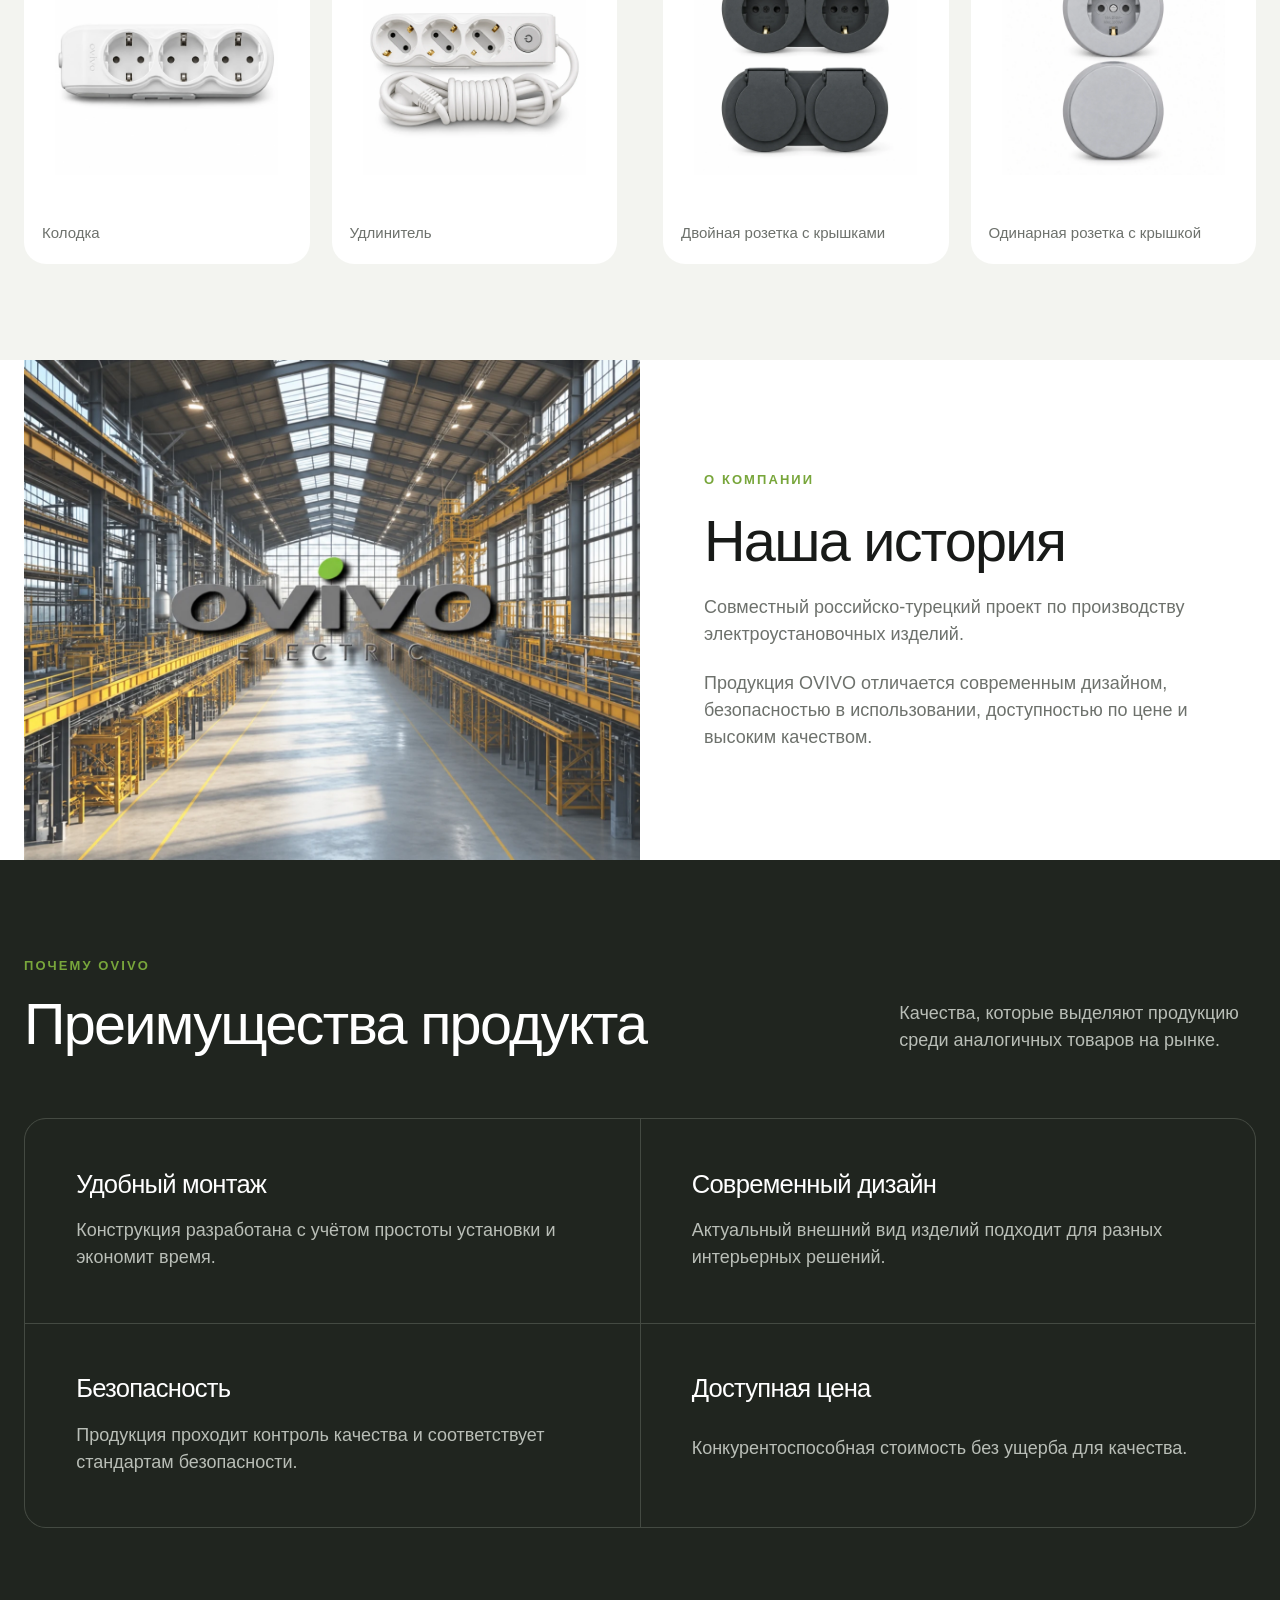
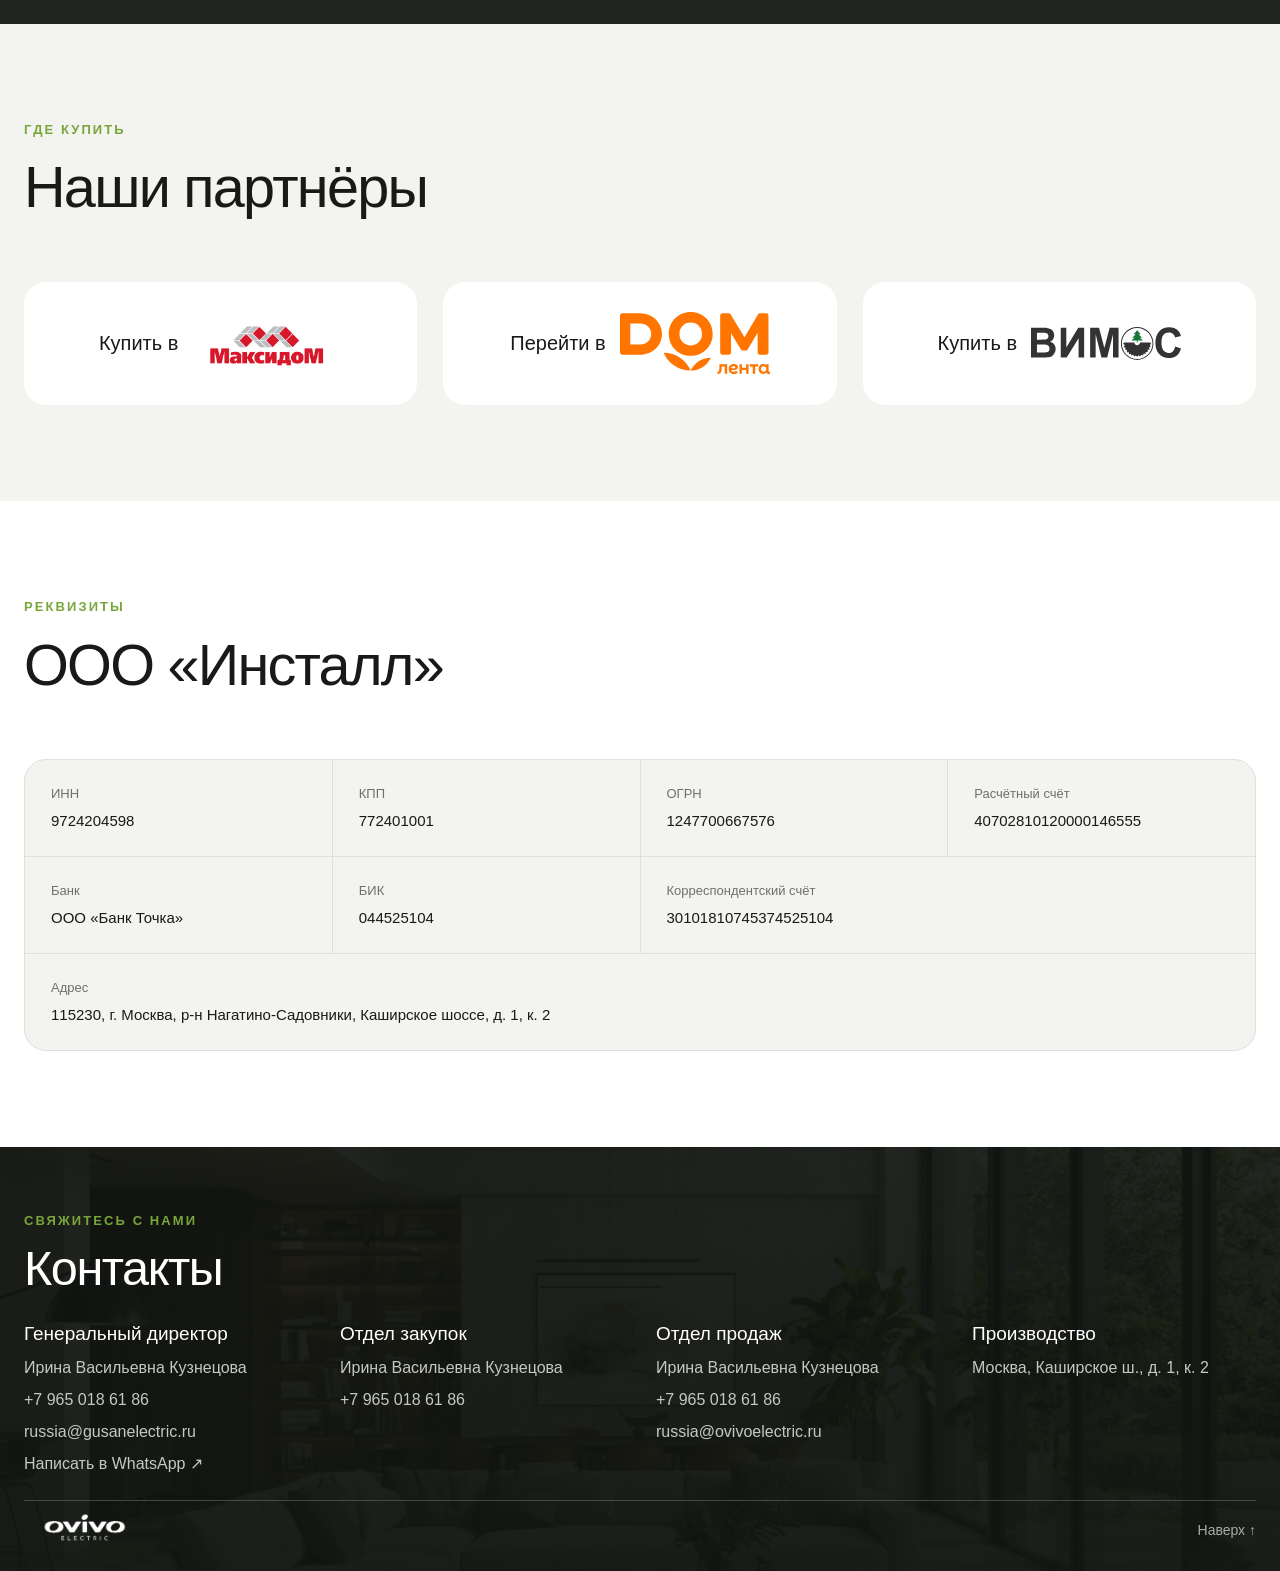
==== commit 24ed04b2: "Обновить каталог OVIVO, фотографии и контакты" ====
--- a/index.html
+++ b/index.html
@@ -24,13 +24,13 @@
     <link rel="icon" href="./assets/images/favicon.svg" type="image/svg+xml" />
     <link
       rel="preload"
-      href="./assets/images/hero-background.webp"
+      href="./assets/images/hero-background-mirrored.webp"
       as="image"
       type="image/webp"
       fetchpriority="high"
     />
-    <link rel="stylesheet" href="./style.css?v=5" />
-    <script src="script.js" defer></script>
+    <link rel="stylesheet" href="./style.css?v=10" />
+    <script src="script.js?v=2" defer></script>
     <script type="application/ld+json">
       {
         "@context": "https://schema.org",
@@ -51,7 +51,7 @@
             "value": "1247700667576"
           }
         ],
-        "telephone": "+7-499-611-10-92",
+        "telephone": "+7-965-018-61-86",
         "email": "russia@ovivoelectric.ru",
         "address": {
           "@type": "PostalAddress",
@@ -85,7 +85,6 @@
       <nav id="main-menu" class="main-nav" aria-label="Основная навигация">
         <a href="#catalog">Каталог</a>
         <a href="#about">О компании</a>
-        <a href="#news">Новости</a>
         <a href="#partners">Где купить</a>
         <a href="#contacts">Контакты</a>
       </nav>
@@ -98,7 +97,7 @@
             <path d="m4 8 8 6 8-6" />
           </svg></a
         >
-        <a href="tel:+74996111092" aria-label="Позвонить"
+        <a href="tel:+79650186186" aria-label="Позвонить"
           ><svg viewBox="0 0 24 24" aria-hidden="true" focusable="false">
             <path
               d="M7.2 3.5 4.6 4.8c-.8.4-1.2 1.3-1 2.2 1.2 6.7 6.7 12.2 13.4 13.4.9.2 1.8-.2 2.2-1l1.3-2.6-4.5-2.1-1.3 2.1c-3.3-1.2-6.3-4.2-7.5-7.5L9.3 8z"
@@ -121,44 +120,6 @@
         </div>
       </section>
 
-      <section class="intro section" aria-labelledby="intro-title">
-        <div class="section-heading">
-          <p class="eyebrow">Новый взгляд</p>
-          <h2 id="intro-title">Новый дизайн в электроустановочных изделиях</h2>
-        </div>
-        <div class="feature-grid">
-          <article class="feature-card">
-            <span class="feature-card__number">01</span>
-            <h3>Современный дизайн</h3>
-            <p>
-              Стильный и актуальный внешний вид гармонично впишется в любой
-              интерьер.
-            </p>
-          </article>
-          <article class="feature-card">
-            <span class="feature-card__number">02</span>
-            <h3>Лёгкость монтажа</h3>
-            <p>
-              Продуманная конструкция делает установку изделий быстрой и
-              удобной.
-            </p>
-          </article>
-          <article class="feature-card">
-            <span class="feature-card__number">03</span>
-            <h3>Безопасность</h3>
-            <p>
-              Продукция соответствует необходимым стандартам безопасной
-              эксплуатации.
-            </p>
-          </article>
-        </div>
-        <p class="statement">
-          OVIVO — это современные решения для электроснабжения вашего
-          пространства. Мы объединяем передовые технологии, эргономичный дизайн
-          и безупречное качество.
-        </p>
-      </section>
-
       <section
         id="catalog"
         class="catalog section section--soft"
@@ -175,72 +136,75 @@
         </div>
 
         <article class="collection" aria-labelledby="loft-title">
-          <div class="collection__heading">
-            <p>Мягкая геометрия</p>
-            <h3 id="loft-title">Серия Loft</h3>
-          </div>
-          <div class="product-grid">
-            <figure>
-              <img
-                src="./assets/images/loft-switch-smoke.webp"
-                width="1080"
-                height="1080"
-                alt="Выключатель Loft дымчатого цвета"
-                loading="lazy"
-              />
-              <figcaption>Выключатель, дымчатый</figcaption>
-            </figure>
-            <figure>
-              <img
-                src="./assets/images/loft-socket-smoke.webp"
-                width="1080"
-                height="1080"
-                alt="Розетка Loft дымчатого цвета"
-                loading="lazy"
-              />
-              <figcaption>Розетка, дымчатая</figcaption>
-            </figure>
-            <figure>
-              <img
-                src="./assets/images/loft-switch-white.webp"
-                width="1080"
-                height="1080"
-                alt="Выключатель Loft белого цвета"
-                loading="lazy"
-              />
-              <figcaption>Выключатель, белый</figcaption>
-            </figure>
-            <figure>
-              <img
-                src="./assets/images/loft-socket-white.webp"
-                width="1080"
-                height="1080"
-                alt="Розетка Loft белого цвета"
-                loading="lazy"
-              />
-              <figcaption>Розетка, белая</figcaption>
-            </figure>
-            <figure>
-              <img
-                src="./assets/images/loft-switch-beige.webp"
-                width="1080"
-                height="1080"
-                alt="Выключатель Loft бежевого цвета"
-                loading="lazy"
-              />
-              <figcaption>Выключатель, бежевый</figcaption>
-            </figure>
-            <figure>
-              <img
-                src="./assets/images/loft-socket-beige.webp"
-                width="1080"
-                height="1080"
-                alt="Розетка Loft бежевого цвета"
-                loading="lazy"
-              />
-              <figcaption>Розетка, бежевая</figcaption>
-            </figure>
-          </div>
+          <div class="collection__heading"><p>Мягкая геометрия</p><h3 id="loft-title">Серия Loft</h3></div>
+          <p class="collection-note">На фото — изделия с рамками. Механизмы и рамки продаются отдельно.</p>
+          <div class="loft-colors" id="loft-switches">
+          <section class="color-group" aria-labelledby="loft-white"><div class="color-group__heading"><h4 id="loft-white"><span class="color-swatch color-swatch--white" aria-hidden="true"></span>Белый</h4></div><div class="product-grid">
+          <figure class="switch-card">
+                <img src="./assets/images/loft-white-single-framed.webp" width="1080" height="1080" alt="Выключатель OVIVO Loft, 1 клавиша, белый, с рамкой" loading="lazy" />
+                <figcaption><span class="product-title">1 клавиша</span><div class="product-links">
+                  <a class="product-source" href="https://www.maxidom.ru/catalog/vyklyuchateli-vstraivaemye/1001430035/" target="_blank" rel="noopener noreferrer" aria-label="Выключатель OVIVO Loft, 1 клавиша, белый, с рамкой в Максидоме — откроется в новой вкладке">В Максидоме ↗</a>
+                  <a class="product-source" href="https://www.maxidom.ru/catalog/ramki-dlya-rozetok-vyklyuchateley-nakladki-dekorativnye/1001430059/" target="_blank" rel="noopener noreferrer" aria-label="Рамка Loft, белый, в Максидоме — откроется в новой вкладке">Рамка ↗</a>
+                </div></figcaption>
+              </figure>
+          <figure class="switch-card">
+                <img src="./assets/images/loft-white-double-framed.webp" width="1080" height="1080" alt="Выключатель OVIVO Loft, 2 клавиши с индикацией, белый, с рамкой" loading="lazy" />
+                <figcaption><span class="product-title">2 клавиши с индикацией</span><div class="product-links">
+                  <a class="product-source" href="https://www.maxidom.ru/catalog/vyklyuchateli-vstraivaemye/1001430041/" target="_blank" rel="noopener noreferrer" aria-label="Выключатель OVIVO Loft, 2 клавиши с индикацией, белый, с рамкой в Максидоме — откроется в новой вкладке">В Максидоме ↗</a>
+                  <a class="product-source" href="https://www.maxidom.ru/catalog/ramki-dlya-rozetok-vyklyuchateley-nakladki-dekorativnye/1001430059/" target="_blank" rel="noopener noreferrer" aria-label="Рамка Loft, белый, в Максидоме — откроется в новой вкладке">Рамка ↗</a>
+                </div></figcaption>
+              </figure>
+          </div></section>
+          <section class="color-group" aria-labelledby="loft-cream"><div class="color-group__heading"><h4 id="loft-cream"><span class="color-swatch color-swatch--cream" aria-hidden="true"></span>Крем</h4></div><div class="product-grid">
+          <figure class="switch-card">
+                <img src="./assets/images/loft-cream-single-framed.webp" width="1080" height="1080" alt="Выключатель OVIVO Loft, 1 клавиша, кремовый, с рамкой" loading="lazy" />
+                <figcaption><span class="product-title">1 клавиша</span><div class="product-links">
+                  <a class="product-source" href="https://www.maxidom.ru/catalog/vyklyuchateli-vstraivaemye/1001430036/" target="_blank" rel="noopener noreferrer" aria-label="Выключатель OVIVO Loft, 1 клавиша, кремовый, с рамкой в Максидоме — откроется в новой вкладке">В Максидоме ↗</a>
+                  <a class="product-source" href="https://www.maxidom.ru/catalog/ramki-dlya-rozetok-vyklyuchateley-nakladki-dekorativnye/1001430060/" target="_blank" rel="noopener noreferrer" aria-label="Рамка Loft, кремовый, в Максидоме — откроется в новой вкладке">Рамка ↗</a>
+                </div></figcaption>
+              </figure>
+          <figure class="switch-card">
+                <img src="./assets/images/loft-cream-double-framed.webp" width="1080" height="1080" alt="Выключатель OVIVO Loft, 2 клавиши, кремовый, с рамкой" loading="lazy" />
+                <figcaption><span class="product-title">2 клавиши</span><div class="product-links">
+                  <a class="product-source" href="https://www.maxidom.ru/catalog/vyklyuchateli-vstraivaemye/1001430040/" target="_blank" rel="noopener noreferrer" aria-label="Выключатель OVIVO Loft, 2 клавиши, кремовый, с рамкой в Максидоме — откроется в новой вкладке">В Максидоме ↗</a>
+                  <a class="product-source" href="https://www.maxidom.ru/catalog/ramki-dlya-rozetok-vyklyuchateley-nakladki-dekorativnye/1001430060/" target="_blank" rel="noopener noreferrer" aria-label="Рамка Loft, кремовый, в Максидоме — откроется в новой вкладке">Рамка ↗</a>
+                </div></figcaption>
+              </figure>
+          </div></section>
+          <section class="color-group" aria-labelledby="loft-black"><div class="color-group__heading"><h4 id="loft-black"><span class="color-swatch color-swatch--black" aria-hidden="true"></span>Чёрный</h4></div><div class="product-grid">
+          <figure class="switch-card">
+                <img src="./assets/images/loft-black-single-framed.webp" width="1080" height="1080" alt="Выключатель OVIVO Loft, 1 клавиша, чёрный, с рамкой" loading="lazy" />
+                <figcaption><span class="product-title">1 клавиша</span><div class="product-links">
+                  <a class="product-source" href="https://www.maxidom.ru/catalog/vyklyuchateli-vstraivaemye/1001453058/" target="_blank" rel="noopener noreferrer" aria-label="Выключатель OVIVO Loft, 1 клавиша, чёрный, с рамкой в Максидоме — откроется в новой вкладке">В Максидоме ↗</a>
+                  <a class="product-source" href="https://www.maxidom.ru/catalog/ramki-dlya-rozetok-vyklyuchateley-nakladki-dekorativnye/1001548038/" target="_blank" rel="noopener noreferrer" aria-label="Рамка Loft, чёрный, в Максидоме — откроется в новой вкладке">Рамка ↗</a>
+                </div></figcaption>
+              </figure>
+          <figure class="switch-card">
+                <img src="./assets/images/loft-black-double-framed.webp" width="1080" height="1080" alt="Выключатель OVIVO Loft, 2 клавиши, чёрный, с рамкой" loading="lazy" />
+                <figcaption><span class="product-title">2 клавиши</span><div class="product-links">
+                  <a class="product-source" href="https://www.maxidom.ru/catalog/vyklyuchateli-vstraivaemye/1001453059/" target="_blank" rel="noopener noreferrer" aria-label="Выключатель OVIVO Loft, 2 клавиши, чёрный, с рамкой в Максидоме — откроется в новой вкладке">В Максидоме ↗</a>
+                  <a class="product-source" href="https://www.maxidom.ru/catalog/ramki-dlya-rozetok-vyklyuchateley-nakladki-dekorativnye/1001548038/" target="_blank" rel="noopener noreferrer" aria-label="Рамка Loft, чёрный, в Максидоме — откроется в новой вкладке">Рамка ↗</a>
+                </div></figcaption>
+              </figure>
+          </div></section>
+          </div>
+          <section class="loft-sockets" id="loft-sockets" aria-labelledby="loft-sockets-title">
+            <h4 id="loft-sockets-title">Розетки Loft</h4>
+            <div class="product-grid">
+              <figure><img src="./assets/images/loft-socket-white.webp" width="1080" height="1080" alt="Розетка Loft белая с рамкой" loading="lazy" /><figcaption><span class="product-title">Розетка, белая</span><span class="product-note">Без заземления</span><div class="product-links"><a class="product-source" href="https://www.maxidom.ru/catalog/rozetki-vstraivaemye/1001430049/" target="_blank" rel="noopener noreferrer" aria-label="Белая розетка Loft без заземления в Максидоме — откроется в новой вкладке">В Максидоме ↗</a><a class="product-source" href="https://www.maxidom.ru/catalog/ramki-dlya-rozetok-vyklyuchateley-nakladki-dekorativnye/1001430061/" target="_blank" rel="noopener noreferrer" aria-label="Рамка Loft белая с чёрным кантом в Максидоме — откроется в новой вкладке">Рамка ↗</a></div></figcaption></figure>
+              <figure><img src="./assets/images/loft-socket-beige.webp" width="1080" height="1080" alt="Розетка Loft кремовая с заземлением и защитными шторками, с рамкой" loading="lazy" /><figcaption><span class="product-title">Розетка, кремовая</span><span class="product-note">С заземлением и защитными шторками</span><div class="product-links"><a class="product-source" href="https://www.maxidom.ru/catalog/rozetki-vstraivaemye/1001430054/" target="_blank" rel="noopener noreferrer" aria-label="Кремовая розетка Loft с заземлением и защитными шторками в Максидоме — откроется в новой вкладке">В Максидоме ↗</a><a class="product-source" href="https://www.maxidom.ru/catalog/ramki-dlya-rozetok-vyklyuchateley-nakladki-dekorativnye/1001430060/" target="_blank" rel="noopener noreferrer" aria-label="Кремовая рамка Loft в Максидоме — откроется в новой вкладке">Рамка ↗</a></div></figcaption></figure>
+              <figure><img src="./assets/images/loft-socket-smoke.webp" width="1080" height="1080" alt="Розетка Loft дымчатая с рамкой" loading="lazy" /><figcaption><span class="product-title">Розетка, дымчатая</span><span class="product-note">С заземлением</span><div class="product-links"><a class="product-source product-source--alternatives" href="https://www.maxidom.ru/colls/5785/" target="_blank" rel="noopener noreferrer" aria-label="Другие цвета серии Loft в Максидоме — откроется в новой вкладке">Другие цвета в Максидоме ↗</a></div></figcaption></figure>
+            </div>
+          </section>
+          <figure class="product-feature">
+            <img src="./assets/images/loft-double-black.webp" width="446" height="446" alt="Двойная чёрная розетка OVIVO Loft с заземлением" loading="lazy" />
+            <figcaption>
+              <p class="eyebrow">Ещё один вариант Loft</p>
+              <h4>Два гнезда в одном корпусе</h4>
+              <p>Двойная розетка с заземлением в чёрном цвете.</p>
+              <a class="product-source" href="https://www.maxidom.ru/catalog/rozetki-vstraivaemye/1001548042/" target="_blank" rel="noopener noreferrer">Посмотреть в Максидоме ↗</a>
+            </figcaption>
+          </figure>
         </article>
 
         <article class="collection" aria-labelledby="grano-title">
@@ -248,17 +212,8 @@
             <p>Чёткие линии</p>
             <h3 id="grano-title">Серия Grano</h3>
           </div>
-          <div class="product-grid">
-            <figure>
-              <img
-                src="./assets/images/grano-switch-black.webp"
-                width="1080"
-                height="1080"
-                alt="Выключатель Grano чёрного цвета"
-                loading="lazy"
-              />
-              <figcaption>Выключатель, чёрный</figcaption>
-            </figure>
+          <div class="product-grid product-grid--balanced">
+
             <figure>
               <img
                 src="./assets/images/grano-socket-black.webp"
@@ -269,16 +224,7 @@
               />
               <figcaption>Розетка, чёрная</figcaption>
             </figure>
-            <figure>
-              <img
-                src="./assets/images/grano-switch-white.webp"
-                width="1080"
-                height="1080"
-                alt="Выключатель Grano белого цвета"
-                loading="lazy"
-              />
-              <figcaption>Выключатель, белый</figcaption>
-            </figure>
+
             <figure>
               <img
                 src="./assets/images/grano-socket-white.webp"
@@ -311,7 +257,7 @@
               <p>Строгий контур</p>
               <h3 id="quantum-title">Серия Quantum</h3>
             </div>
-            <div class="product-grid product-grid--two">
+            <div class="product-grid product-grid--single">
               <figure>
                 <img
                   src="./assets/images/quantum-socket-black.webp"
@@ -322,16 +268,7 @@
                 />
                 <figcaption>Розетка, чёрная</figcaption>
               </figure>
-              <figure>
-                <img
-                  src="./assets/images/quantum-switch-black.webp"
-                  width="1080"
-                  height="1080"
-                  alt="Выключатель Quantum чёрного цвета"
-                  loading="lazy"
-                />
-                <figcaption>Выключатель, чёрный</figcaption>
-              </figure>
+
             </div>
           </article>
           <article
@@ -342,7 +279,7 @@
               <p>Выразительная форма</p>
               <h3 id="orient-title">Серия Orient</h3>
             </div>
-            <div class="product-grid product-grid--two">
+            <div class="product-grid product-grid--single">
               <figure>
                 <img
                   src="./assets/images/orient-socket.webp"
@@ -353,16 +290,7 @@
                 />
                 <figcaption>Розетка Orient</figcaption>
               </figure>
-              <figure>
-                <img
-                  src="./assets/images/orient-switch.webp"
-                  width="1080"
-                  height="1080"
-                  alt="Выключатель Orient"
-                  loading="lazy"
-                />
-                <figcaption>Выключатель Orient</figcaption>
-              </figure>
+
             </div>
           </article>
         </div>
@@ -413,20 +341,20 @@
                   src="./assets/images/x-one-product.webp"
                   width="1080"
                   height="1080"
-                  alt="Изделие серии X-one"
+                  alt="Двойная розетка X-one: открытые гнёзда и закрытые крышки"
                   loading="lazy"
                 />
-                <figcaption>Серия X‑one</figcaption>
+                <figcaption>Двойная розетка с крышками</figcaption>
               </figure>
               <figure>
                 <img
                   src="./assets/images/x-one-interior.webp"
                   width="1080"
                   height="1080"
-                  alt="Изделие серии X-one в интерьере"
+                  alt="Одинарная розетка X-one: открытое гнездо и закрытая крышка"
                   loading="lazy"
                 />
-                <figcaption>Серия X‑one</figcaption>
+                <figcaption>Одинарная розетка с крышкой</figcaption>
               </figure>
             </div>
           </article>
@@ -450,8 +378,7 @@
           </p>
           <p>
             Продукция OVIVO отличается современным дизайном, безопасностью в
-            использовании, доступностью по цене и высоким качеством, что
-            подтверждено потребительским тестированием.
+            использовании, доступностью по цене и высоким качеством.
           </p>
         </div>
       </section>
@@ -497,26 +424,6 @@
             <p>Конкурентоспособная стоимость без ущерба для качества.</p>
           </article>
         </div>
-      </section>
-
-      <section id="news" class="news section" aria-labelledby="news-title">
-        <div class="news__content">
-          <p class="eyebrow">Новости</p>
-          <h2 id="news-title">Продукция OVIVO: качество и удобство</h2>
-          <p>
-            В 2024 году в Москве началось производство электроустановочных
-            изделий под брендом OVIVO. Продукция отличается современным
-            дизайном, удобством в монтаже и доступной ценой. Она получила
-            положительные оценки российских потребителей.
-          </p>
-        </div>
-        <img
-          src="./assets/images/news-interior.webp"
-          width="900"
-          height="1200"
-          alt="Современный интерьер с продукцией OVIVO"
-          loading="lazy"
-        />
       </section>
 
       <section
@@ -530,7 +437,7 @@
         </div>
         <div class="partner-grid">
           <a
-            href="https://www.maxidom.ru/search/catalog/?q=ovivo&amp;amount="
+            href="https://www.maxidom.ru/search/catalog/?q=ovivo"
             target="_blank"
             rel="noopener noreferrer"
             aria-label="Купить OVIVO в Максидоме"
@@ -542,19 +449,10 @@
               loading="lazy"
             /></a
           >
-          <a
-            href="https://obi.ru/search?search=ovivo"
-            target="_blank"
-            rel="noopener noreferrer"
-            aria-label="Купить OVIVO в OBI"
-            ><span>Купить в</span><img
-              src="./assets/images/partner-obi-logo.jpg"
-              width="1000"
-              height="416"
-              alt="OBI"
-              loading="lazy"
-            /></a
-          >
+          <a href="https://domlenta.ru/" target="_blank" rel="noopener noreferrer" aria-label="Открыть сайт ДОМ Лента">
+            <span>Перейти в</span>
+            <img src="./assets/images/partner-dom-lenta-logo.svg" width="83" height="35" alt="ДОМ Лента" loading="lazy" />
+          </a>
           <a
             href="https://vsevolojsk.vimos.ru/advanced-search?text=OVIVO&amp;cards-variant=vertical"
             target="_blank"
@@ -624,19 +522,19 @@
         <section aria-labelledby="director-title">
           <h3 id="director-title">Генеральный директор</h3>
           <p>Ирина Васильевна Кузнецова</p>
-          <a href="https://wa.me/79650186186">+7 965 018 61 86</a
-          ><a href="mailto:russia@gusanelectric.ru">russia@gusanelectric.ru</a>
+          <a href="tel:+79650186186">+7 965 018 61 86</a>
+          <a href="mailto:russia@gusanelectric.ru">russia@gusanelectric.ru</a>
+          <a href="https://wa.me/79650186186" target="_blank" rel="noopener noreferrer">Написать в WhatsApp ↗</a>
         </section>
         <section aria-labelledby="purchase-title">
           <h3 id="purchase-title">Отдел закупок</h3>
-          <p>Иванов Иван Иванович</p>
-          <a href="tel:+79000000000">+7 900 000 00 00</a>
-          <a href="mailto:electro@elektrotech.ru">electro@elektrotech.ru</a>
+          <p>Ирина Васильевна Кузнецова</p>
+          <a href="tel:+79650186186">+7 965 018 61 86</a>
         </section>
         <section aria-labelledby="sales-title">
           <h3 id="sales-title">Отдел продаж</h3>
-          <p>Иванов Иван Иванович</p>
-          <a href="tel:+74996111092">+7 499 611 10 92</a
+          <p>Ирина Васильевна Кузнецова</p>
+          <a href="tel:+79650186186">+7 965 018 61 86</a
           ><a href="mailto:russia@ovivoelectric.ru">russia@ovivoelectric.ru</a>
         </section>
         <section aria-labelledby="address-title">
--- a/style.css
+++ b/style.css
@@ -174,12 +174,13 @@
   color: white;
   background:
     linear-gradient(
-      90deg,
+      180deg,
       rgb(0 0 0 / 72%) 0%,
-      rgb(0 0 0 / 36%) 65%,
-      rgb(0 0 0 / 12%) 100%
+      rgb(0 0 0 / 45%) 35%,
+      rgb(0 0 0 / 4%) 67%,
+      rgb(0 0 0 / 4%) 100%
     ),
-    url("./assets/images/hero-background.webp") center / cover no-repeat;
+    url("./assets/images/hero-background-mirrored.webp") center / cover no-repeat;
 }
 
 .hero__content {
@@ -258,28 +259,6 @@
   color: var(--muted);
 }
 
-.feature-grid {
-  display: grid;
-  grid-template-columns: repeat(3, 1fr);
-  border-top: 1px solid var(--line);
-}
-
-.feature-card {
-  display: grid;
-  gap: 24px;
-  padding: 30px 34px 44px 0;
-  border-right: 1px solid var(--line);
-}
-
-.feature-card + .feature-card {
-  padding-left: 34px;
-}
-
-.feature-card:last-child {
-  border-right: 0;
-}
-
-.feature-card__number,
 .collection__heading p {
   color: var(--muted);
   font-size: 14px;
@@ -287,28 +266,20 @@
   text-transform: uppercase;
 }
 
-.feature-card p,
 .advantages-grid p {
   color: var(--muted);
 }
 
-.statement {
-  max-width: 980px;
-  margin: clamp(52px, 7vw, 92px) auto 0;
-  font-size: clamp(1.8rem, 3.3vw, 3.5rem);
-  line-height: 1.18;
-  letter-spacing: -0.025em;
-  text-align: center;
-}
-
 .catalog {
   display: grid;
+  grid-template-columns: minmax(0, 1fr);
   gap: 74px;
   min-width: 0;
 }
 
 .collection {
   display: grid;
+  grid-template-columns: minmax(0, 1fr);
   gap: 26px;
   min-width: 0;
 }
@@ -342,8 +313,15 @@
   width: 100%;
   height: auto;
   aspect-ratio: 1 / 1;
-  object-fit: cover;
+  object-fit: contain;
+  padding: 5%;
+  background: #fff;
   transition: transform 400ms ease;
+}
+
+.product-grid img[src*="kassia-"],
+.product-grid img[src*="x-one-"] {
+  padding: 11%;
 }
 
 .product-grid figure:hover img {
@@ -363,8 +341,7 @@
   min-width: 0;
 }
 
-.about,
-.news {
+.about {
   display: grid;
   grid-template-columns: 1fr 1fr;
   align-items: stretch;
@@ -375,16 +352,14 @@
   padding-bottom: 0;
 }
 
-.about > img,
-.news > img {
+.about > img {
   width: 100%;
   height: 100%;
   min-height: 500px;
   object-fit: cover;
 }
 
-.about__content,
-.news__content {
+.about__content {
   display: flex;
   flex-direction: column;
   justify-content: center;
@@ -392,8 +367,7 @@
   padding: clamp(40px, 5vw, 64px);
 }
 
-.about__content p:not(.eyebrow),
-.news__content p:not(.eyebrow) {
+.about__content p:not(.eyebrow) {
   color: var(--muted);
 }
 
@@ -425,33 +399,9 @@
   background: var(--dark);
 }
 
-.news {
-  height: auto;
-  overflow: hidden;
-  padding-top: clamp(64px, 7.5vw, 110px);
-  padding-bottom: clamp(64px, 7.5vw, 110px);
-  background: #e5e2dd;
-}
-
-.news > img {
-  order: 2;
-  height: 440px;
-  min-height: 0;
-  object-position: center;
-}
-
-.news h2 {
-  font-size: clamp(2.25rem, 3.5vw, 4rem);
-}
-
-.news__content {
-  padding: clamp(38px, 4.5vw, 58px);
-  padding-left: 0;
-}
-
 .partner-grid {
   display: grid;
-  grid-template-columns: repeat(3, 1fr);
+  grid-template-columns: repeat(3, minmax(0, 1fr));
   gap: 26px;
 }
 
@@ -488,7 +438,7 @@
   color: white;
   background:
     linear-gradient(rgb(17 21 17 / 92%), rgb(17 21 17 / 96%)),
-    url("./assets/images/footer-background.jpg") center / cover;
+    url("./assets/images/footer-background.webp") center / cover;
 }
 
 .footer-heading {
@@ -608,61 +558,61 @@
 }
 
 @media (prefers-reduced-motion: reduce) {
-  html {
-    scroll-behavior: auto;
-  }
-
-  .reveal,
-  .product-grid img,
-  .partner-grid a {
-    opacity: 1;
+html {
+  scroll-behavior: auto;
+}
+
+.reveal,
+.product-grid img,
+.partner-grid a {
+  opacity: 1;
     transform: none;
     transition: none;
-  }
+}
 }
 
 @media (max-width: 1050px) {
-  .site-header {
-    grid-template-columns: 150px 1fr 90px;
-  }
-
-  .main-nav {
-    gap: 18px;
-  }
-
-  .product-grid {
-    grid-template-columns: repeat(2, 1fr);
-  }
-
-  .partner-grid {
-    grid-template-columns: repeat(2, 1fr);
-  }
-
-  .footer-grid {
-    grid-template-columns: repeat(2, 1fr);
-  }
+.site-header {
+  grid-template-columns: 150px 1fr 90px;
+}
+
+.main-nav {
+  gap: 18px;
+}
+
+.product-grid {
+  grid-template-columns: repeat(2, 1fr);
+}
+
+.partner-grid {
+  grid-template-columns: repeat(2, 1fr);
+}
+
+.footer-grid {
+  grid-template-columns: repeat(2, 1fr);
+}
 }
 
 @media (max-width: 860px) {
-  .site-header {
-    grid-template-columns: 1fr auto;
+.site-header {
+  grid-template-columns: 1fr auto;
     min-height: 60px;
     padding: 7px 18px;
-  }
-
-  .logo {
-    width: 140px;
+}
+
+.logo {
+  width: 140px;
     height: 42px;
-  }
-
-  .logo img {
-    width: 190px;
+}
+
+.logo img {
+  width: 190px;
     height: 190px;
     transform: translate(-26px, -66px);
-  }
-
-  .menu-toggle {
-    display: grid;
+}
+
+.menu-toggle {
+  display: grid;
     width: 44px;
     height: 44px;
     padding: 0;
@@ -674,10 +624,10 @@
     font: inherit;
     font-size: 24px;
     cursor: pointer;
-  }
-
-  .main-nav {
-    position: absolute;
+}
+
+.main-nav {
+  position: absolute;
     top: 60px;
     right: 0;
     left: 0;
@@ -689,129 +639,75 @@
     border-bottom: 1px solid var(--line);
     background: white;
     box-shadow: 0 18px 35px rgb(0 0 0 / 10%);
-  }
-
-  .menu-open .main-nav {
-    display: flex;
-  }
-
-  .header-contacts {
-    display: none;
-  }
-
-  .hero {
-    min-height: 640px;
-    padding-top: 30px;
-  }
-
-  .section-heading--split,
-  .collection-pair,
-  .about,
-  .news {
-    grid-template-columns: 1fr;
-  }
-
-  .news {
-    height: auto;
-    overflow: visible;
-  }
-
-  .feature-grid {
-    grid-template-columns: 1fr;
-  }
-
-  .feature-card,
-  .feature-card + .feature-card {
-    padding: 28px 0;
-    border-right: 0;
-    border-bottom: 1px solid var(--line);
-  }
-
-  .about > img,
-  .news > img {
-    min-height: 380px;
-  }
-
-  .about__content,
-  .news__content {
-    padding: 50px 24px;
-  }
-
-  .about__content {
-    padding-right: 0;
+}
+
+.menu-open .main-nav {
+  display: flex;
+}
+
+.header-contacts {
+  display: none;
+}
+
+.section-heading--split,
+.collection-pair,
+.about {
+  grid-template-columns: 1fr;
+}
+
+.about > img {
+  min-height: 380px;
+}
+
+.about__content {
+  padding: 50px 24px;
+}
+
+.about__content {
+  padding-right: 0;
     padding-left: 0;
-  }
-
-  .news__content {
-    padding-right: 0;
-    padding-left: 0;
-  }
-
-  .news > img {
-    order: 0;
-    height: 340px;
-    min-height: 340px;
-  }
-
-  .partner-grid {
-    grid-template-columns: 1fr;
-  }
+}
+
+.partner-grid {
+  grid-template-columns: 1fr;
+}
 }
 
 @media (max-width: 640px) {
-  body {
-    font-size: 17px;
-  }
-
-  .hero {
-    min-height: 620px;
-    padding-top: 24px;
-    background-position: 61% center;
-  }
-
-  .hero__content {
-    gap: 16px;
-  }
-
-  .hero h1 {
-    font-size: 1.9rem;
+body {
+  font-size: 17px;
+}
+
+.hero__content {
+  gap: 16px;
+}
+
+.hero h1 {
+  font-size: 1.9rem;
     line-height: 1.08;
     letter-spacing: -0.035em;
-  }
-
-  .hero .eyebrow {
-    font-size: 13px;
-  }
-
-  .hero__content > p:not(.eyebrow) {
-    font-size: 0.95rem;
-  }
-
-  .news > img {
-    height: 300px;
-    min-height: 300px;
-  }
-
-  .news__content {
-    padding: 40px 0;
-  }
-
-  .news h2 {
-    font-size: 2.1rem;
-  }
-
-  .catalog {
-    gap: 58px;
-  }
-
-  .collection__heading {
-    align-items: flex-start;
+}
+
+.hero .eyebrow {
+  font-size: 13px;
+}
+
+.hero__content > p:not(.eyebrow) {
+  font-size: 0.95rem;
+}
+
+.catalog {
+  gap: 58px;
+}
+
+.collection__heading {
+  align-items: flex-start;
     flex-direction: column-reverse;
-  }
-
-  .product-grid,
-  .product-grid--two {
-    display: flex;
+}
+
+.product-grid,
+.product-grid--two {
+  display: flex;
     gap: 14px;
     margin-right: -24px;
     padding-right: 24px;
@@ -819,111 +715,335 @@
     overscroll-behavior-inline: contain;
     scroll-snap-type: x mandatory;
     scrollbar-width: none;
-  }
-
-  .product-grid::-webkit-scrollbar {
-    display: none;
-  }
-
-  .product-grid figure {
-    flex: 0 0 100%;
+}
+
+.product-grid::-webkit-scrollbar {
+  display: none;
+}
+
+.product-grid figure {
+  flex: 0 0 100%;
     min-width: 0;
     scroll-snap-align: start;
     scroll-snap-stop: always;
-  }
-
-  .advantages-grid {
-    grid-template-columns: 1fr;
-  }
-
-  .partner-grid a {
-    grid-template-columns: auto minmax(100px, 150px);
+}
+
+.advantages-grid {
+  grid-template-columns: 1fr;
+}
+
+.partner-grid a {
+  grid-template-columns: auto minmax(100px, 150px);
     gap: 14px;
     padding: 22px;
-  }
-
-  .partner-grid span {
-    font-size: 17px;
-  }
-
-  .footer-grid,
-  .footer-bottom {
-    grid-template-columns: 1fr;
-  }
-
-  .site-footer {
-    padding: 40px 24px 20px;
-  }
-
-  .footer-heading {
-    margin-bottom: 26px;
-  }
-
-  .footer-heading h2 {
-    font-size: 2.25rem;
-  }
-
-  .footer-grid {
-    gap: 20px;
-  }
-
-  .footer-grid section {
-    gap: 8px;
-  }
-
-  .footer-grid h3 {
-    font-size: 17px;
-  }
-
-  .footer-grid p,
-  .footer-grid a,
-  .footer-grid address {
-    font-size: 14px;
+}
+
+.partner-grid span {
+  font-size: 17px;
+}
+
+.footer-grid,
+.footer-bottom {
+  grid-template-columns: 1fr;
+}
+
+.site-footer {
+  padding: 40px 24px 20px;
+}
+
+.footer-heading {
+  margin-bottom: 26px;
+}
+
+.footer-heading h2 {
+  font-size: 2.25rem;
+}
+
+.footer-grid {
+  gap: 20px;
+}
+
+.footer-grid section {
+  gap: 8px;
+}
+
+.footer-grid h3 {
+  font-size: 17px;
+}
+
+.footer-grid p,
+.footer-grid a,
+.footer-grid address {
+  font-size: 14px;
     line-height: 1.45;
-  }
-
-  .footer-grid a {
-    display: inline-flex;
+}
+
+.footer-grid a {
+  display: inline-flex;
     min-height: auto;
     align-items: center;
     padding: 0;
-  }
-
-  .footer-bottom a {
-    display: inline-flex;
+}
+
+.footer-bottom a {
+  display: inline-flex;
     min-height: 44px;
     align-items: center;
-  }
-
-  .legal-details__grid {
-    grid-template-columns: repeat(2, minmax(0, 1fr));
+}
+
+.legal-details__grid {
+  grid-template-columns: repeat(2, minmax(0, 1fr));
     gap: 1px;
-  }
-
-  .legal-details__grid div {
-    padding: 18px;
-  }
-
-  .legal-details__wide,
-  .legal-details__address {
-    grid-column: span 2;
-  }
-
-  .footer-bottom {
-    grid-template-columns: 1fr auto;
+}
+
+.legal-details__grid div {
+  padding: 18px;
+}
+
+.legal-details__wide,
+.legal-details__address {
+  grid-column: span 2;
+}
+
+.footer-bottom {
+  grid-template-columns: 1fr auto;
     align-items: center;
     gap: 16px;
     margin-top: 18px;
     padding-top: 10px;
-  }
-
-  .footer-bottom img {
-    width: 90px;
+}
+
+.footer-bottom img {
+  width: 90px;
     height: 28px;
-  }
-
-  .footer-bottom a {
-    min-height: auto;
+}
+
+.footer-bottom a {
+  min-height: auto;
     justify-self: end;
-  }
-}
+}
+}
+
+.loft-colors {
+  display: grid; grid-template-columns: repeat(3, minmax(0, 1fr)); gap: 22px;
+}
+
+.color-group {
+  min-width: 0;
+}
+
+.color-group__heading {
+  min-height: 0; padding: 0 2px 20px;
+}
+
+.color-group__heading h4 {
+  display: flex; align-items: center; gap: 10px; margin: 0 0 5px; font-size: 20px;
+}
+
+.color-group__heading p {
+  color: var(--muted); font-size: 14px;
+}
+
+.color-swatch {
+  width: 18px; height: 18px; border: 1px solid #c9cbc6; border-radius: 50%;
+}
+
+.color-swatch--white {
+  background: #fff;
+}
+
+.color-swatch--cream {
+  background: #e9dfca;
+}
+
+.loft-colors .product-grid {
+  display: grid; grid-template-columns: minmax(0, 1fr); gap: 22px; margin: 0; padding: 0; overflow: visible;
+}
+
+.loft-colors figure {
+  display: flex; flex-direction: column;
+}
+
+.loft-colors figcaption {
+  min-height: 126px;
+}
+
+.product-note {
+  display: block; margin-top: 5px; font-size: 13px;
+}
+
+.product-source {
+  display: inline-block; width: fit-content; margin-top: 12px; color: #456922; font-size: 14px; text-decoration: underline; text-underline-offset: 4px;
+}
+
+.product-source:hover {
+  color: var(--ink);
+}
+
+.product-feature {
+  display: grid; grid-template-columns: minmax(240px, .8fr) 1.2fr; align-items: center; overflow: hidden; border-radius: var(--radius); background: #fff;
+}
+
+.product-feature > img {
+  width: 100%; height: 340px; object-fit: contain; padding: 32px;
+}
+
+.product-feature figcaption {
+  display: grid; gap: 14px; padding: 34px 50px;
+}
+
+.product-feature h4 {
+  max-width: 420px; margin: 0; font-size: clamp(24px, 3vw, 38px); line-height: 1.15; letter-spacing: -.025em;
+}
+
+.product-feature figcaption > p:not(.eyebrow) {
+  color: var(--muted);
+}
+
+@media (min-width: 641px) {
+.product-grid--balanced {
+  display: flex; flex-wrap: wrap; justify-content: center;
+}
+
+.product-grid--balanced figure {
+  flex: 0 0 calc((100% - 44px) / 3);
+}
+}
+
+@media (min-width: 641px) and (max-width: 1050px) {
+.product-grid--balanced figure {
+  flex-basis: calc((100% - 22px) / 2);
+}
+}
+
+@media (max-width: 860px) {
+.hero {
+  flex-direction: column; gap: 30px; min-height: 0; padding: 30px 24px 0; background: #20251f;
+}
+
+.hero::after {
+  content: ''; display: block; flex-shrink: 0; width: calc(100% + 48px); margin-inline: -24px; aspect-ratio: 1672 / 941; background: url('./assets/images/hero-background-mirrored.webp') center / cover no-repeat;
+}
+
+.loft-colors {
+  grid-template-columns: minmax(0, 1fr); gap: 32px;
+}
+
+.loft-colors .product-grid {
+  grid-template-columns: repeat(2, minmax(0, 1fr)); gap: 14px;
+}
+
+.loft-colors figcaption {
+  padding: 12px 14px 18px; font-size: 14px;
+}
+
+.product-feature {
+  grid-template-columns: minmax(0, 1fr);
+}
+
+.product-feature > img {
+  height: 280px; padding: 26px;
+}
+
+.product-feature figcaption {
+  padding: 0 24px 30px;
+}
+}
+
+.collection-note {
+  max-width: 720px; margin: 0; color: var(--muted); font-size: 15px; line-height: 1.6;
+}
+
+.color-swatch--black {
+  background: #212121; border-color: #212121;
+}
+
+.product-links {
+  display: flex; flex-wrap: wrap; align-items: center; gap: 8px 20px; margin-top: 10px;
+}
+
+.product-links .product-source {
+  display: inline-flex; align-items: center; min-height: 44px; margin: 0;
+}
+
+.product-links .product-source:last-child {
+  color: var(--muted);
+}
+
+.product-source:focus-visible {
+  outline: 2px solid #456922; outline-offset: 5px; border-radius: 2px;
+}
+
+.loft-sockets {
+  margin-top: 42px;
+}
+
+.loft-sockets h4 {
+  margin: 0 0 22px; font-size: 24px; text-align: right;
+}
+
+.product-grid--single {
+  grid-template-columns: minmax(0, 1fr);
+}
+
+.product-grid--single img {
+  max-height: 340px;
+}
+
+.switch-card img[src*="loft-white-double"] {
+  padding: 8%;
+}
+
+.switch-card img[src*="loft-cream-single"] {
+  padding: 8%;
+}
+
+.product-title {
+  display: block; min-height: 44px;
+}
+
+#loft-switches {
+  scroll-margin-top: 90px;
+}
+
+.switch-card img[src*="loft-cream-double"] {
+  padding: 9%;
+}
+
+@media (max-width: 860px) {
+.collection-note {
+  font-size: 14px; margin-bottom: 24px;
+}
+
+.loft-colors figcaption {
+  min-height: 150px;
+}
+
+.product-links {
+  gap: 0 12px;
+}
+
+.product-links .product-source {
+  font-size: 13px;
+}
+}
+
+#loft-sockets {
+  scroll-margin-top: 95px;
+}
+
+.loft-sockets .product-note {
+  min-height: 40px;
+}
+
+.product-links .product-source--alternatives:last-child {
+  color: #456922;
+}
+
+.catalog > .section-heading { margin-bottom: 0; }
+a:focus-visible, button:focus-visible { outline: 2px solid var(--accent); outline-offset: 5px; }
+@media (max-width: 640px) {
+  .product-grid--single { display: grid; margin-right: 0; padding-right: 0; overflow: visible; }
+}
+
+.collection > *, .product-grid, .loft-sockets { min-width: 0; }
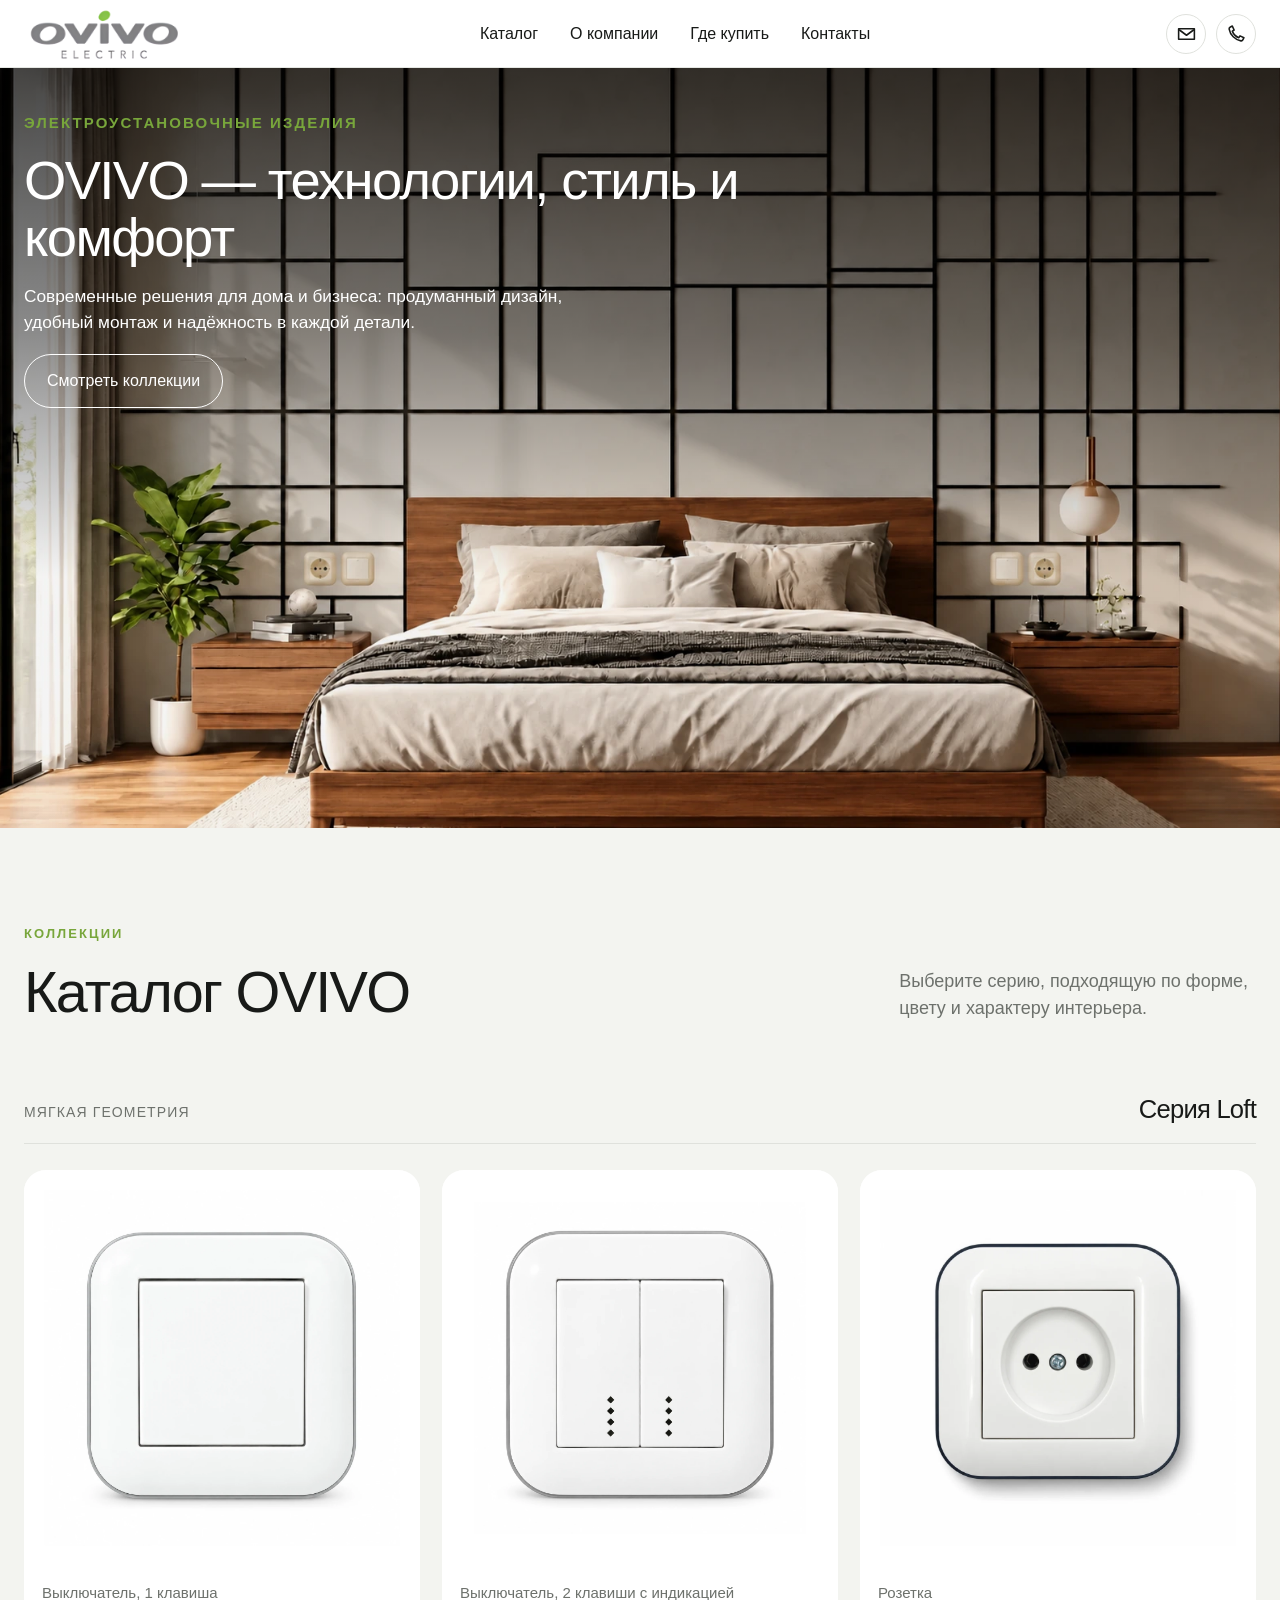
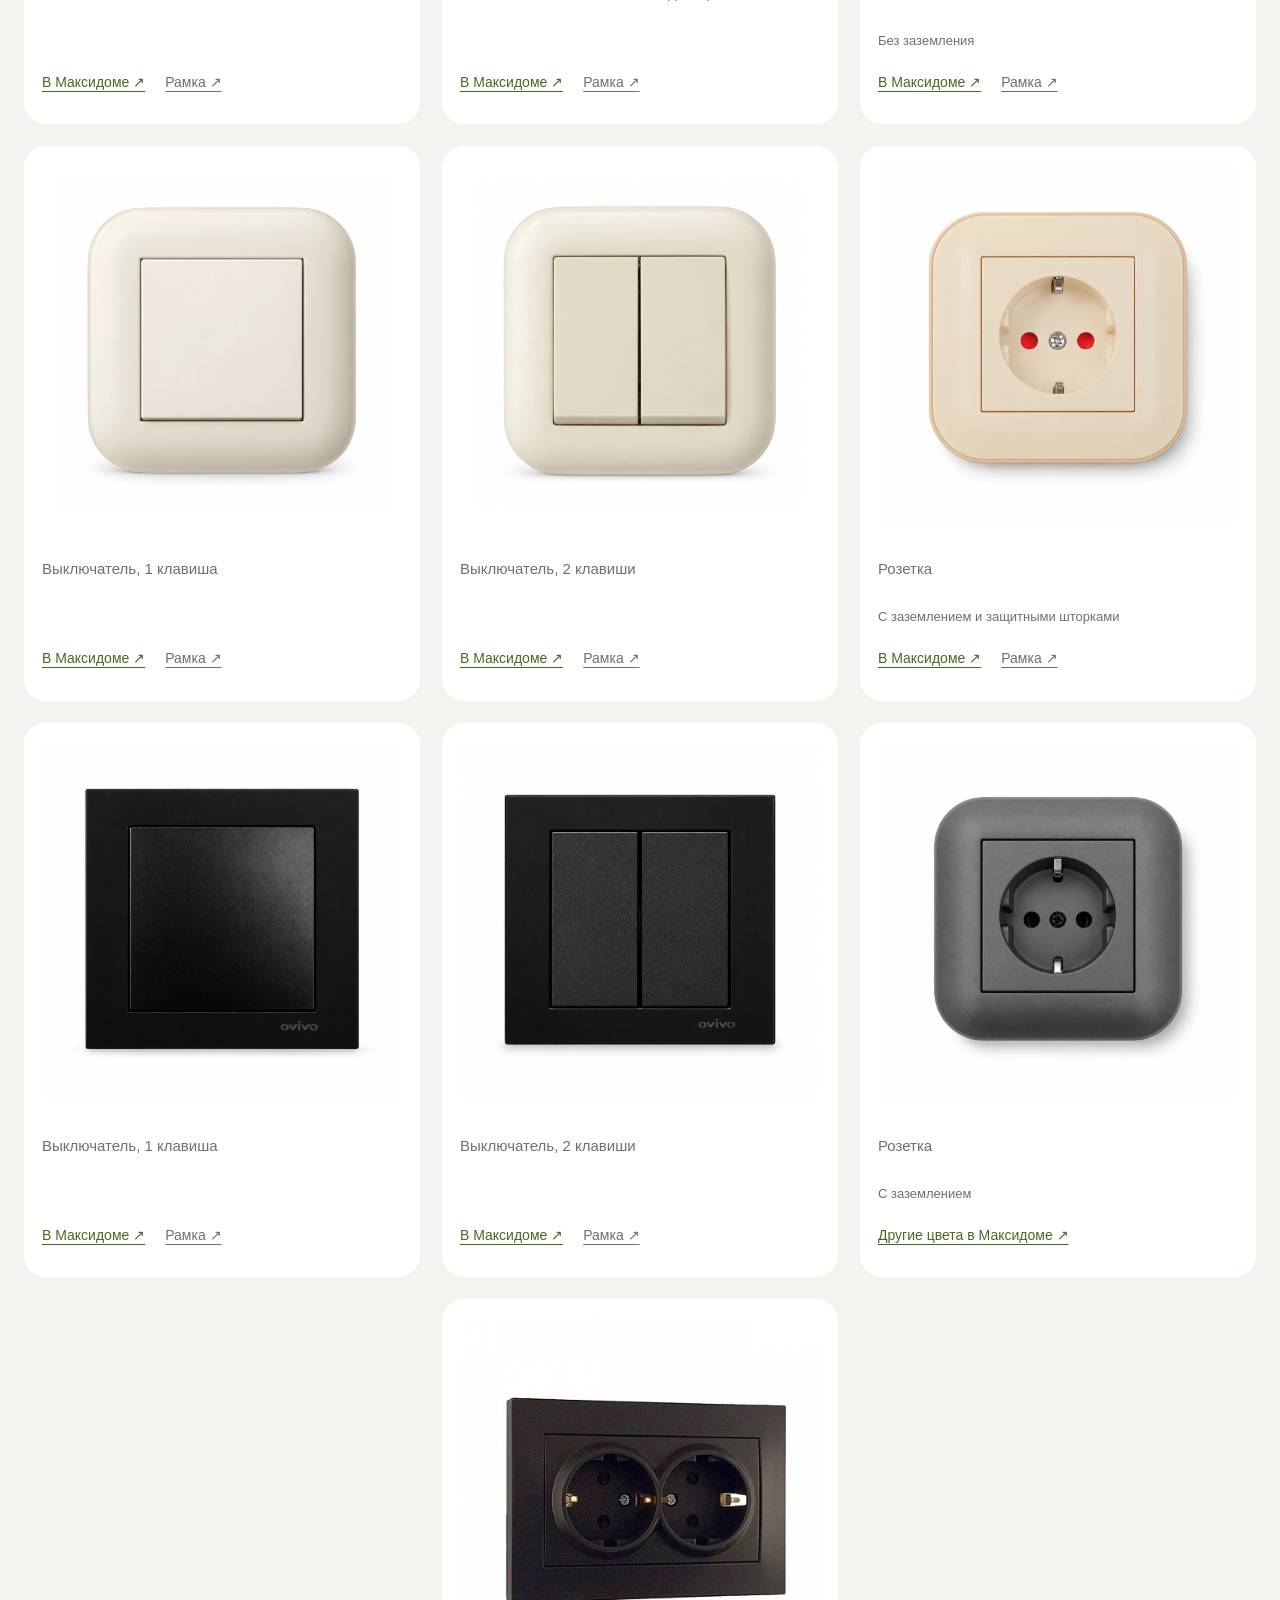
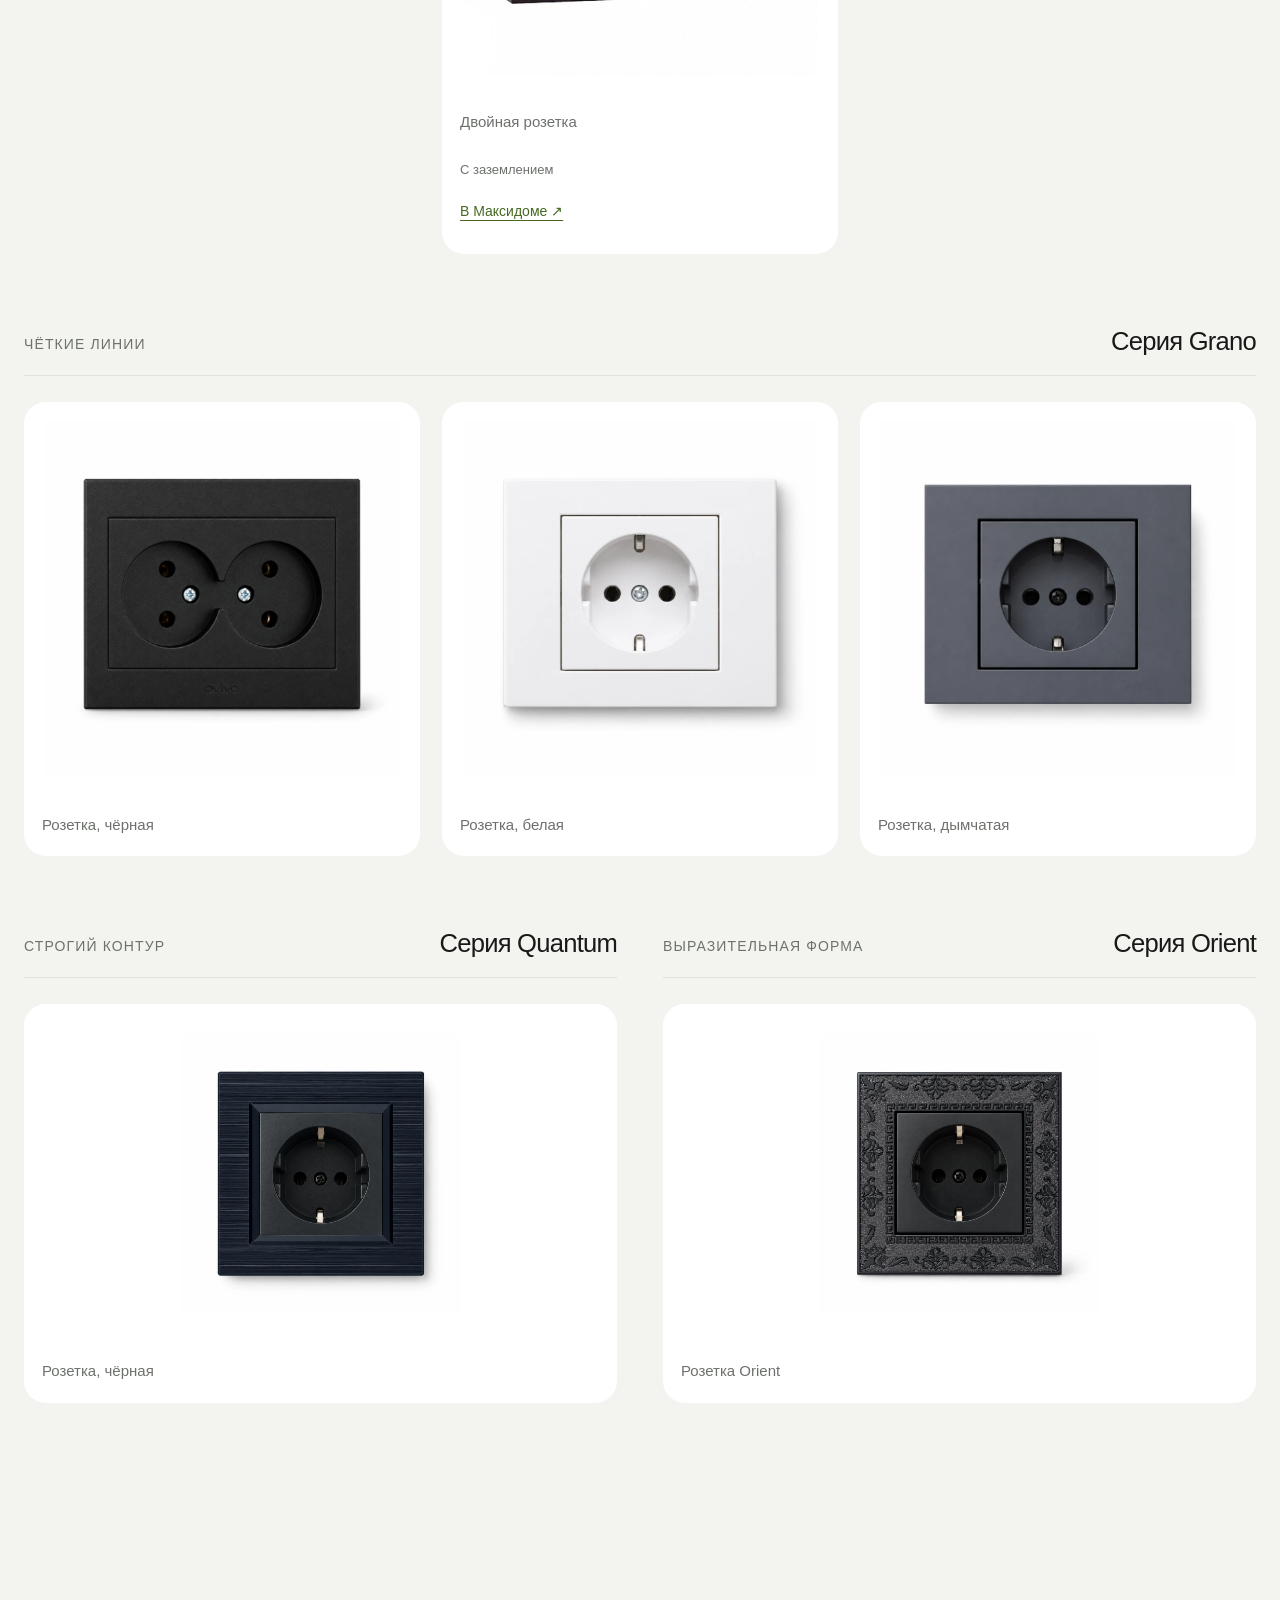
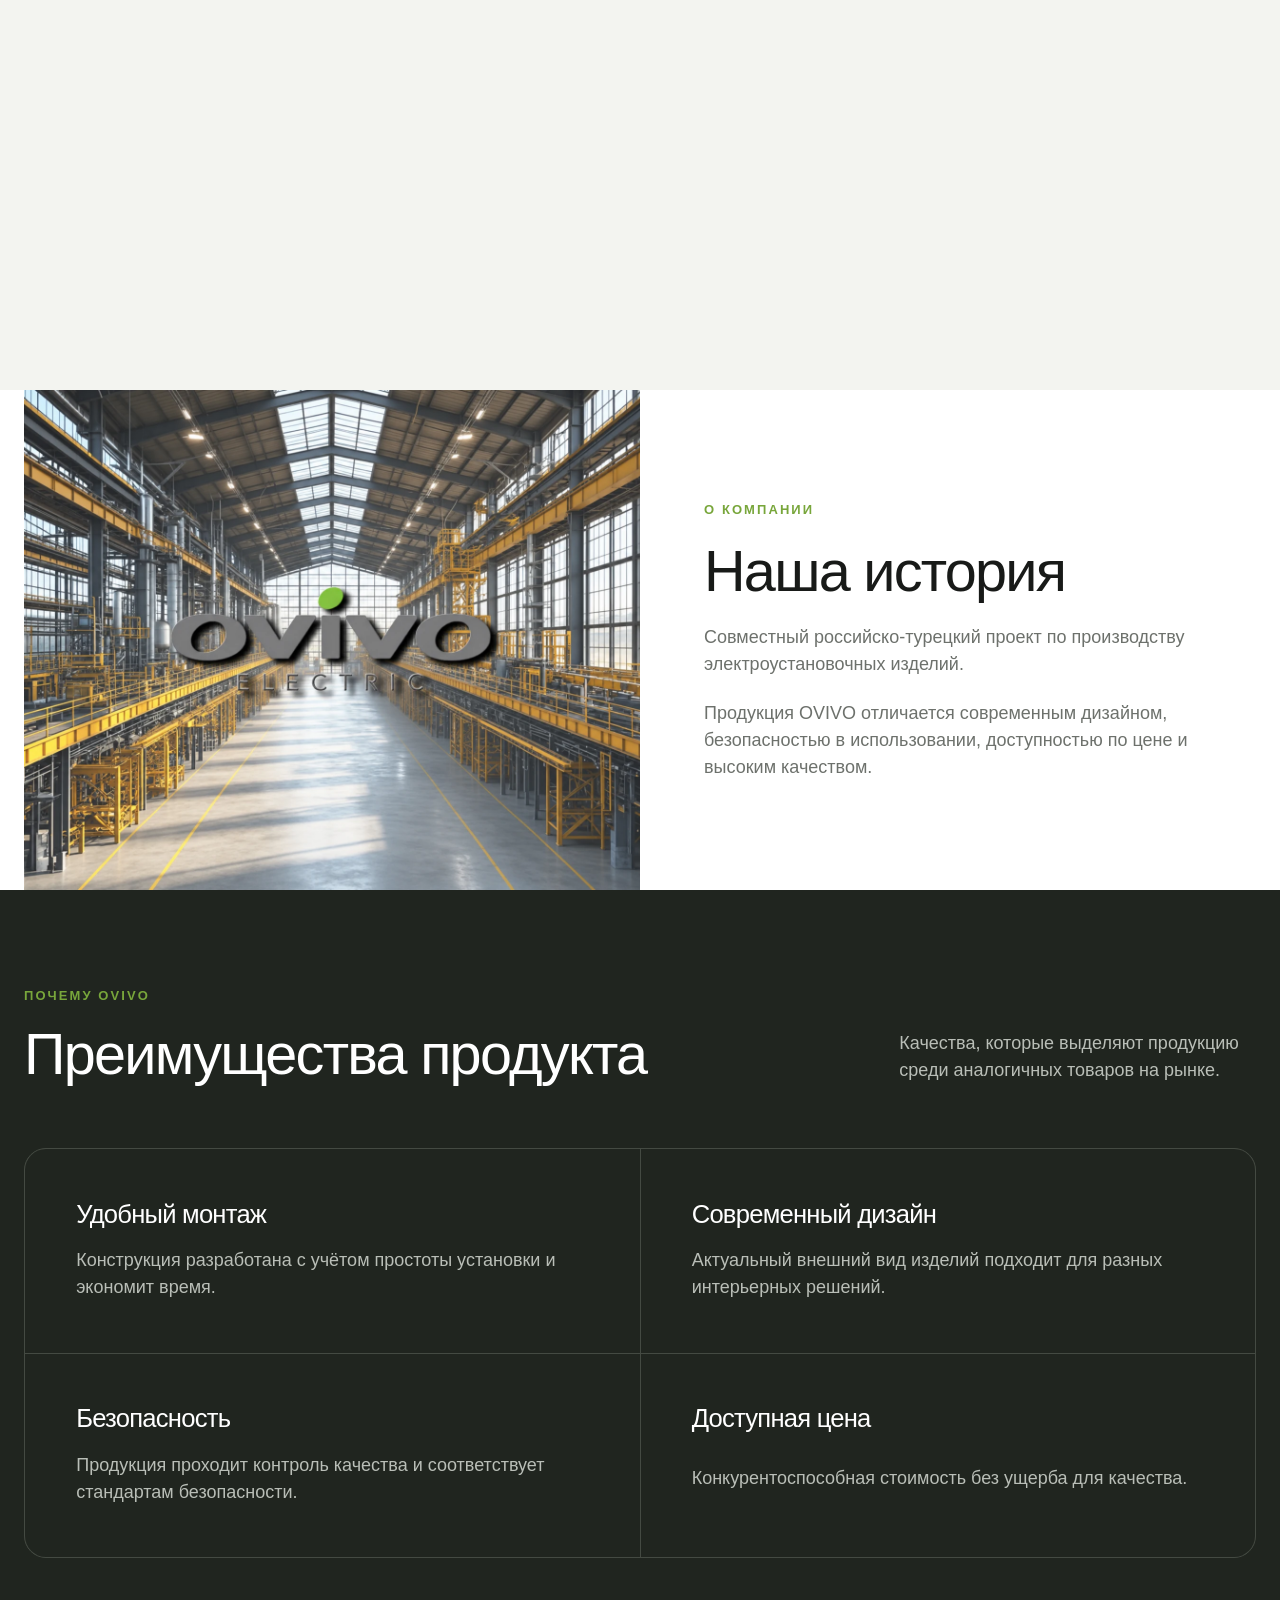
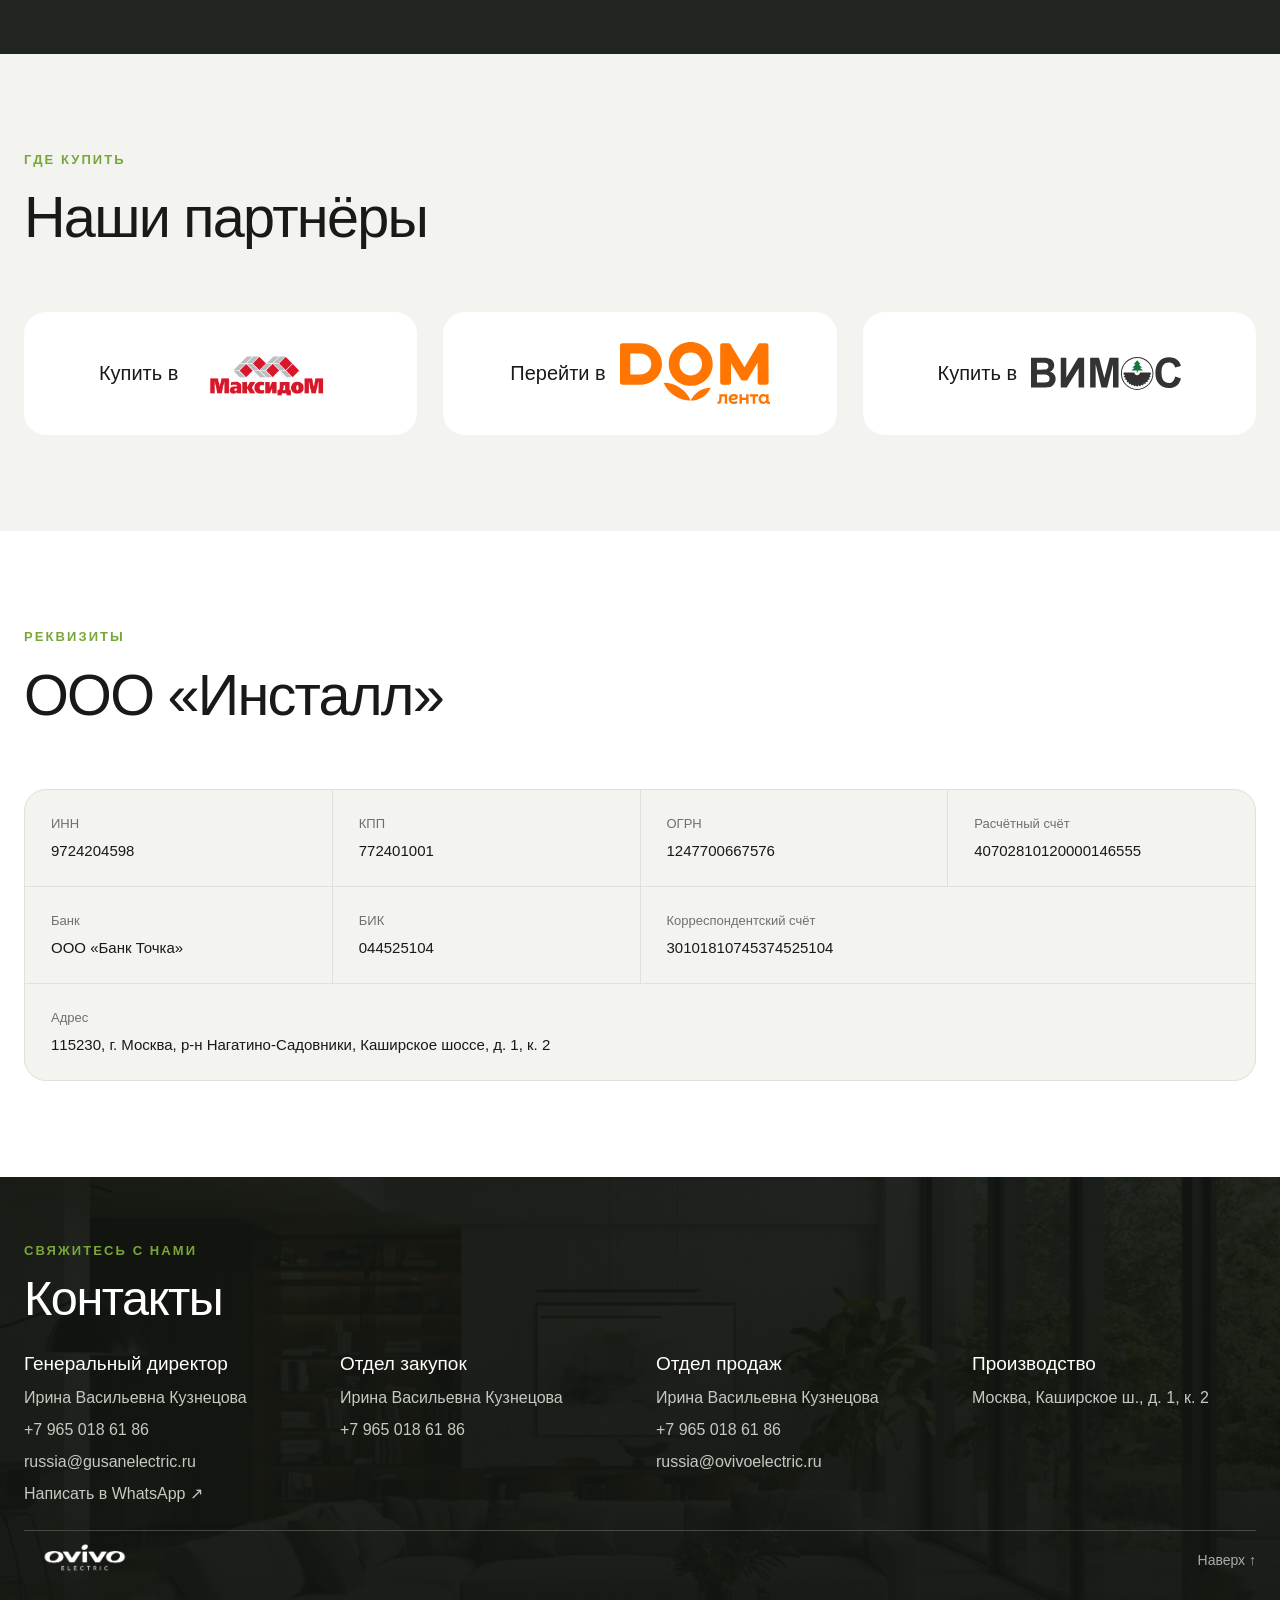
==== commit f4d7eb1e: "Объединить розетки и выключатели в коллекции Loft" ====
--- a/index.html
+++ b/index.html
@@ -29,7 +29,7 @@
       type="image/webp"
       fetchpriority="high"
     />
-    <link rel="stylesheet" href="./style.css?v=10" />
+    <link rel="stylesheet" href="./style.css?v=11" />
     <script src="script.js?v=2" defer></script>
     <script type="application/ld+json">
       {
@@ -137,74 +137,59 @@
 
         <article class="collection" aria-labelledby="loft-title">
           <div class="collection__heading"><p>Мягкая геометрия</p><h3 id="loft-title">Серия Loft</h3></div>
-          <p class="collection-note">На фото — изделия с рамками. Механизмы и рамки продаются отдельно.</p>
-          <div class="loft-colors" id="loft-switches">
-          <section class="color-group" aria-labelledby="loft-white"><div class="color-group__heading"><h4 id="loft-white"><span class="color-swatch color-swatch--white" aria-hidden="true"></span>Белый</h4></div><div class="product-grid">
-          <figure class="switch-card">
+          <div class="product-grid product-grid--loft" id="loft-switches">
+            <figure class="switch-card">
                 <img src="./assets/images/loft-white-single-framed.webp" width="1080" height="1080" alt="Выключатель OVIVO Loft, 1 клавиша, белый, с рамкой" loading="lazy" />
-                <figcaption><span class="product-title">1 клавиша</span><div class="product-links">
+                <figcaption><span class="product-title">Выключатель, 1 клавиша</span><div class="product-links">
                   <a class="product-source" href="https://www.maxidom.ru/catalog/vyklyuchateli-vstraivaemye/1001430035/" target="_blank" rel="noopener noreferrer" aria-label="Выключатель OVIVO Loft, 1 клавиша, белый, с рамкой в Максидоме — откроется в новой вкладке">В Максидоме ↗</a>
                   <a class="product-source" href="https://www.maxidom.ru/catalog/ramki-dlya-rozetok-vyklyuchateley-nakladki-dekorativnye/1001430059/" target="_blank" rel="noopener noreferrer" aria-label="Рамка Loft, белый, в Максидоме — откроется в новой вкладке">Рамка ↗</a>
                 </div></figcaption>
               </figure>
-          <figure class="switch-card">
+            <figure class="switch-card">
                 <img src="./assets/images/loft-white-double-framed.webp" width="1080" height="1080" alt="Выключатель OVIVO Loft, 2 клавиши с индикацией, белый, с рамкой" loading="lazy" />
-                <figcaption><span class="product-title">2 клавиши с индикацией</span><div class="product-links">
+                <figcaption><span class="product-title">Выключатель, 2 клавиши с индикацией</span><div class="product-links">
                   <a class="product-source" href="https://www.maxidom.ru/catalog/vyklyuchateli-vstraivaemye/1001430041/" target="_blank" rel="noopener noreferrer" aria-label="Выключатель OVIVO Loft, 2 клавиши с индикацией, белый, с рамкой в Максидоме — откроется в новой вкладке">В Максидоме ↗</a>
                   <a class="product-source" href="https://www.maxidom.ru/catalog/ramki-dlya-rozetok-vyklyuchateley-nakladki-dekorativnye/1001430059/" target="_blank" rel="noopener noreferrer" aria-label="Рамка Loft, белый, в Максидоме — откроется в новой вкладке">Рамка ↗</a>
                 </div></figcaption>
               </figure>
-          </div></section>
-          <section class="color-group" aria-labelledby="loft-cream"><div class="color-group__heading"><h4 id="loft-cream"><span class="color-swatch color-swatch--cream" aria-hidden="true"></span>Крем</h4></div><div class="product-grid">
-          <figure class="switch-card">
+            <figure><img src="./assets/images/loft-socket-white.webp" width="1080" height="1080" alt="Розетка Loft белая с рамкой" loading="lazy" /><figcaption><span class="product-title">Розетка</span><span class="product-note">Без заземления</span><div class="product-links"><a class="product-source" href="https://www.maxidom.ru/catalog/rozetki-vstraivaemye/1001430049/" target="_blank" rel="noopener noreferrer" aria-label="Белая розетка Loft без заземления в Максидоме — откроется в новой вкладке">В Максидоме ↗</a><a class="product-source" href="https://www.maxidom.ru/catalog/ramki-dlya-rozetok-vyklyuchateley-nakladki-dekorativnye/1001430061/" target="_blank" rel="noopener noreferrer" aria-label="Рамка Loft белая с чёрным кантом в Максидоме — откроется в новой вкладке">Рамка ↗</a></div></figcaption></figure>
+            <figure class="switch-card">
                 <img src="./assets/images/loft-cream-single-framed.webp" width="1080" height="1080" alt="Выключатель OVIVO Loft, 1 клавиша, кремовый, с рамкой" loading="lazy" />
-                <figcaption><span class="product-title">1 клавиша</span><div class="product-links">
+                <figcaption><span class="product-title">Выключатель, 1 клавиша</span><div class="product-links">
                   <a class="product-source" href="https://www.maxidom.ru/catalog/vyklyuchateli-vstraivaemye/1001430036/" target="_blank" rel="noopener noreferrer" aria-label="Выключатель OVIVO Loft, 1 клавиша, кремовый, с рамкой в Максидоме — откроется в новой вкладке">В Максидоме ↗</a>
                   <a class="product-source" href="https://www.maxidom.ru/catalog/ramki-dlya-rozetok-vyklyuchateley-nakladki-dekorativnye/1001430060/" target="_blank" rel="noopener noreferrer" aria-label="Рамка Loft, кремовый, в Максидоме — откроется в новой вкладке">Рамка ↗</a>
                 </div></figcaption>
               </figure>
-          <figure class="switch-card">
+            <figure class="switch-card">
                 <img src="./assets/images/loft-cream-double-framed.webp" width="1080" height="1080" alt="Выключатель OVIVO Loft, 2 клавиши, кремовый, с рамкой" loading="lazy" />
-                <figcaption><span class="product-title">2 клавиши</span><div class="product-links">
+                <figcaption><span class="product-title">Выключатель, 2 клавиши</span><div class="product-links">
                   <a class="product-source" href="https://www.maxidom.ru/catalog/vyklyuchateli-vstraivaemye/1001430040/" target="_blank" rel="noopener noreferrer" aria-label="Выключатель OVIVO Loft, 2 клавиши, кремовый, с рамкой в Максидоме — откроется в новой вкладке">В Максидоме ↗</a>
                   <a class="product-source" href="https://www.maxidom.ru/catalog/ramki-dlya-rozetok-vyklyuchateley-nakladki-dekorativnye/1001430060/" target="_blank" rel="noopener noreferrer" aria-label="Рамка Loft, кремовый, в Максидоме — откроется в новой вкладке">Рамка ↗</a>
                 </div></figcaption>
               </figure>
-          </div></section>
-          <section class="color-group" aria-labelledby="loft-black"><div class="color-group__heading"><h4 id="loft-black"><span class="color-swatch color-swatch--black" aria-hidden="true"></span>Чёрный</h4></div><div class="product-grid">
-          <figure class="switch-card">
+            <figure><img src="./assets/images/loft-socket-beige.webp" width="1080" height="1080" alt="Розетка Loft кремовая с заземлением и защитными шторками, с рамкой" loading="lazy" /><figcaption><span class="product-title">Розетка</span><span class="product-note">С заземлением и защитными шторками</span><div class="product-links"><a class="product-source" href="https://www.maxidom.ru/catalog/rozetki-vstraivaemye/1001430054/" target="_blank" rel="noopener noreferrer" aria-label="Кремовая розетка Loft с заземлением и защитными шторками в Максидоме — откроется в новой вкладке">В Максидоме ↗</a><a class="product-source" href="https://www.maxidom.ru/catalog/ramki-dlya-rozetok-vyklyuchateley-nakladki-dekorativnye/1001430060/" target="_blank" rel="noopener noreferrer" aria-label="Кремовая рамка Loft в Максидоме — откроется в новой вкладке">Рамка ↗</a></div></figcaption></figure>
+            <figure class="switch-card">
                 <img src="./assets/images/loft-black-single-framed.webp" width="1080" height="1080" alt="Выключатель OVIVO Loft, 1 клавиша, чёрный, с рамкой" loading="lazy" />
-                <figcaption><span class="product-title">1 клавиша</span><div class="product-links">
+                <figcaption><span class="product-title">Выключатель, 1 клавиша</span><div class="product-links">
                   <a class="product-source" href="https://www.maxidom.ru/catalog/vyklyuchateli-vstraivaemye/1001453058/" target="_blank" rel="noopener noreferrer" aria-label="Выключатель OVIVO Loft, 1 клавиша, чёрный, с рамкой в Максидоме — откроется в новой вкладке">В Максидоме ↗</a>
                   <a class="product-source" href="https://www.maxidom.ru/catalog/ramki-dlya-rozetok-vyklyuchateley-nakladki-dekorativnye/1001548038/" target="_blank" rel="noopener noreferrer" aria-label="Рамка Loft, чёрный, в Максидоме — откроется в новой вкладке">Рамка ↗</a>
                 </div></figcaption>
               </figure>
-          <figure class="switch-card">
+            <figure class="switch-card">
                 <img src="./assets/images/loft-black-double-framed.webp" width="1080" height="1080" alt="Выключатель OVIVO Loft, 2 клавиши, чёрный, с рамкой" loading="lazy" />
-                <figcaption><span class="product-title">2 клавиши</span><div class="product-links">
+                <figcaption><span class="product-title">Выключатель, 2 клавиши</span><div class="product-links">
                   <a class="product-source" href="https://www.maxidom.ru/catalog/vyklyuchateli-vstraivaemye/1001453059/" target="_blank" rel="noopener noreferrer" aria-label="Выключатель OVIVO Loft, 2 клавиши, чёрный, с рамкой в Максидоме — откроется в новой вкладке">В Максидоме ↗</a>
                   <a class="product-source" href="https://www.maxidom.ru/catalog/ramki-dlya-rozetok-vyklyuchateley-nakladki-dekorativnye/1001548038/" target="_blank" rel="noopener noreferrer" aria-label="Рамка Loft, чёрный, в Максидоме — откроется в новой вкладке">Рамка ↗</a>
                 </div></figcaption>
               </figure>
-          </div></section>
-          </div>
-          <section class="loft-sockets" id="loft-sockets" aria-labelledby="loft-sockets-title">
-            <h4 id="loft-sockets-title">Розетки Loft</h4>
-            <div class="product-grid">
-              <figure><img src="./assets/images/loft-socket-white.webp" width="1080" height="1080" alt="Розетка Loft белая с рамкой" loading="lazy" /><figcaption><span class="product-title">Розетка, белая</span><span class="product-note">Без заземления</span><div class="product-links"><a class="product-source" href="https://www.maxidom.ru/catalog/rozetki-vstraivaemye/1001430049/" target="_blank" rel="noopener noreferrer" aria-label="Белая розетка Loft без заземления в Максидоме — откроется в новой вкладке">В Максидоме ↗</a><a class="product-source" href="https://www.maxidom.ru/catalog/ramki-dlya-rozetok-vyklyuchateley-nakladki-dekorativnye/1001430061/" target="_blank" rel="noopener noreferrer" aria-label="Рамка Loft белая с чёрным кантом в Максидоме — откроется в новой вкладке">Рамка ↗</a></div></figcaption></figure>
-              <figure><img src="./assets/images/loft-socket-beige.webp" width="1080" height="1080" alt="Розетка Loft кремовая с заземлением и защитными шторками, с рамкой" loading="lazy" /><figcaption><span class="product-title">Розетка, кремовая</span><span class="product-note">С заземлением и защитными шторками</span><div class="product-links"><a class="product-source" href="https://www.maxidom.ru/catalog/rozetki-vstraivaemye/1001430054/" target="_blank" rel="noopener noreferrer" aria-label="Кремовая розетка Loft с заземлением и защитными шторками в Максидоме — откроется в новой вкладке">В Максидоме ↗</a><a class="product-source" href="https://www.maxidom.ru/catalog/ramki-dlya-rozetok-vyklyuchateley-nakladki-dekorativnye/1001430060/" target="_blank" rel="noopener noreferrer" aria-label="Кремовая рамка Loft в Максидоме — откроется в новой вкладке">Рамка ↗</a></div></figcaption></figure>
-              <figure><img src="./assets/images/loft-socket-smoke.webp" width="1080" height="1080" alt="Розетка Loft дымчатая с рамкой" loading="lazy" /><figcaption><span class="product-title">Розетка, дымчатая</span><span class="product-note">С заземлением</span><div class="product-links"><a class="product-source product-source--alternatives" href="https://www.maxidom.ru/colls/5785/" target="_blank" rel="noopener noreferrer" aria-label="Другие цвета серии Loft в Максидоме — откроется в новой вкладке">Другие цвета в Максидоме ↗</a></div></figcaption></figure>
-            </div>
-          </section>
-          <figure class="product-feature">
-            <img src="./assets/images/loft-double-black.webp" width="446" height="446" alt="Двойная чёрная розетка OVIVO Loft с заземлением" loading="lazy" />
-            <figcaption>
-              <p class="eyebrow">Ещё один вариант Loft</p>
-              <h4>Два гнезда в одном корпусе</h4>
-              <p>Двойная розетка с заземлением в чёрном цвете.</p>
-              <a class="product-source" href="https://www.maxidom.ru/catalog/rozetki-vstraivaemye/1001548042/" target="_blank" rel="noopener noreferrer">Посмотреть в Максидоме ↗</a>
-            </figcaption>
-          </figure>
+            <figure><img src="./assets/images/loft-socket-smoke.webp" width="1080" height="1080" alt="Розетка Loft дымчатая с рамкой" loading="lazy" /><figcaption><span class="product-title">Розетка</span><span class="product-note">С заземлением</span><div class="product-links"><a class="product-source product-source--alternatives" href="https://www.maxidom.ru/colls/5785/" target="_blank" rel="noopener noreferrer" aria-label="Другие цвета серии Loft в Максидоме — откроется в новой вкладке">Другие цвета в Максидоме ↗</a></div></figcaption></figure>
+            <figure>
+              <img src="./assets/images/loft-double-black.webp" width="446" height="446" alt="Двойная чёрная розетка OVIVO Loft с заземлением" loading="lazy" />
+              <figcaption><span class="product-title">Двойная розетка</span><span class="product-note">С заземлением</span>
+                <div class="product-links"><a class="product-source" href="https://www.maxidom.ru/catalog/rozetki-vstraivaemye/1001548042/" target="_blank" rel="noopener noreferrer" aria-label="Двойная чёрная розетка Loft с заземлением в Максидоме — откроется в новой вкладке">В Максидоме ↗</a></div>
+              </figcaption>
+            </figure>
+          </div>
         </article>
 
         <article class="collection" aria-labelledby="grano-title">
--- a/style.css
+++ b/style.css
@@ -824,50 +824,6 @@
 }
 }
 
-.loft-colors {
-  display: grid; grid-template-columns: repeat(3, minmax(0, 1fr)); gap: 22px;
-}
-
-.color-group {
-  min-width: 0;
-}
-
-.color-group__heading {
-  min-height: 0; padding: 0 2px 20px;
-}
-
-.color-group__heading h4 {
-  display: flex; align-items: center; gap: 10px; margin: 0 0 5px; font-size: 20px;
-}
-
-.color-group__heading p {
-  color: var(--muted); font-size: 14px;
-}
-
-.color-swatch {
-  width: 18px; height: 18px; border: 1px solid #c9cbc6; border-radius: 50%;
-}
-
-.color-swatch--white {
-  background: #fff;
-}
-
-.color-swatch--cream {
-  background: #e9dfca;
-}
-
-.loft-colors .product-grid {
-  display: grid; grid-template-columns: minmax(0, 1fr); gap: 22px; margin: 0; padding: 0; overflow: visible;
-}
-
-.loft-colors figure {
-  display: flex; flex-direction: column;
-}
-
-.loft-colors figcaption {
-  min-height: 126px;
-}
-
 .product-note {
   display: block; margin-top: 5px; font-size: 13px;
 }
@@ -878,26 +834,6 @@
 
 .product-source:hover {
   color: var(--ink);
-}
-
-.product-feature {
-  display: grid; grid-template-columns: minmax(240px, .8fr) 1.2fr; align-items: center; overflow: hidden; border-radius: var(--radius); background: #fff;
-}
-
-.product-feature > img {
-  width: 100%; height: 340px; object-fit: contain; padding: 32px;
-}
-
-.product-feature figcaption {
-  display: grid; gap: 14px; padding: 34px 50px;
-}
-
-.product-feature h4 {
-  max-width: 420px; margin: 0; font-size: clamp(24px, 3vw, 38px); line-height: 1.15; letter-spacing: -.025em;
-}
-
-.product-feature figcaption > p:not(.eyebrow) {
-  color: var(--muted);
 }
 
 @media (min-width: 641px) {
@@ -924,38 +860,6 @@
 .hero::after {
   content: ''; display: block; flex-shrink: 0; width: calc(100% + 48px); margin-inline: -24px; aspect-ratio: 1672 / 941; background: url('./assets/images/hero-background-mirrored.webp') center / cover no-repeat;
 }
-
-.loft-colors {
-  grid-template-columns: minmax(0, 1fr); gap: 32px;
-}
-
-.loft-colors .product-grid {
-  grid-template-columns: repeat(2, minmax(0, 1fr)); gap: 14px;
-}
-
-.loft-colors figcaption {
-  padding: 12px 14px 18px; font-size: 14px;
-}
-
-.product-feature {
-  grid-template-columns: minmax(0, 1fr);
-}
-
-.product-feature > img {
-  height: 280px; padding: 26px;
-}
-
-.product-feature figcaption {
-  padding: 0 24px 30px;
-}
-}
-
-.collection-note {
-  max-width: 720px; margin: 0; color: var(--muted); font-size: 15px; line-height: 1.6;
-}
-
-.color-swatch--black {
-  background: #212121; border-color: #212121;
 }
 
 .product-links {
@@ -974,14 +878,6 @@
   outline: 2px solid #456922; outline-offset: 5px; border-radius: 2px;
 }
 
-.loft-sockets {
-  margin-top: 42px;
-}
-
-.loft-sockets h4 {
-  margin: 0 0 22px; font-size: 24px; text-align: right;
-}
-
 .product-grid--single {
   grid-template-columns: minmax(0, 1fr);
 }
@@ -1011,14 +907,6 @@
 }
 
 @media (max-width: 860px) {
-.collection-note {
-  font-size: 14px; margin-bottom: 24px;
-}
-
-.loft-colors figcaption {
-  min-height: 150px;
-}
-
 .product-links {
   gap: 0 12px;
 }
@@ -1028,22 +916,39 @@
 }
 }
 
-#loft-sockets {
-  scroll-margin-top: 95px;
-}
-
-.loft-sockets .product-note {
-  min-height: 40px;
-}
-
 .product-links .product-source--alternatives:last-child {
   color: #456922;
 }
 
-.catalog > .section-heading { margin-bottom: 0; }
-a:focus-visible, button:focus-visible { outline: 2px solid var(--accent); outline-offset: 5px; }
+.catalog > .section-heading {
+  margin-bottom: 0;
+}
+
+a:focus-visible,
+button:focus-visible {
+  outline: 2px solid var(--accent); outline-offset: 5px;
+}
+
 @media (max-width: 640px) {
-  .product-grid--single { display: grid; margin-right: 0; padding-right: 0; overflow: visible; }
-}
-
-.collection > *, .product-grid, .loft-sockets { min-width: 0; }
+.product-grid--single {
+  display: grid; margin-right: 0; padding-right: 0; overflow: visible;
+}
+}
+
+.collection > *,
+.product-grid {
+  min-width: 0;
+}
+
+.product-grid--loft figure { display: flex; flex-direction: column; }
+.product-grid--loft figcaption { display: flex; flex-direction: column; flex: 1; }
+.product-grid--loft .product-links { margin-top: auto; padding-top: 10px; }
+.product-grid--loft .product-source:only-child { color: #456922; }
+@media (min-width: 1051px) {
+  .product-grid--loft > figure:last-child:nth-child(3n + 1) { grid-column: 2; }
+}
+@media (max-width: 640px) {
+  .product-grid--loft { display: grid; grid-template-columns: repeat(2, minmax(0, 1fr)); margin: 0; padding: 0; overflow: visible; }
+  .product-grid--loft figcaption { padding: 12px; font-size: 14px; }
+  .product-grid--loft .product-title { min-height: 0; }
+}
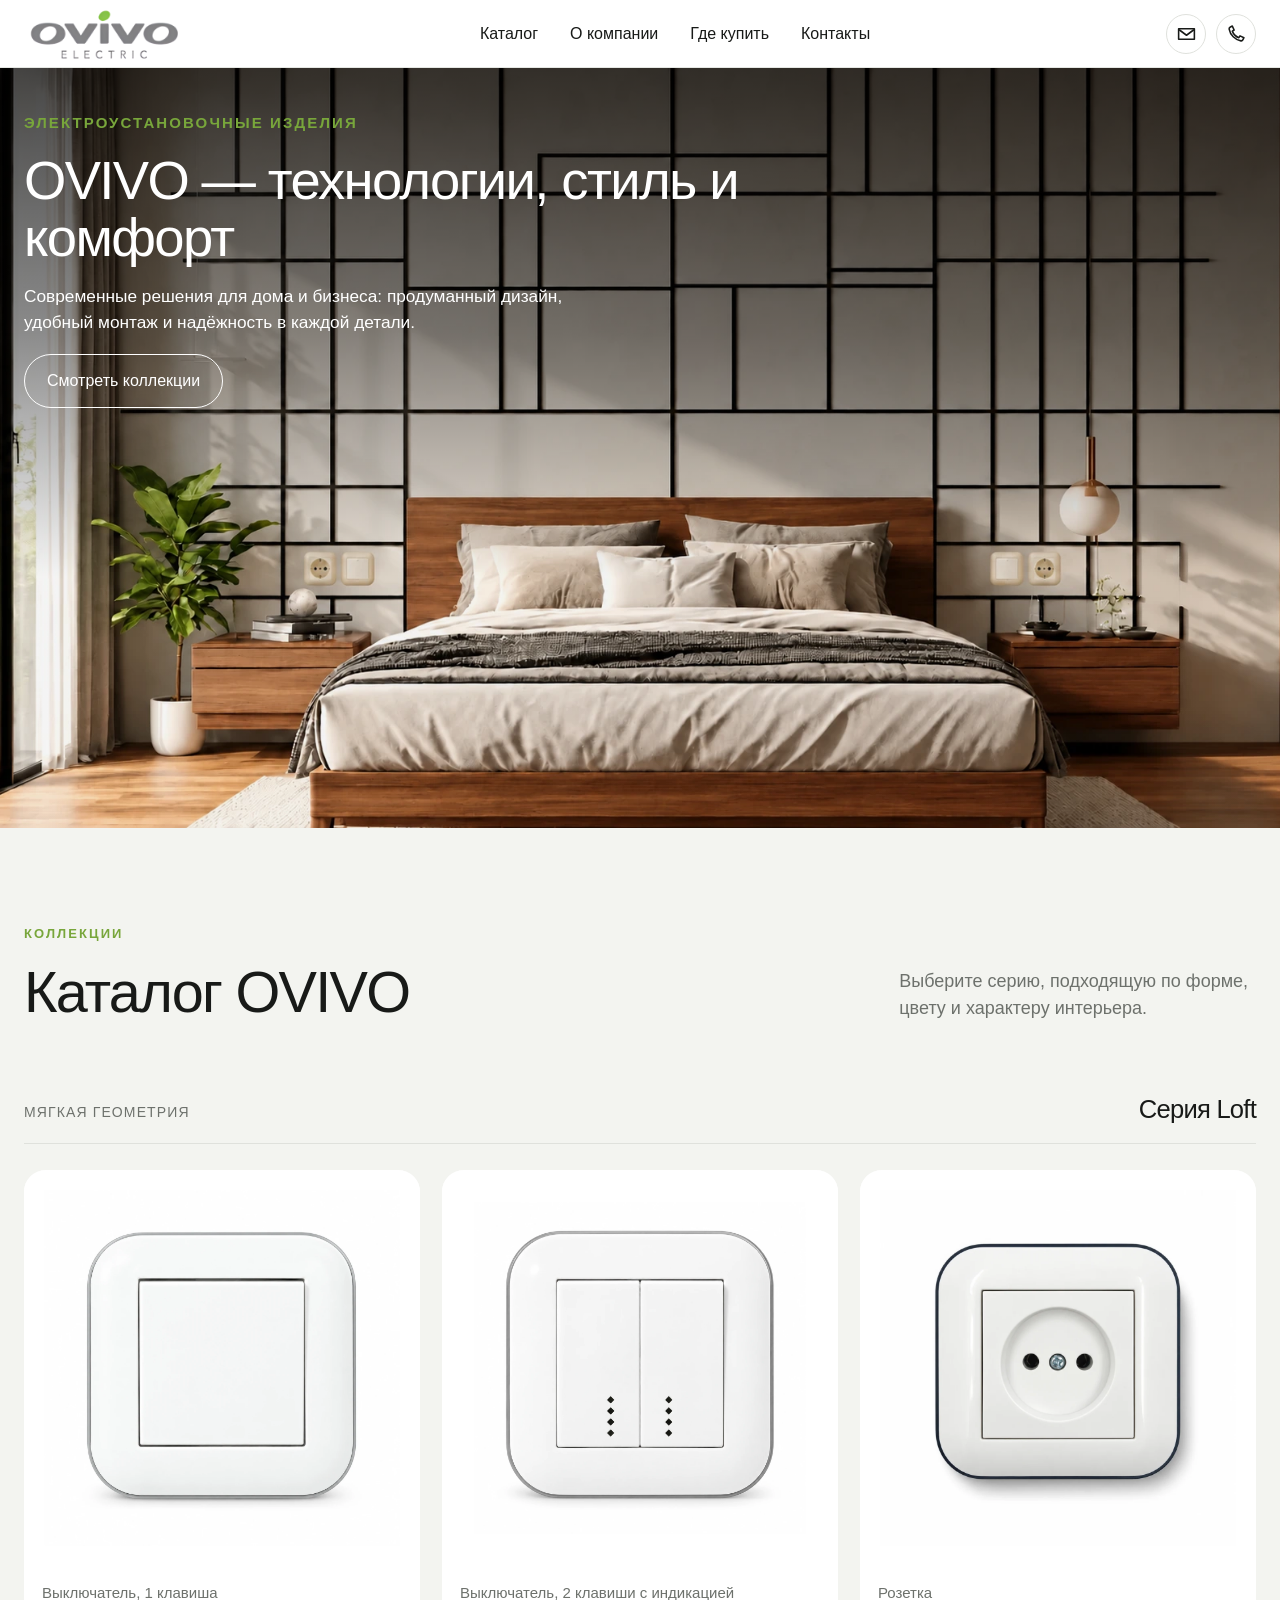
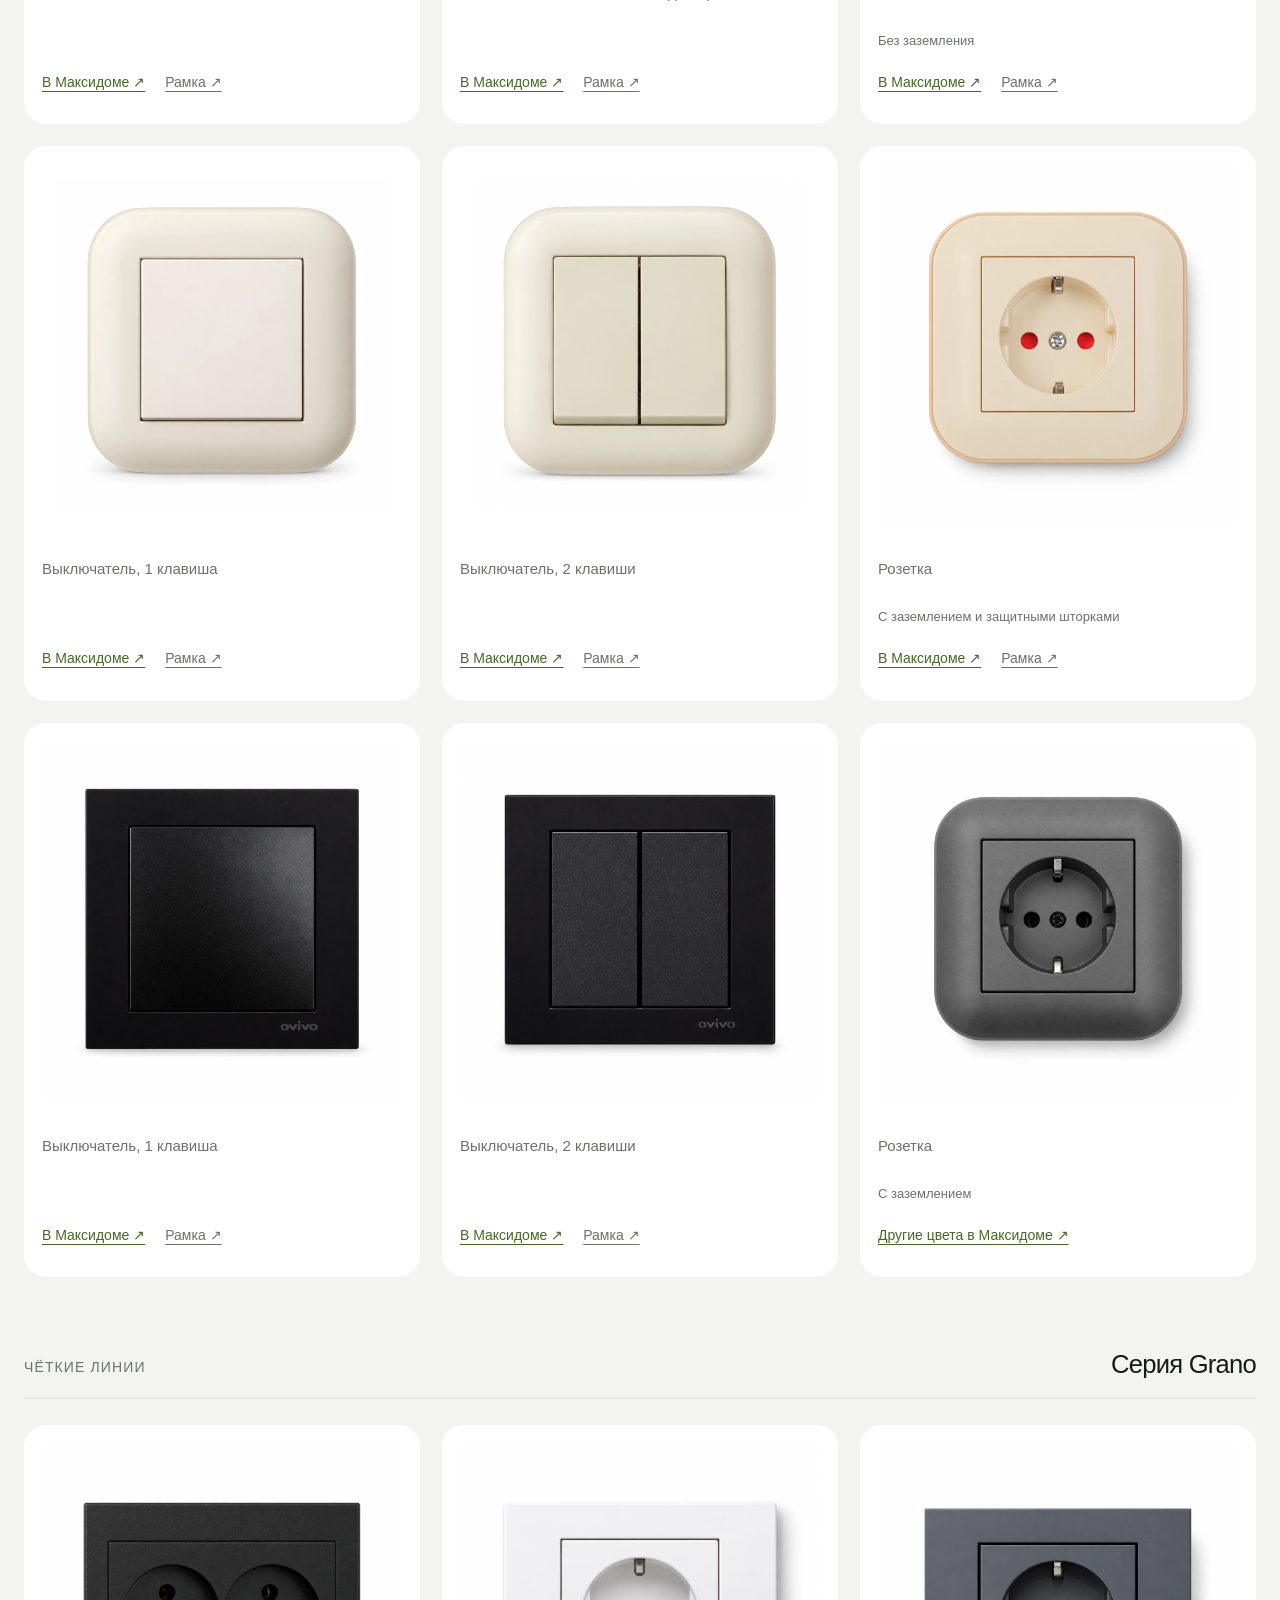
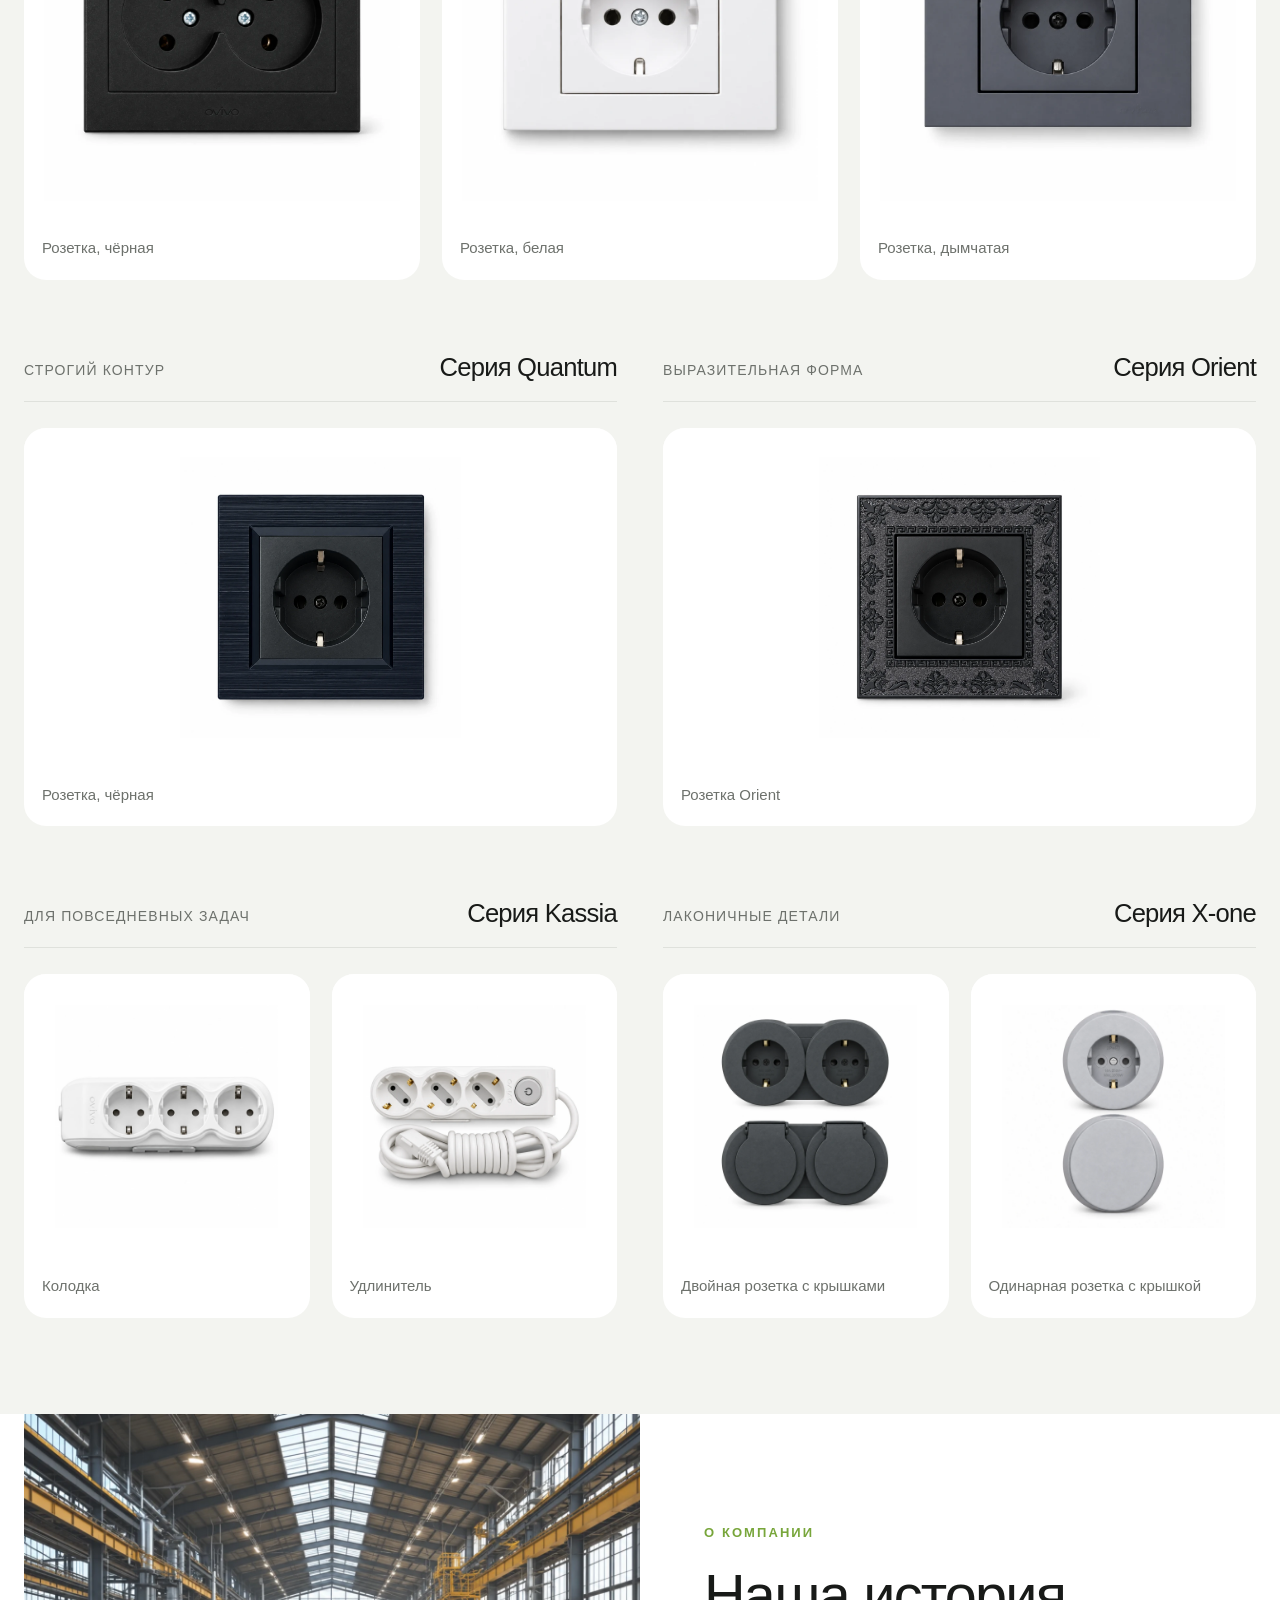
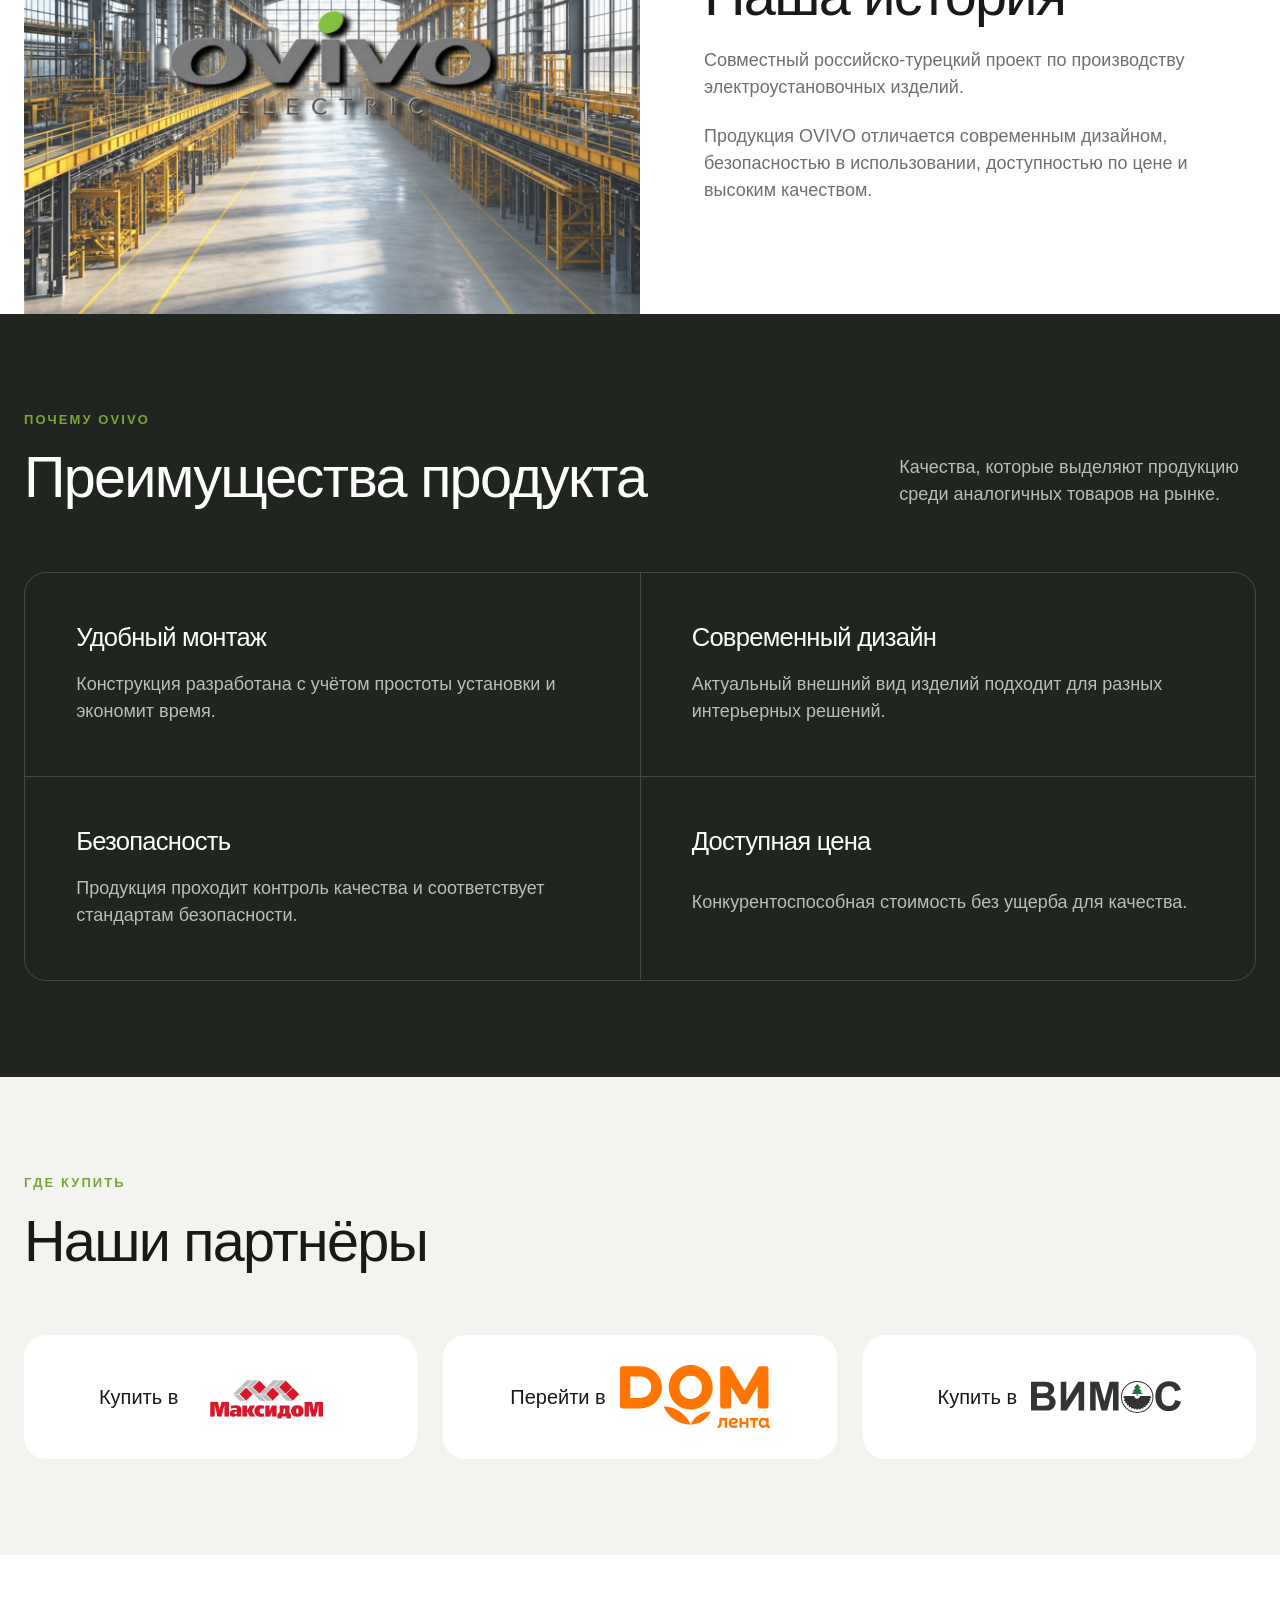
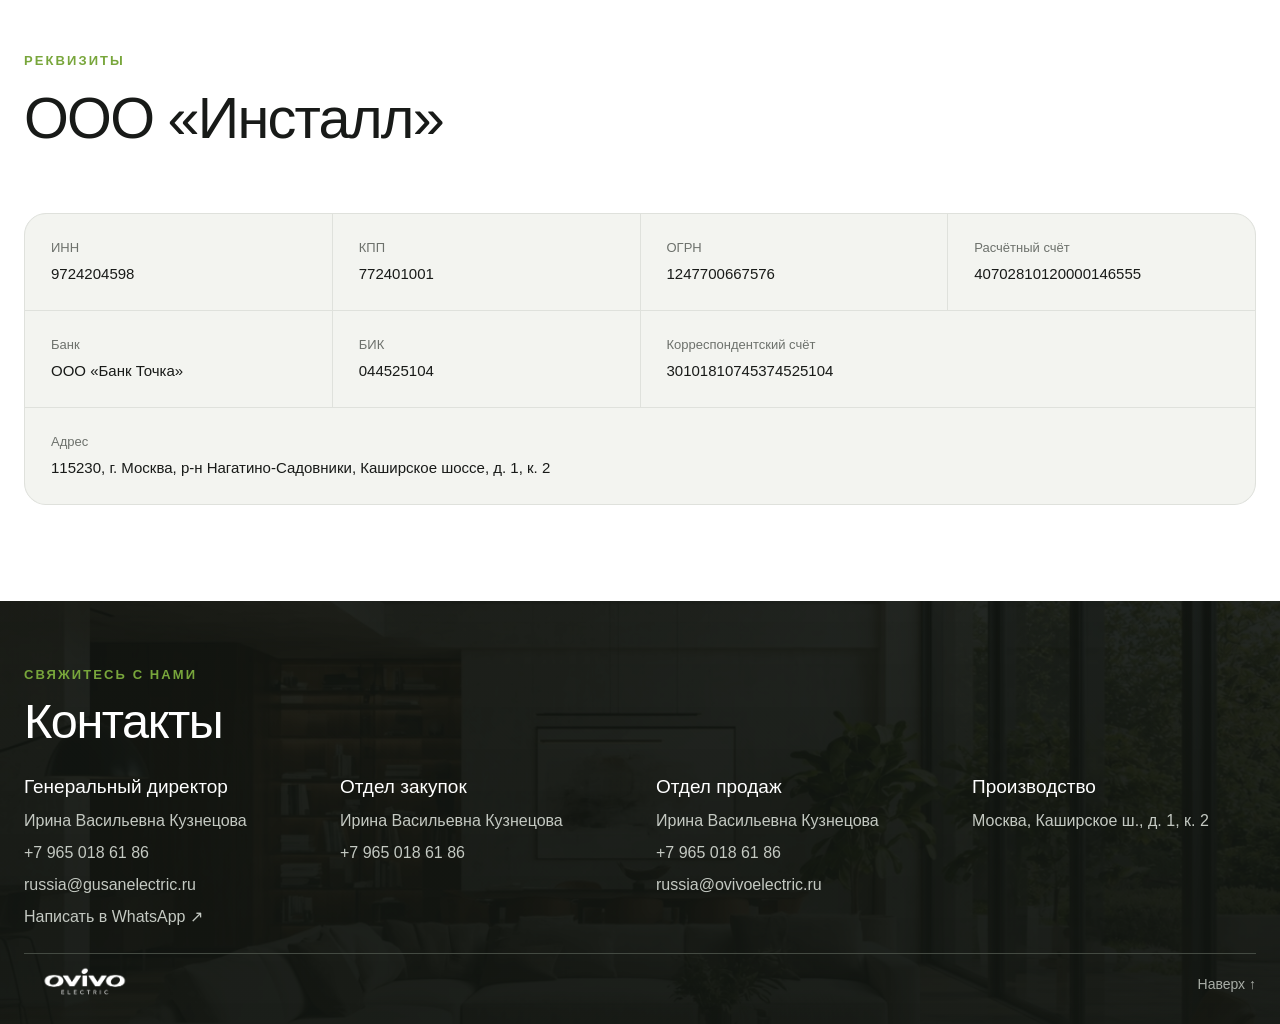
==== commit 44b61f57: "Убрать отдельную двойную розетку Loft" ====
--- a/index.html
+++ b/index.html
@@ -29,7 +29,7 @@
       type="image/webp"
       fetchpriority="high"
     />
-    <link rel="stylesheet" href="./style.css?v=11" />
+    <link rel="stylesheet" href="./style.css?v=12" />
     <script src="script.js?v=2" defer></script>
     <script type="application/ld+json">
       {
@@ -183,12 +183,6 @@
                 </div></figcaption>
               </figure>
             <figure><img src="./assets/images/loft-socket-smoke.webp" width="1080" height="1080" alt="Розетка Loft дымчатая с рамкой" loading="lazy" /><figcaption><span class="product-title">Розетка</span><span class="product-note">С заземлением</span><div class="product-links"><a class="product-source product-source--alternatives" href="https://www.maxidom.ru/colls/5785/" target="_blank" rel="noopener noreferrer" aria-label="Другие цвета серии Loft в Максидоме — откроется в новой вкладке">Другие цвета в Максидоме ↗</a></div></figcaption></figure>
-            <figure>
-              <img src="./assets/images/loft-double-black.webp" width="446" height="446" alt="Двойная чёрная розетка OVIVO Loft с заземлением" loading="lazy" />
-              <figcaption><span class="product-title">Двойная розетка</span><span class="product-note">С заземлением</span>
-                <div class="product-links"><a class="product-source" href="https://www.maxidom.ru/catalog/rozetki-vstraivaemye/1001548042/" target="_blank" rel="noopener noreferrer" aria-label="Двойная чёрная розетка Loft с заземлением в Максидоме — откроется в новой вкладке">В Максидоме ↗</a></div>
-              </figcaption>
-            </figure>
           </div>
         </article>
 
--- a/style.css
+++ b/style.css
@@ -944,9 +944,6 @@
 .product-grid--loft figcaption { display: flex; flex-direction: column; flex: 1; }
 .product-grid--loft .product-links { margin-top: auto; padding-top: 10px; }
 .product-grid--loft .product-source:only-child { color: #456922; }
-@media (min-width: 1051px) {
-  .product-grid--loft > figure:last-child:nth-child(3n + 1) { grid-column: 2; }
-}
 @media (max-width: 640px) {
   .product-grid--loft { display: grid; grid-template-columns: repeat(2, minmax(0, 1fr)); margin: 0; padding: 0; overflow: visible; }
   .product-grid--loft figcaption { padding: 12px; font-size: 14px; }
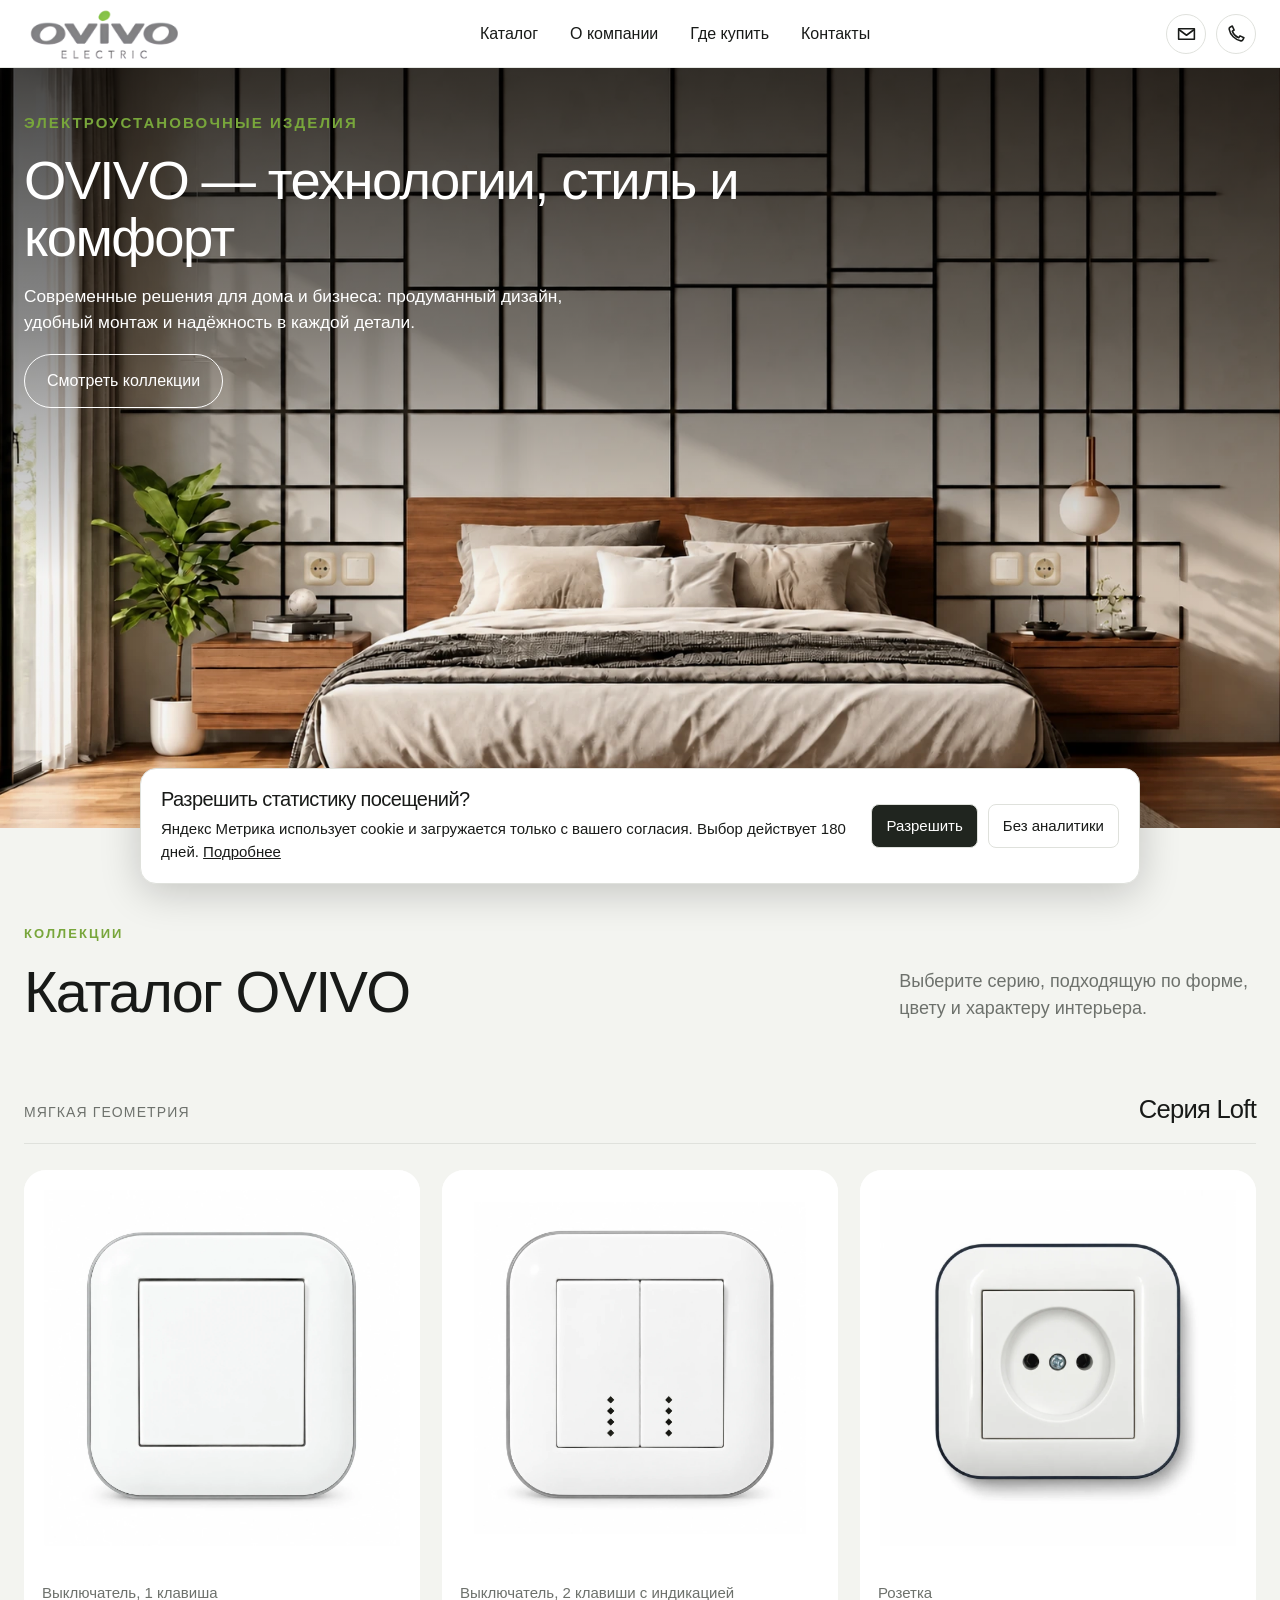
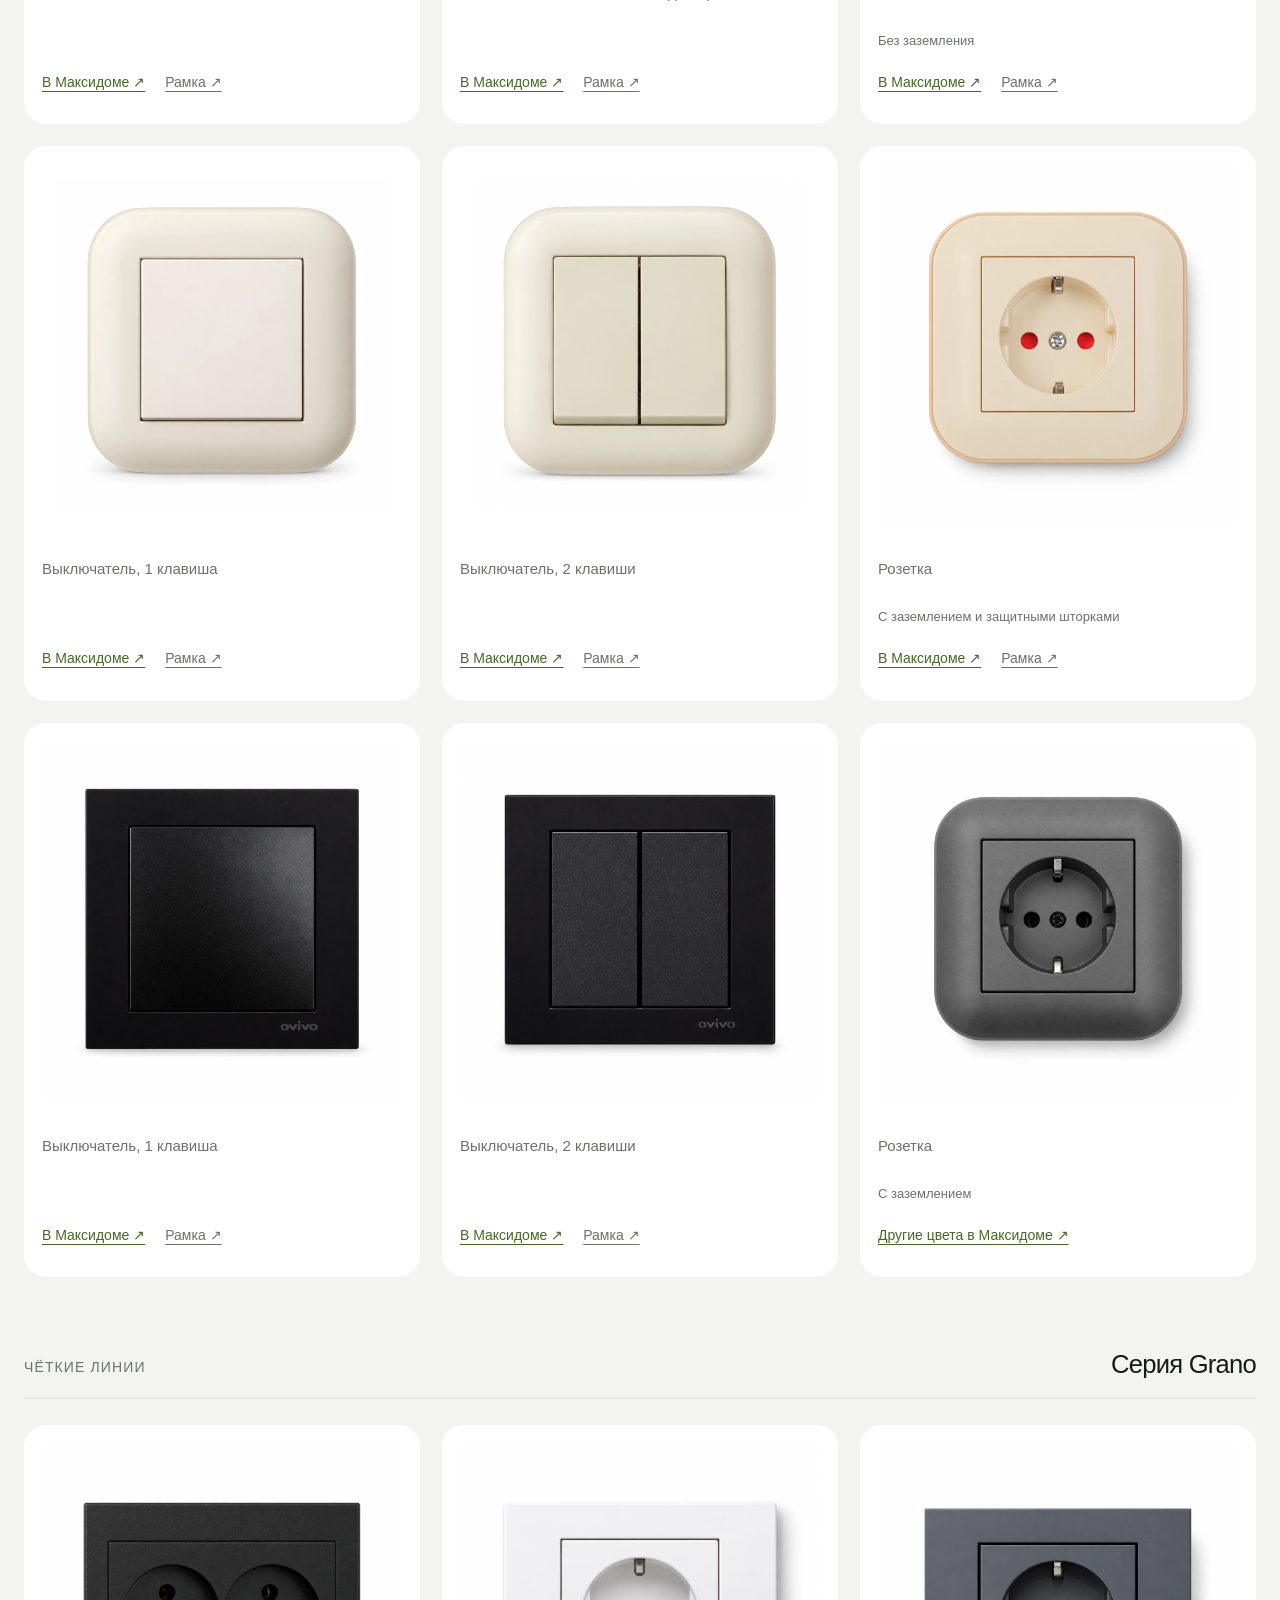
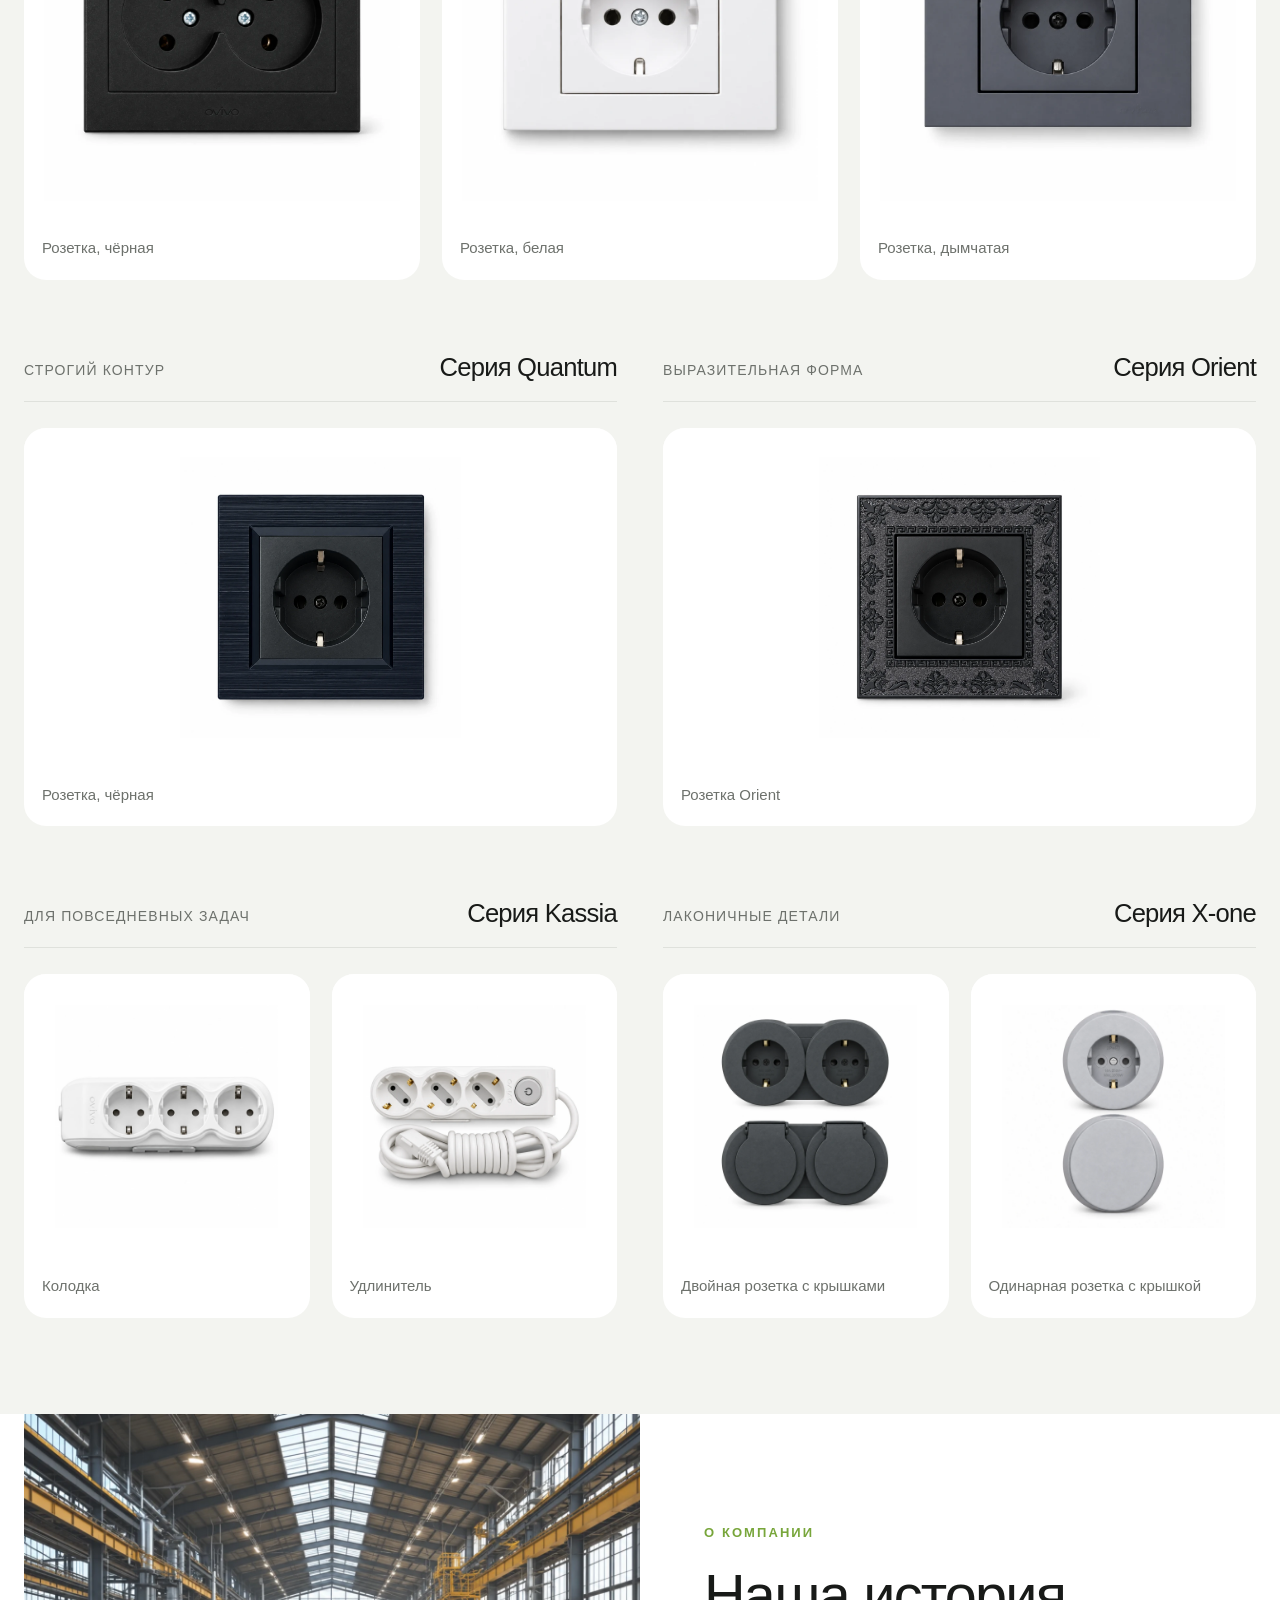
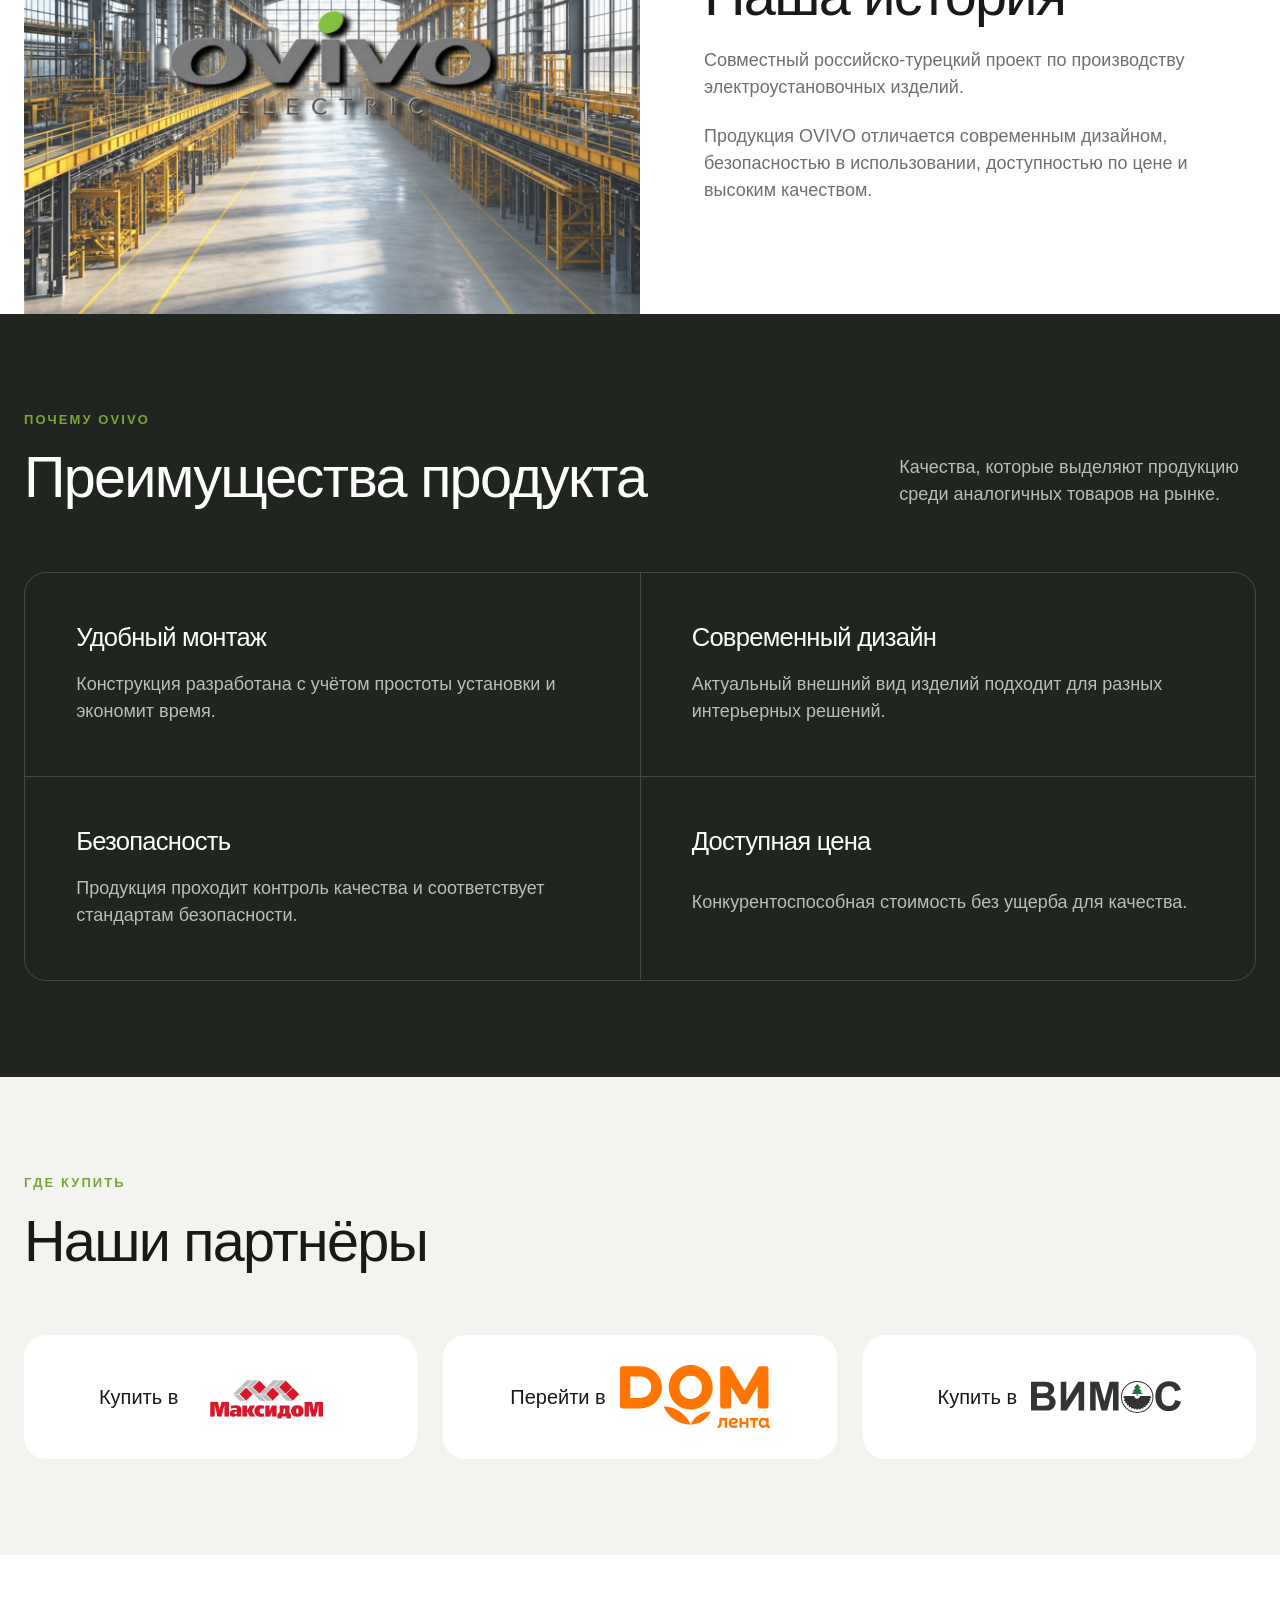
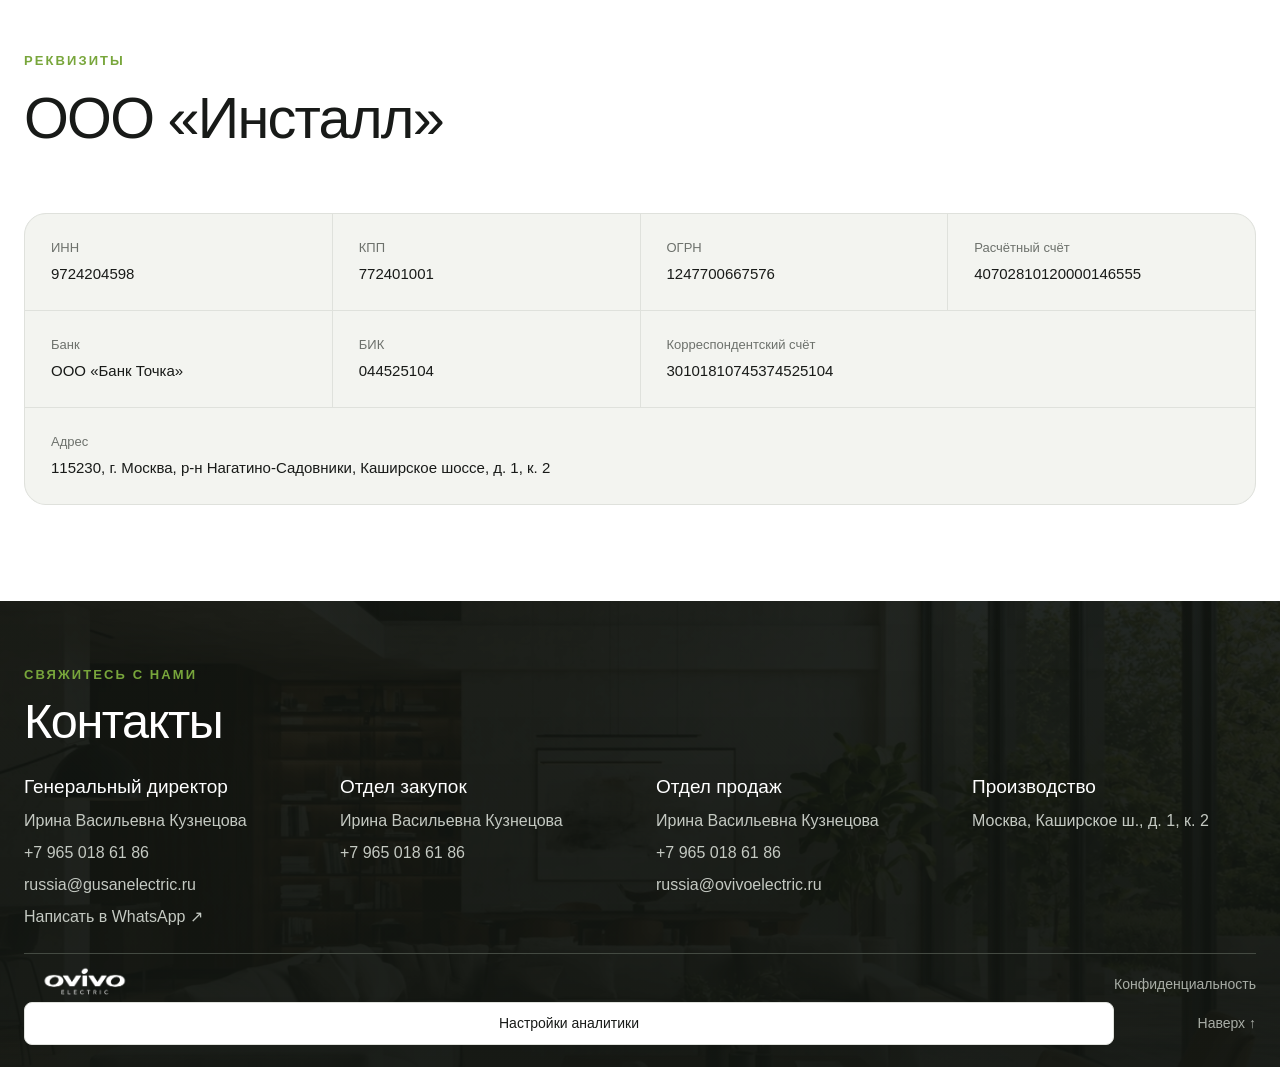
==== commit 064231e6: "Add dedicated Metrika counter and analytics consent" ====
--- a/index.html
+++ b/index.html
@@ -29,8 +29,9 @@
       type="image/webp"
       fetchpriority="high"
     />
-    <link rel="stylesheet" href="./style.css?v=12" />
+    <link rel="stylesheet" href="./style.css?v=13" />
     <script src="script.js?v=2" defer></script>
+    <script src="analytics.js?v=20261113" defer></script>
     <script type="application/ld+json">
       {
         "@context": "https://schema.org",
@@ -528,8 +529,14 @@
           height="1080"
           alt="OVIVO Electric"
         />
+        <a href="privacy.html">Конфиденциальность</a>
+        <button class="analytics-settings" type="button" hidden>Настройки аналитики</button>
         <a href="#top">Наверх ↑</a>
       </div>
     </footer>
+<section class="analytics-banner" id="analytics-banner" role="region" aria-labelledby="analytics-title" data-nosnippet hidden>
+  <div><h2 id="analytics-title">Разрешить статистику посещений?</h2><p>Яндекс Метрика использует cookie и загружается только с вашего согласия. Выбор действует 180 дней. <a href="privacy.html">Подробнее</a></p></div>
+  <div class="analytics-actions"><button id="analytics-accept" type="button">Разрешить</button><button id="analytics-reject" type="button">Без аналитики</button></div>
+</section>
   </body>
 </html>
--- a/style.css
+++ b/style.css
@@ -949,3 +949,15 @@
   .product-grid--loft figcaption { padding: 12px; font-size: 14px; }
   .product-grid--loft .product-title { min-height: 0; }
 }
+
+/* Analytics consent */
+.analytics-banner { position:fixed; bottom:16px; left:16px; right:16px; margin:auto; max-width:1000px; z-index:1000; background:var(--paper); color:var(--ink); border:1px solid var(--line); border-radius:16px; padding:20px; box-shadow:0 8px 40px #0003; display:flex; align-items:center; gap:20px; font-size:15px; }
+.analytics-banner[hidden], .analytics-settings[hidden] { display:none; }
+.analytics-banner h2 { margin:0 0 8px; font-size:20px; }
+.analytics-banner p { margin:0; }
+.analytics-banner a { text-decoration:underline; }
+.analytics-actions { display:flex; flex-wrap:wrap; gap:10px; flex-shrink:0; }
+.analytics-actions button, .analytics-settings { font:inherit; cursor:pointer; border:1px solid var(--line); border-radius:8px; padding:10px 14px; background:var(--paper); color:var(--ink); }
+.analytics-actions button:first-child { background:var(--dark); color:var(--paper); }
+.privacy-content { max-width:850px; margin:50px auto; padding:24px; }
+@media(max-width:700px) { .analytics-banner { flex-direction:column; align-items:stretch; max-height:75vh; overflow:auto; } .footer-bottom { flex-wrap:wrap; gap:16px; } }
